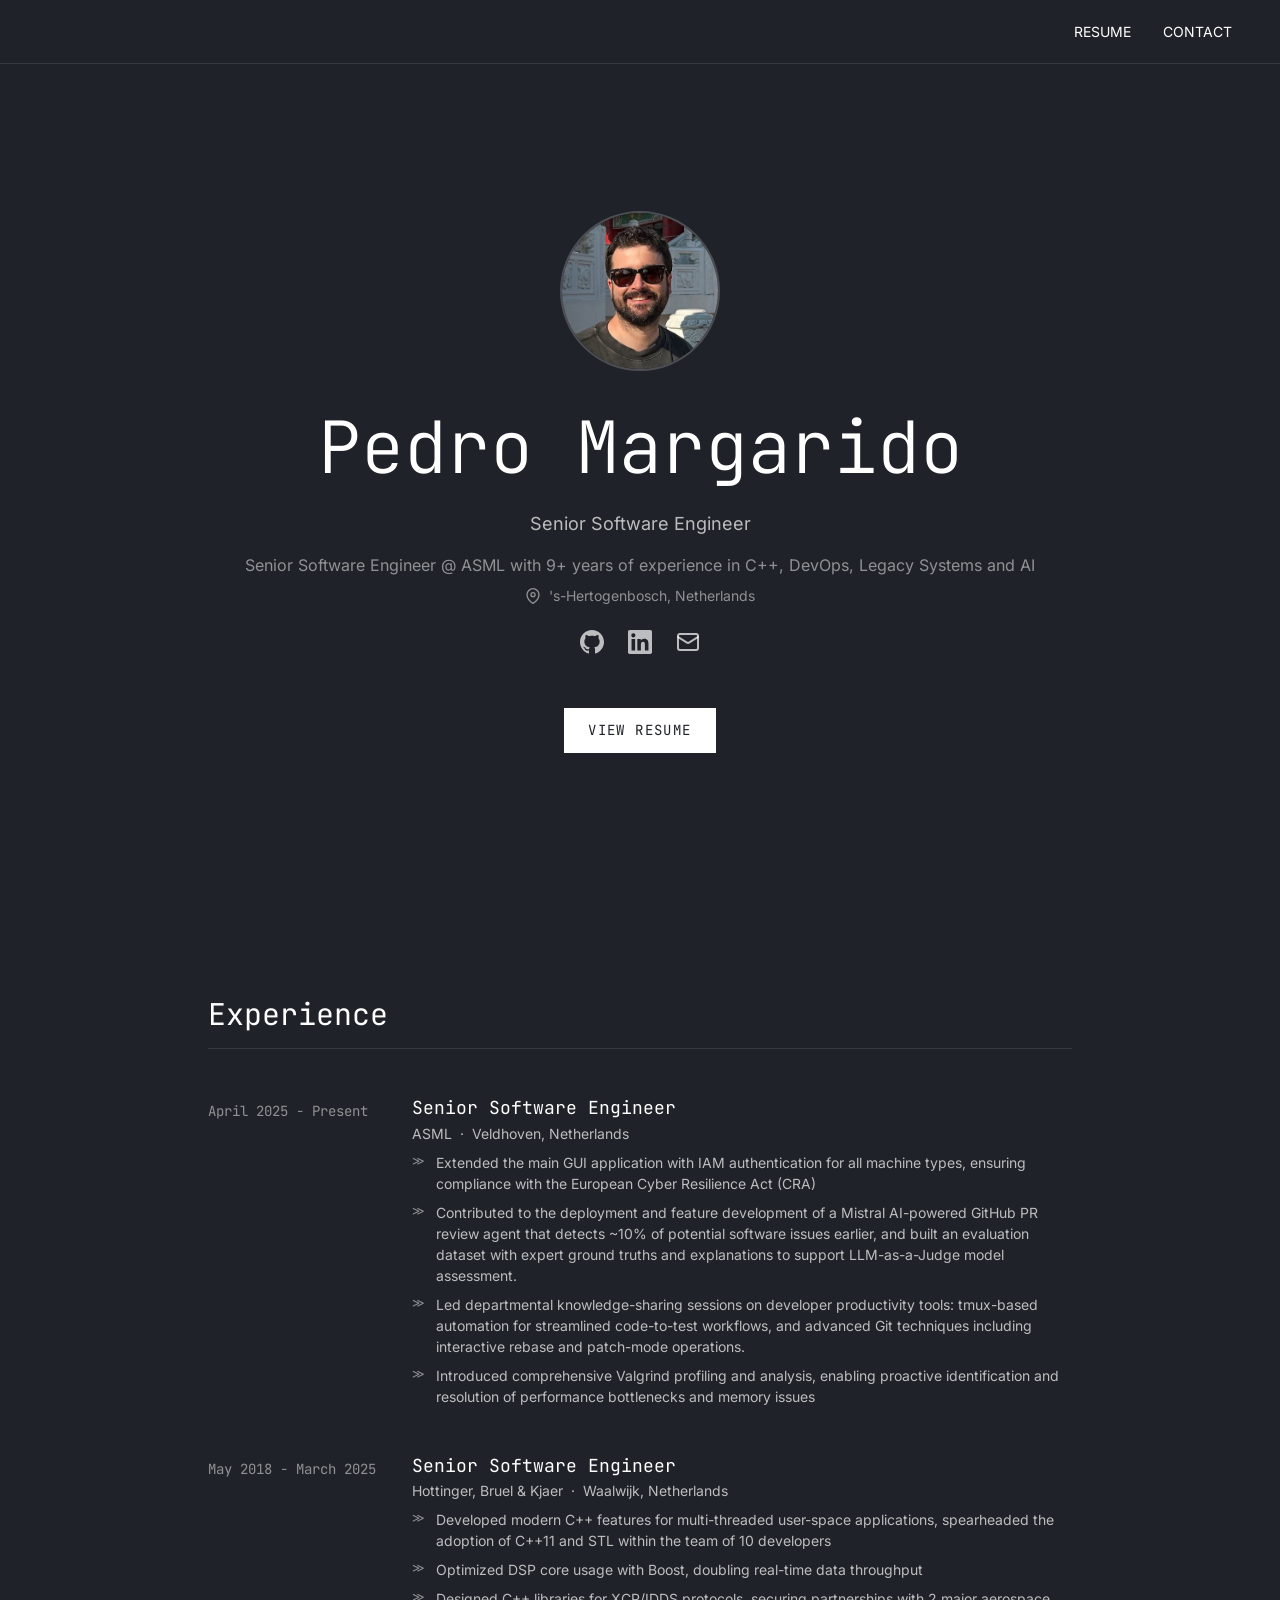
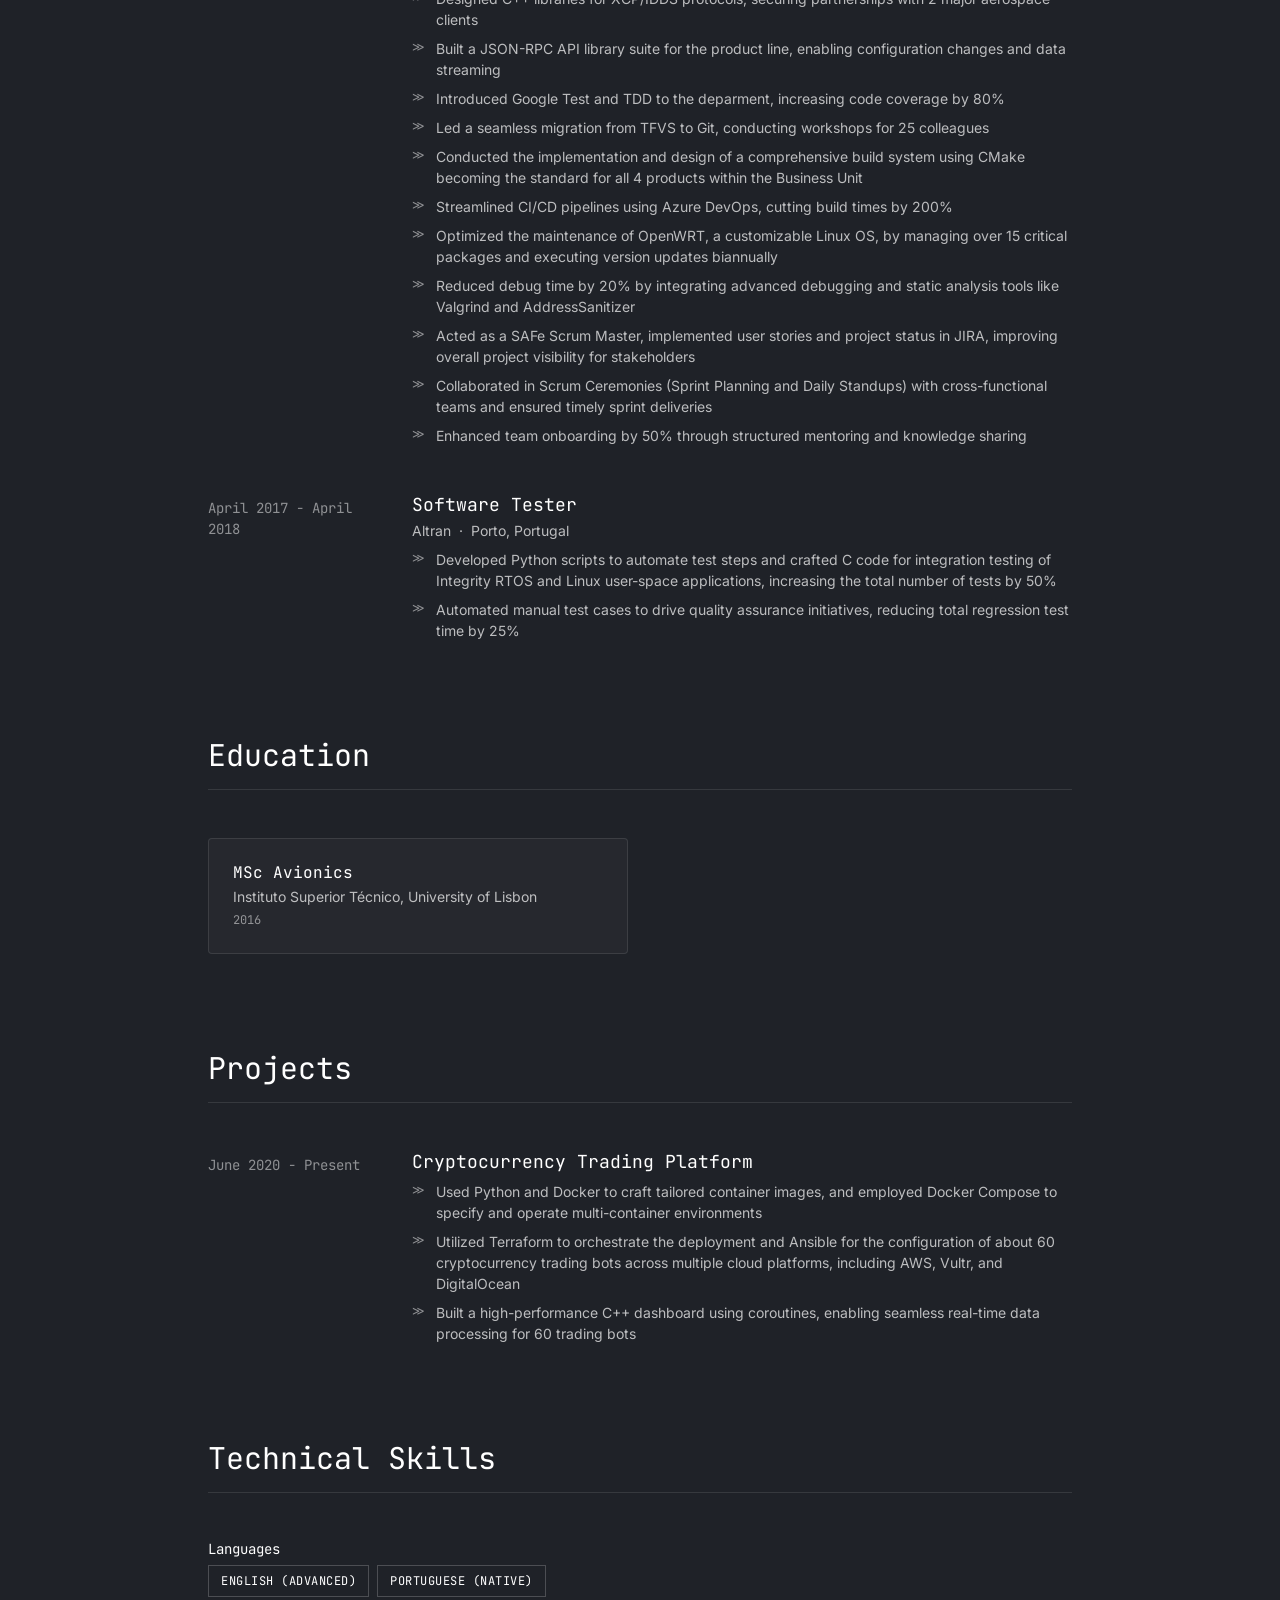
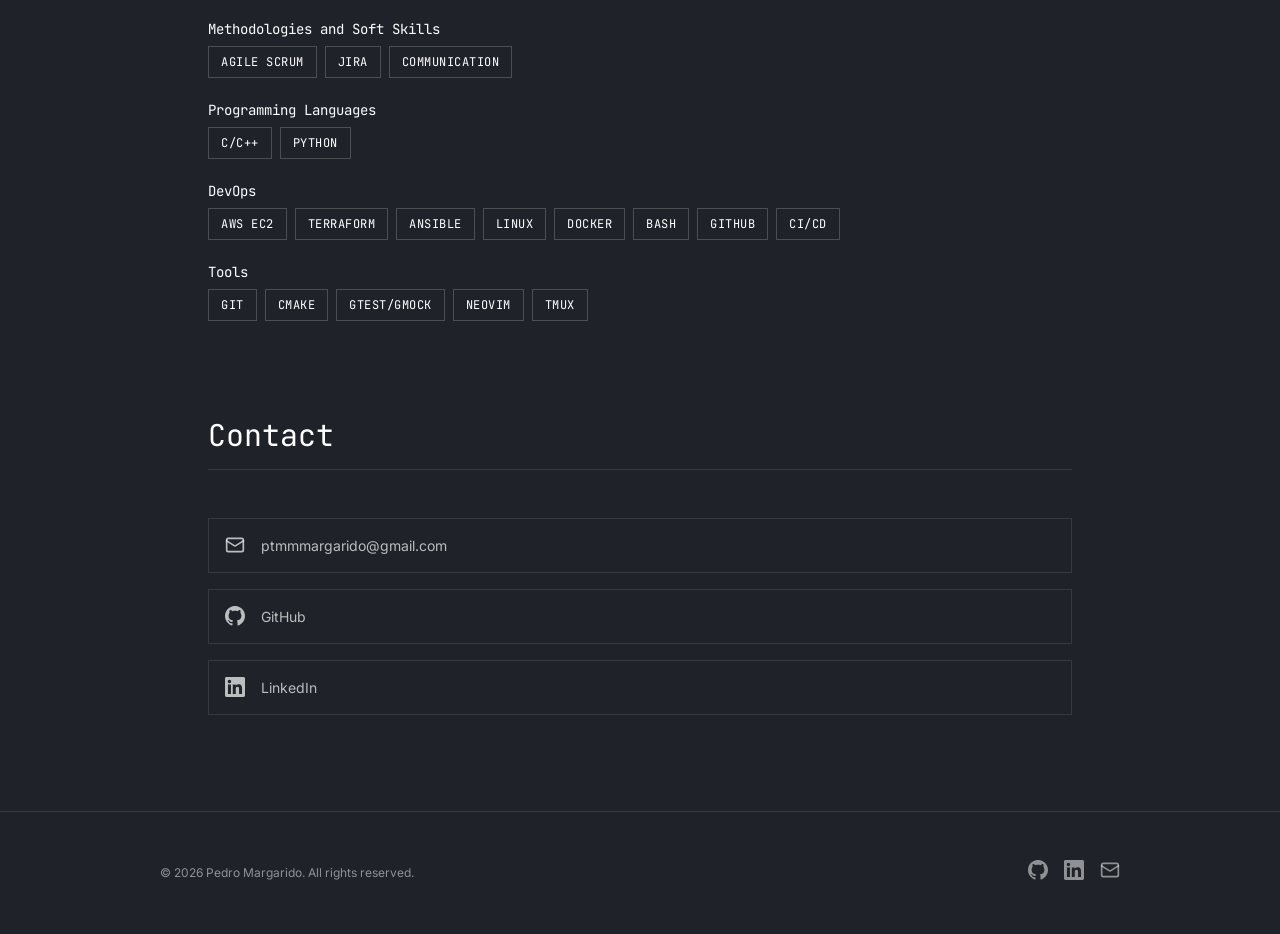
==== index.html @ 8eab4ac9 "deploy: d74a5afe3b939004d83d5977c61d400f68f9e7ba" ====
<!doctype html><html lang=en-us><head><meta name=generator content="Hugo 0.146.0"><meta charset=utf-8><meta name=viewport content="width=device-width,initial-scale=1"><title>Pedro Margarido</title>
<meta name=description content="Software Engineer - Personal Resume"><meta name=theme-color content="#1f2228"><meta property="og:title" content="Pedro Margarido"><meta property="og:description" content="Software Engineer - Personal Resume"><meta property="og:type" content="website"><meta property="og:url" content="https://pmargarido.dev/"><link rel=preload href=/fonts/JetBrainsMono-Light.woff2 as=font type=font/woff2 crossorigin><link rel=preload href=/fonts/Inter-Light.woff2 as=font type=font/woff2 crossorigin><link rel=stylesheet href=/css/style.css></head><body><a href=#main class=skip-link>Skip to main content</a><header class=navbar role=banner><button class=nav-toggle aria-label="Toggle navigation" aria-expanded=false aria-controls=nav-menu><svg width="24" height="24" viewBox="0 0 24 24" fill="none" stroke="currentcolor" stroke-width="2" stroke-linecap="round"><line x1="3" y1="6" x2="21" y2="6"/><line x1="3" y1="12" x2="21" y2="12"/><line x1="3" y1="18" x2="21" y2="18"/></svg></button><nav id=nav-menu class=nav-links role=navigation aria-label="Main navigation"><a href=/#resume class=nav-link>RESUME</a>
<a href=/#contact class=nav-link>CONTACT</a></nav></header><main id=main><section class=hero><div class=hero-inner><img src=/photo.jpg alt="Pedro Margarido" class=hero-photo onerror='this.style.display="none",this.nextElementSibling.style.display="flex"'><div class=hero-photo-placeholder style=display:none><svg width="48" height="48" viewBox="0 0 24 24" fill="none" stroke="currentcolor" stroke-width="1.5" stroke-linecap="round" stroke-linejoin="round"><path d="M20 21v-2a4 4 0 00-4-4H8a4 4 0 00-4 4v2"/><circle cx="12" cy="7" r="4"/></svg></div><h1 class=hero-name>Pedro Margarido</h1><p class=hero-role>Senior Software Engineer</p><p class=hero-tagline>Senior Software Engineer @ ASML with 9+ years of experience in C++, DevOps, Legacy Systems and AI</p><p class=hero-location><svg width="16" height="16" viewBox="0 0 24 24" fill="none" stroke="currentcolor" stroke-width="2" stroke-linecap="round" stroke-linejoin="round"><path d="M21 10c0 7-9 13-9 13s-9-6-9-13a9 9 0 0118 0z"/><circle cx="12" cy="10" r="3"/></svg>
<span>'s-Hertogenbosch, Netherlands</span></p><div class=hero-social><a href=https://github.com/PTMargarido class=social-link aria-label=GitHub target=_blank rel="noopener noreferrer"><svg width="24" height="24" viewBox="0 0 24 24" fill="currentcolor"><path d="M12 0C5.374.0.0 5.373.0 12c0 5.302 3.438 9.8 8.207 11.387.599.111.793-.261.793-.577v-2.234c-3.338.726-4.033-1.416-4.033-1.416-.546-1.387-1.333-1.756-1.333-1.756-1.089-.745.083-.729.083-.729 1.205.084 1.839 1.237 1.839 1.237 1.07 1.834 2.807 1.304 3.492.997.107-.775.418-1.305.762-1.604-2.665-.305-5.467-1.334-5.467-5.931.0-1.311.469-2.381 1.236-3.221-.124-.303-.535-1.524.117-3.176.0.0 1.008-.322 3.301 1.23.957-.266 1.983-.399 3.003-.404 1.02.005 2.047.138 3.006.404 2.291-1.552 3.297-1.23 3.297-1.23.653 1.653.242 2.874.118 3.176.77.84 1.235 1.911 1.235 3.221.0 4.609-2.807 5.624-5.479 5.921.43.372.823 1.102.823 2.222v3.293c0 .319.192.694.801.576C20.566 21.797 24 17.3 24 12c0-6.627-5.373-12-12-12z"/></svg>
</a><a href=https://linkedin.com/in/pedro-margarido class=social-link aria-label=LinkedIn target=_blank rel="noopener noreferrer"><svg width="24" height="24" viewBox="0 0 24 24" fill="currentcolor"><path d="M20.447 20.452h-3.554v-5.569c0-1.328-.027-3.037-1.852-3.037-1.853.0-2.136 1.445-2.136 2.939v5.667H9.351V9h3.414v1.561h.046c.477-.9 1.637-1.85 3.37-1.85 3.601.0 4.267 2.37 4.267 5.455v6.286zM5.337 7.433c-1.144.0-2.063-.926-2.063-2.065.0-1.138.92-2.063 2.063-2.063 1.14.0 2.064.925 2.064 2.063.0 1.139-.925 2.065-2.064 2.065zm1.782 13.019H3.555V9h3.564v11.452zM22.225.0H1.771C.792.0.0.774.0 1.729v20.542C0 23.227.792 24 1.771 24h20.451C23.2 24 24 23.227 24 22.271V1.729C24 .774 23.2.0 22.222.0h.003z"/></svg>
</a><a href=mailto:ptmmmargarido@gmail.com class=social-link aria-label=Email><svg width="24" height="24" viewBox="0 0 24 24" fill="none" stroke="currentcolor" stroke-width="2" stroke-linecap="round" stroke-linejoin="round"><rect x="2" y="4" width="20" height="16" rx="2"/><path d="m22 7-8.97 5.7a1.94 1.94.0 01-2.06.0L2 7"/></svg></a></div><a href=#resume class=btn-primary>View Resume</a></div></section><section id=resume class=resume-section><div class=section-block><h2 class=section-heading>Experience</h2><div class=timeline><div class=timeline-entry><div class=timeline-period>April 2025 - Present</div><div class=timeline-content><h3 class=timeline-title>Senior Software Engineer</h3><p class=timeline-meta>ASML<span class=meta-separator>&#183;</span>Veldhoven, Netherlands</p><ul class=timeline-highlights><li>Extended the main GUI application with IAM authentication for all machine types, ensuring compliance with the European Cyber Resilience Act (CRA)</li><li>Contributed to the deployment and feature development of a Mistral AI-powered GitHub PR review agent that detects ~10% of potential software issues earlier, and built an evaluation dataset with expert ground truths and explanations to support LLM-as-a-Judge model assessment.</li><li>Led departmental knowledge-sharing sessions on developer productivity tools: tmux-based automation for streamlined code-to-test workflows, and advanced Git techniques including interactive rebase and patch-mode operations.</li><li>Introduced comprehensive Valgrind profiling and analysis, enabling proactive identification and resolution of performance bottlenecks and memory issues</li></ul></div></div><div class=timeline-entry><div class=timeline-period>May 2018 - March 2025</div><div class=timeline-content><h3 class=timeline-title>Senior Software Engineer</h3><p class=timeline-meta>Hottinger, Bruel & Kjaer<span class=meta-separator>&#183;</span>Waalwijk, Netherlands</p><ul class=timeline-highlights><li>Developed modern C++ features for multi-threaded user-space applications, spearheaded the adoption of C++11 and STL within the team of 10 developers</li><li>Optimized DSP core usage with Boost, doubling real-time data throughput</li><li>Designed C++ libraries for XCP/IDDS protocols, securing partnerships with 2 major aerospace clients</li><li>Built a JSON-RPC API library suite for the product line, enabling configuration changes and data streaming</li><li>Introduced Google Test and TDD to the deparment, increasing code coverage by 80%</li><li>Led a seamless migration from TFVS to Git, conducting workshops for 25 colleagues</li><li>Conducted the implementation and design of a comprehensive build system using CMake becoming the standard for all 4 products within the Business Unit</li><li>Streamlined CI/CD pipelines using Azure DevOps, cutting build times by 200%</li><li>Optimized the maintenance of OpenWRT, a customizable Linux OS, by managing over 15 critical packages and executing version updates biannually</li><li>Reduced debug time by 20% by integrating advanced debugging and static analysis tools like Valgrind and AddressSanitizer</li><li>Acted as a SAFe Scrum Master, implemented user stories and project status in JIRA, improving overall project visibility for stakeholders</li><li>Collaborated in Scrum Ceremonies (Sprint Planning and Daily Standups) with cross-functional teams and ensured timely sprint deliveries</li><li>Enhanced team onboarding by 50% through structured mentoring and knowledge sharing</li></ul></div></div><div class=timeline-entry><div class=timeline-period>April 2017 - April 2018</div><div class=timeline-content><h3 class=timeline-title>Software Tester</h3><p class=timeline-meta>Altran<span class=meta-separator>&#183;</span>Porto, Portugal</p><ul class=timeline-highlights><li>Developed Python scripts to automate test steps and crafted C code for integration testing of Integrity RTOS and Linux user-space applications, increasing the total number of tests by 50%</li><li>Automated manual test cases to drive quality assurance initiatives, reducing total regression test time by 25%</li></ul></div></div></div></div><div class=section-block><h2 class=section-heading>Education</h2><div class=education-grid><div class=education-card><h3 class=education-degree>MSc Avionics</h3><p class=education-school>Instituto Superior Técnico, University of Lisbon</p><p class=education-year>2016</p></div></div></div><div class=section-block><h2 class=section-heading>Projects</h2><div class=timeline><div class=project-entry><div class=timeline-period>June 2020 - Present</div><div class=timeline-content><h3 class=timeline-title>Cryptocurrency Trading Platform</h3><ul class=timeline-highlights><li>Used Python and Docker to craft tailored container images, and employed Docker Compose to specify and operate multi-container environments</li><li>Utilized Terraform to orchestrate the deployment and Ansible for the configuration of about 60 cryptocurrency trading bots across multiple cloud platforms, including AWS, Vultr, and DigitalOcean</li><li>Built a high-performance C++ dashboard using coroutines, enabling seamless real-time data processing for 60 trading bots</li></ul></div></div></div></div><div class=section-block><h2 class=section-heading>Technical Skills</h2><div class=skills-groups><div class=skill-group><h3 class=skill-category-heading>Languages</h3><div class=skill-category-tags><span class=skill-tag>English (advanced)</span>
<span class=skill-tag>Portuguese (native)</span></div></div><div class=skill-group><h3 class=skill-category-heading>Methodologies and Soft Skills</h3><div class=skill-category-tags><span class=skill-tag>Agile SCRUM</span>
<span class=skill-tag>JIRA</span>
<span class=skill-tag>Communication</span></div></div><div class=skill-group><h3 class=skill-category-heading>Programming Languages</h3><div class=skill-category-tags><span class=skill-tag>C/C++</span>
<span class=skill-tag>Python</span></div></div><div class=skill-group><h3 class=skill-category-heading>DevOps</h3><div class=skill-category-tags><span class=skill-tag>AWS EC2</span>
<span class=skill-tag>Terraform</span>
<span class=skill-tag>Ansible</span>
<span class=skill-tag>Linux</span>
<span class=skill-tag>Docker</span>
<span class=skill-tag>Bash</span>
<span class=skill-tag>GitHub</span>
<span class=skill-tag>CI/CD</span></div></div><div class=skill-group><h3 class=skill-category-heading>Tools</h3><div class=skill-category-tags><span class=skill-tag>Git</span>
<span class=skill-tag>CMake</span>
<span class=skill-tag>GTest/GMock</span>
<span class=skill-tag>neovim</span>
<span class=skill-tag>tmux</span></div></div></div></div><div id=contact class=section-block><h2 class=section-heading>Contact</h2><div class=contact-links><a href=mailto:ptmmmargarido@gmail.com class=contact-item><svg width="20" height="20" viewBox="0 0 24 24" fill="none" stroke="currentcolor" stroke-width="2" stroke-linecap="round" stroke-linejoin="round"><rect x="2" y="4" width="20" height="16" rx="2"/><path d="m22 7-8.97 5.7a1.94 1.94.0 01-2.06.0L2 7"/></svg>
<span>ptmmmargarido@gmail.com</span>
</a><a href=https://github.com/PTMargarido class=contact-item target=_blank rel="noopener noreferrer"><svg width="20" height="20" viewBox="0 0 24 24" fill="currentcolor"><path d="M12 0C5.374.0.0 5.373.0 12c0 5.302 3.438 9.8 8.207 11.387.599.111.793-.261.793-.577v-2.234c-3.338.726-4.033-1.416-4.033-1.416-.546-1.387-1.333-1.756-1.333-1.756-1.089-.745.083-.729.083-.729 1.205.084 1.839 1.237 1.839 1.237 1.07 1.834 2.807 1.304 3.492.997.107-.775.418-1.305.762-1.604-2.665-.305-5.467-1.334-5.467-5.931.0-1.311.469-2.381 1.236-3.221-.124-.303-.535-1.524.117-3.176.0.0 1.008-.322 3.301 1.23.957-.266 1.983-.399 3.003-.404 1.02.005 2.047.138 3.006.404 2.291-1.552 3.297-1.23 3.297-1.23.653 1.653.242 2.874.118 3.176.77.84 1.235 1.911 1.235 3.221.0 4.609-2.807 5.624-5.479 5.921.43.372.823 1.102.823 2.222v3.293c0 .319.192.694.801.576C20.566 21.797 24 17.3 24 12c0-6.627-5.373-12-12-12z"/></svg>
<span>GitHub</span>
</a><a href=https://linkedin.com/in/pedro-margarido class=contact-item target=_blank rel="noopener noreferrer"><svg width="20" height="20" viewBox="0 0 24 24" fill="currentcolor"><path d="M20.447 20.452h-3.554v-5.569c0-1.328-.027-3.037-1.852-3.037-1.853.0-2.136 1.445-2.136 2.939v5.667H9.351V9h3.414v1.561h.046c.477-.9 1.637-1.85 3.37-1.85 3.601.0 4.267 2.37 4.267 5.455v6.286zM5.337 7.433c-1.144.0-2.063-.926-2.063-2.065.0-1.138.92-2.063 2.063-2.063 1.14.0 2.064.925 2.064 2.063.0 1.139-.925 2.065-2.064 2.065zm1.782 13.019H3.555V9h3.564v11.452zM22.225.0H1.771C.792.0.0.774.0 1.729v20.542C0 23.227.792 24 1.771 24h20.451C23.2 24 24 23.227 24 22.271V1.729C24 .774 23.2.0 22.222.0h.003z"/></svg>
<span>LinkedIn</span></a></div></div></section></main><footer class=footer role=contentinfo><div class=footer-inner><p class=footer-copy>&copy; 2026 Pedro Margarido. All rights reserved.</p><div class=footer-social><a href=https://github.com/PTMargarido class=footer-link aria-label=GitHub target=_blank rel="noopener noreferrer"><svg width="20" height="20" viewBox="0 0 24 24" fill="currentcolor"><path d="M12 0C5.374.0.0 5.373.0 12c0 5.302 3.438 9.8 8.207 11.387.599.111.793-.261.793-.577v-2.234c-3.338.726-4.033-1.416-4.033-1.416-.546-1.387-1.333-1.756-1.333-1.756-1.089-.745.083-.729.083-.729 1.205.084 1.839 1.237 1.839 1.237 1.07 1.834 2.807 1.304 3.492.997.107-.775.418-1.305.762-1.604-2.665-.305-5.467-1.334-5.467-5.931.0-1.311.469-2.381 1.236-3.221-.124-.303-.535-1.524.117-3.176.0.0 1.008-.322 3.301 1.23.957-.266 1.983-.399 3.003-.404 1.02.005 2.047.138 3.006.404 2.291-1.552 3.297-1.23 3.297-1.23.653 1.653.242 2.874.118 3.176.77.84 1.235 1.911 1.235 3.221.0 4.609-2.807 5.624-5.479 5.921.43.372.823 1.102.823 2.222v3.293c0 .319.192.694.801.576C20.566 21.797 24 17.3 24 12c0-6.627-5.373-12-12-12z"/></svg>
</a><a href=https://linkedin.com/in/pedro-margarido class=footer-link aria-label=LinkedIn target=_blank rel="noopener noreferrer"><svg width="20" height="20" viewBox="0 0 24 24" fill="currentcolor"><path d="M20.447 20.452h-3.554v-5.569c0-1.328-.027-3.037-1.852-3.037-1.853.0-2.136 1.445-2.136 2.939v5.667H9.351V9h3.414v1.561h.046c.477-.9 1.637-1.85 3.37-1.85 3.601.0 4.267 2.37 4.267 5.455v6.286zM5.337 7.433c-1.144.0-2.063-.926-2.063-2.065.0-1.138.92-2.063 2.063-2.063 1.14.0 2.064.925 2.064 2.063.0 1.139-.925 2.065-2.064 2.065zm1.782 13.019H3.555V9h3.564v11.452zM22.225.0H1.771C.792.0.0.774.0 1.729v20.542C0 23.227.792 24 1.771 24h20.451C23.2 24 24 23.227 24 22.271V1.729C24 .774 23.2.0 22.222.0h.003z"/></svg>
</a><a href=mailto:ptmmmargarido@gmail.com class=footer-link aria-label=Email><svg width="20" height="20" viewBox="0 0 24 24" fill="none" stroke="currentcolor" stroke-width="2" stroke-linecap="round" stroke-linejoin="round"><rect x="2" y="4" width="20" height="16" rx="2"/><path d="m22 7-8.97 5.7a1.94 1.94.0 01-2.06.0L2 7"/></svg></a></div></div></footer><script>document.querySelector(".nav-toggle").addEventListener("click",function(){var e=document.getElementById("nav-menu"),t=this.getAttribute("aria-expanded")==="true";this.setAttribute("aria-expanded",!t),e.classList.toggle("active")})</script></body></html>
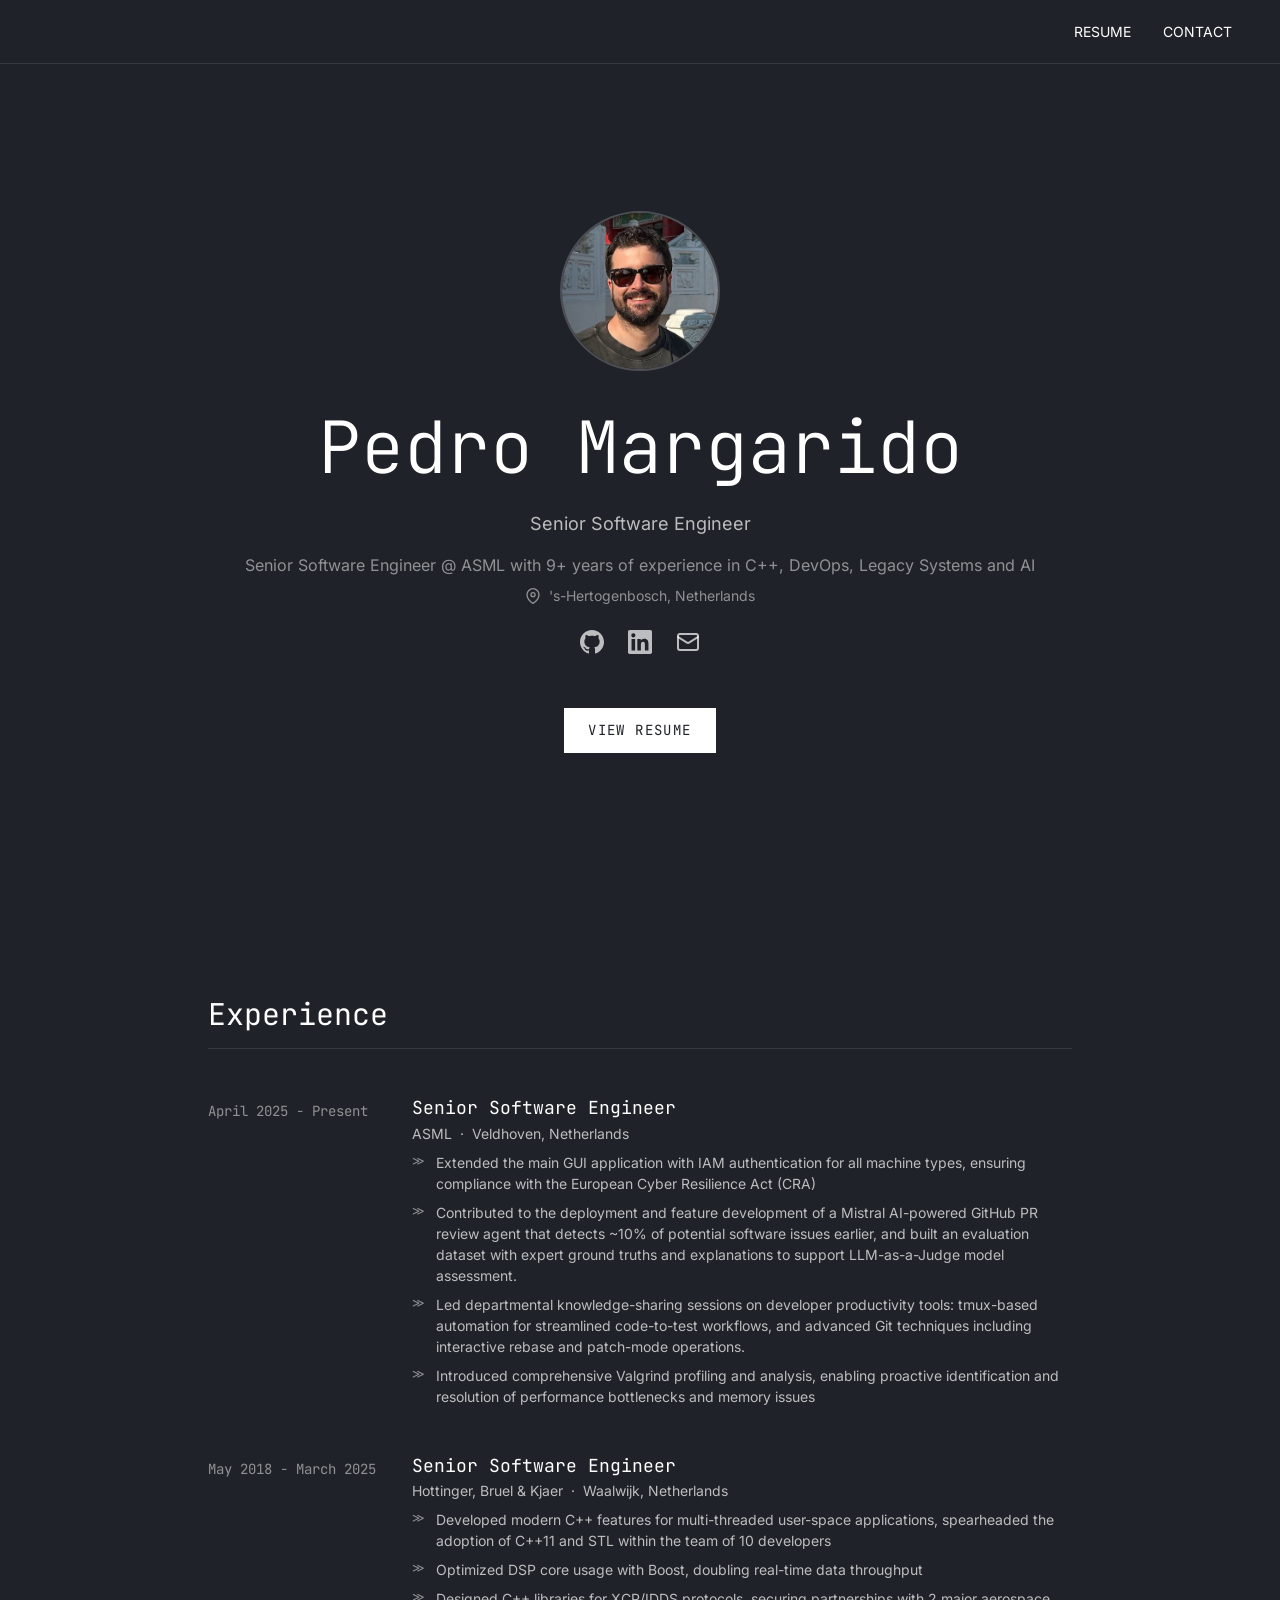
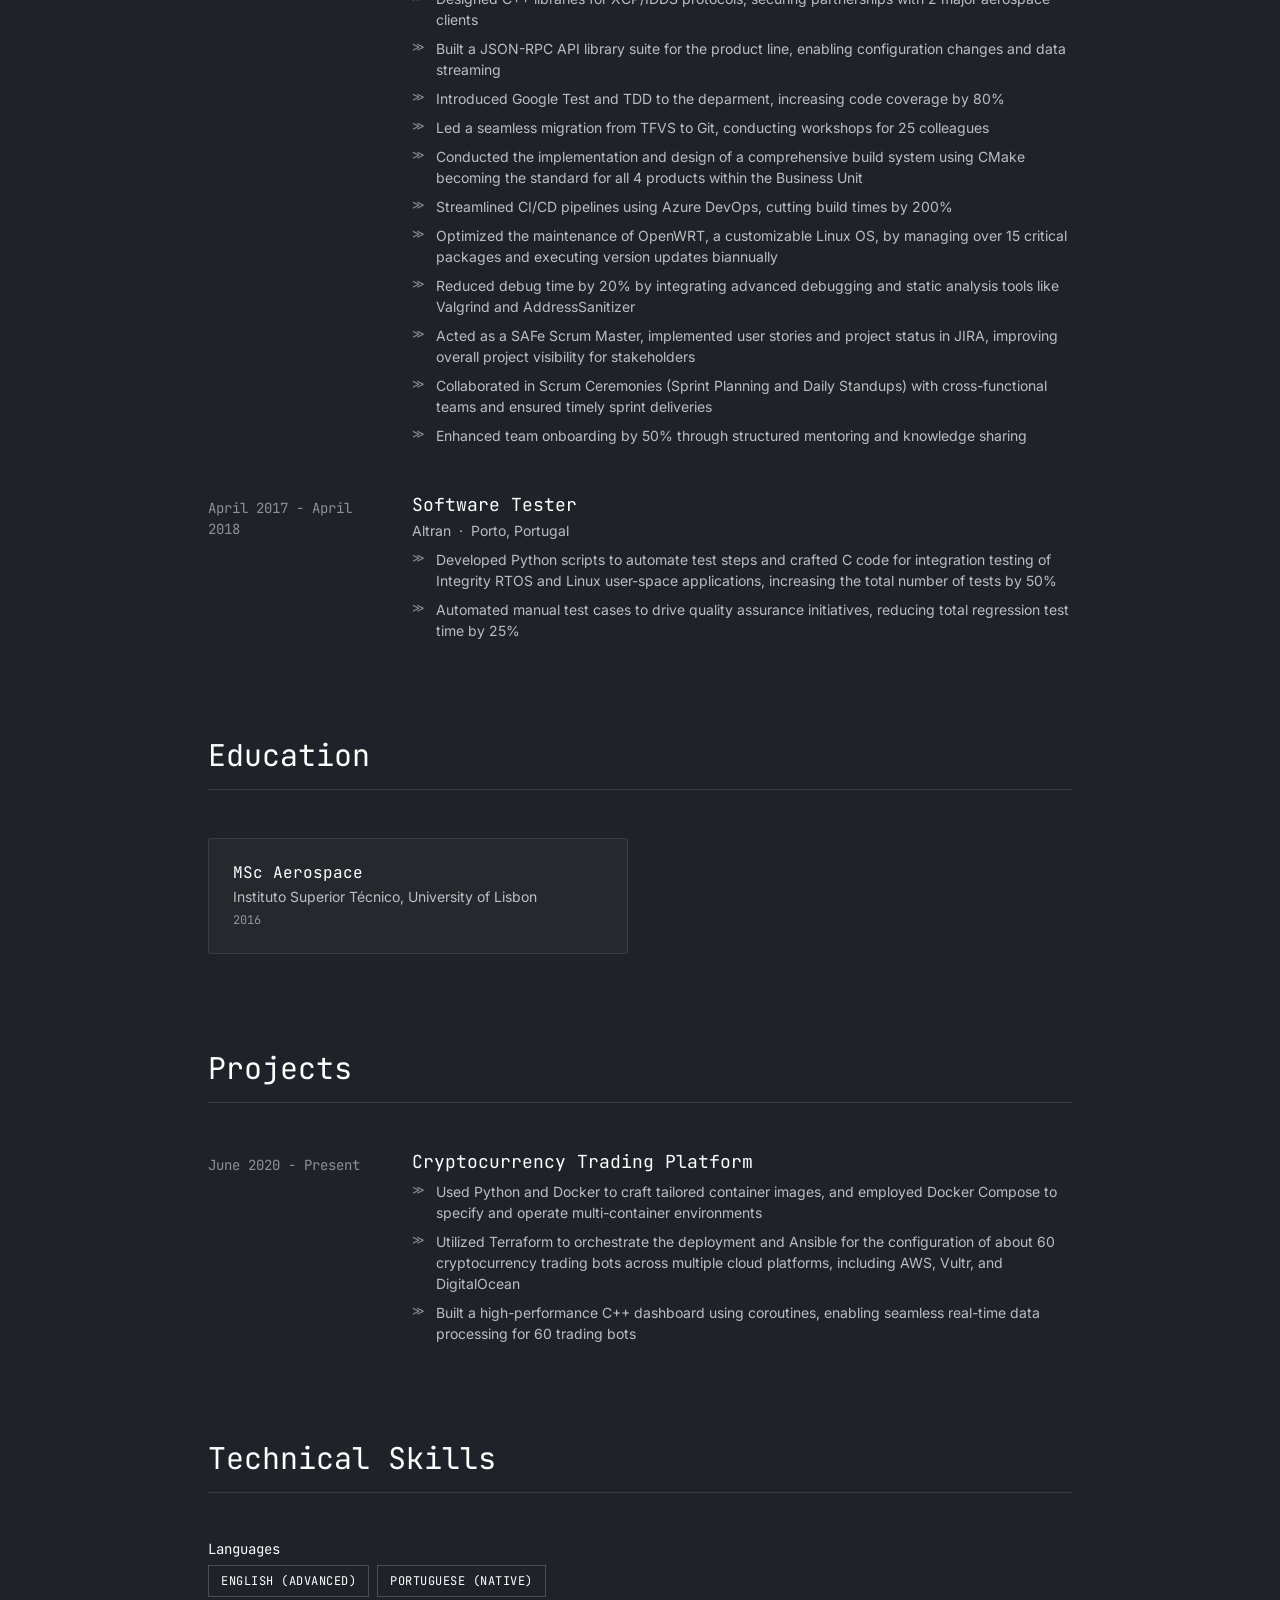
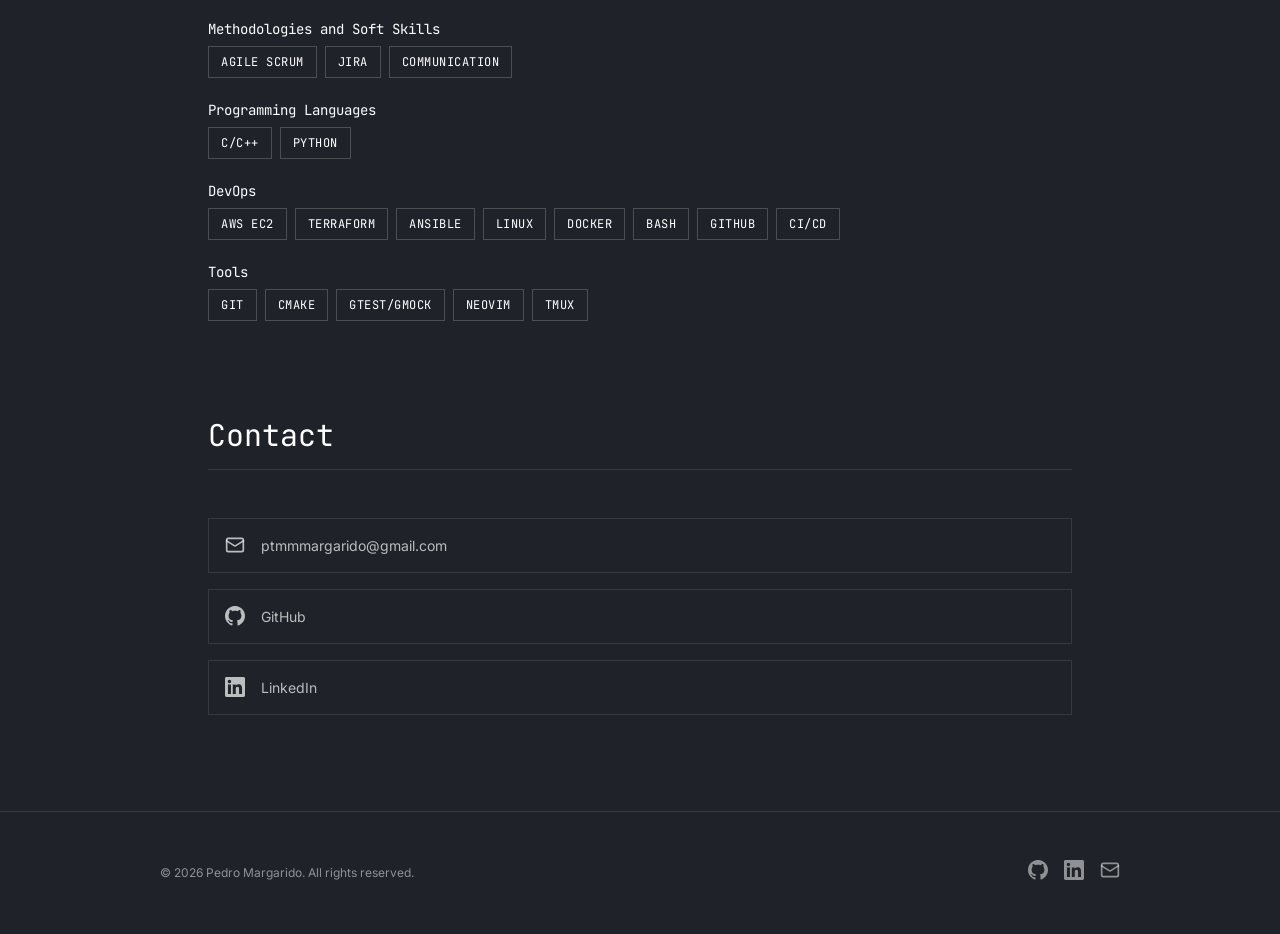
==== commit b919a04d: "deploy: b8176d021b65cfa7765369a5fb5d7ff566378faf" ====
--- a/index.html
+++ b/index.html
@@ -3,7 +3,7 @@
 <a href=/#contact class=nav-link>CONTACT</a></nav></header><main id=main><section class=hero><div class=hero-inner><img src=/photo.jpg alt="Pedro Margarido" class=hero-photo onerror='this.style.display="none",this.nextElementSibling.style.display="flex"'><div class=hero-photo-placeholder style=display:none><svg width="48" height="48" viewBox="0 0 24 24" fill="none" stroke="currentcolor" stroke-width="1.5" stroke-linecap="round" stroke-linejoin="round"><path d="M20 21v-2a4 4 0 00-4-4H8a4 4 0 00-4 4v2"/><circle cx="12" cy="7" r="4"/></svg></div><h1 class=hero-name>Pedro Margarido</h1><p class=hero-role>Senior Software Engineer</p><p class=hero-tagline>Senior Software Engineer @ ASML with 9+ years of experience in C++, DevOps, Legacy Systems and AI</p><p class=hero-location><svg width="16" height="16" viewBox="0 0 24 24" fill="none" stroke="currentcolor" stroke-width="2" stroke-linecap="round" stroke-linejoin="round"><path d="M21 10c0 7-9 13-9 13s-9-6-9-13a9 9 0 0118 0z"/><circle cx="12" cy="10" r="3"/></svg>
 <span>'s-Hertogenbosch, Netherlands</span></p><div class=hero-social><a href=https://github.com/PTMargarido class=social-link aria-label=GitHub target=_blank rel="noopener noreferrer"><svg width="24" height="24" viewBox="0 0 24 24" fill="currentcolor"><path d="M12 0C5.374.0.0 5.373.0 12c0 5.302 3.438 9.8 8.207 11.387.599.111.793-.261.793-.577v-2.234c-3.338.726-4.033-1.416-4.033-1.416-.546-1.387-1.333-1.756-1.333-1.756-1.089-.745.083-.729.083-.729 1.205.084 1.839 1.237 1.839 1.237 1.07 1.834 2.807 1.304 3.492.997.107-.775.418-1.305.762-1.604-2.665-.305-5.467-1.334-5.467-5.931.0-1.311.469-2.381 1.236-3.221-.124-.303-.535-1.524.117-3.176.0.0 1.008-.322 3.301 1.23.957-.266 1.983-.399 3.003-.404 1.02.005 2.047.138 3.006.404 2.291-1.552 3.297-1.23 3.297-1.23.653 1.653.242 2.874.118 3.176.77.84 1.235 1.911 1.235 3.221.0 4.609-2.807 5.624-5.479 5.921.43.372.823 1.102.823 2.222v3.293c0 .319.192.694.801.576C20.566 21.797 24 17.3 24 12c0-6.627-5.373-12-12-12z"/></svg>
 </a><a href=https://linkedin.com/in/pedro-margarido class=social-link aria-label=LinkedIn target=_blank rel="noopener noreferrer"><svg width="24" height="24" viewBox="0 0 24 24" fill="currentcolor"><path d="M20.447 20.452h-3.554v-5.569c0-1.328-.027-3.037-1.852-3.037-1.853.0-2.136 1.445-2.136 2.939v5.667H9.351V9h3.414v1.561h.046c.477-.9 1.637-1.85 3.37-1.85 3.601.0 4.267 2.37 4.267 5.455v6.286zM5.337 7.433c-1.144.0-2.063-.926-2.063-2.065.0-1.138.92-2.063 2.063-2.063 1.14.0 2.064.925 2.064 2.063.0 1.139-.925 2.065-2.064 2.065zm1.782 13.019H3.555V9h3.564v11.452zM22.225.0H1.771C.792.0.0.774.0 1.729v20.542C0 23.227.792 24 1.771 24h20.451C23.2 24 24 23.227 24 22.271V1.729C24 .774 23.2.0 22.222.0h.003z"/></svg>
-</a><a href=mailto:ptmmmargarido@gmail.com class=social-link aria-label=Email><svg width="24" height="24" viewBox="0 0 24 24" fill="none" stroke="currentcolor" stroke-width="2" stroke-linecap="round" stroke-linejoin="round"><rect x="2" y="4" width="20" height="16" rx="2"/><path d="m22 7-8.97 5.7a1.94 1.94.0 01-2.06.0L2 7"/></svg></a></div><a href=#resume class=btn-primary>View Resume</a></div></section><section id=resume class=resume-section><div class=section-block><h2 class=section-heading>Experience</h2><div class=timeline><div class=timeline-entry><div class=timeline-period>April 2025 - Present</div><div class=timeline-content><h3 class=timeline-title>Senior Software Engineer</h3><p class=timeline-meta>ASML<span class=meta-separator>&#183;</span>Veldhoven, Netherlands</p><ul class=timeline-highlights><li>Extended the main GUI application with IAM authentication for all machine types, ensuring compliance with the European Cyber Resilience Act (CRA)</li><li>Contributed to the deployment and feature development of a Mistral AI-powered GitHub PR review agent that detects ~10% of potential software issues earlier, and built an evaluation dataset with expert ground truths and explanations to support LLM-as-a-Judge model assessment.</li><li>Led departmental knowledge-sharing sessions on developer productivity tools: tmux-based automation for streamlined code-to-test workflows, and advanced Git techniques including interactive rebase and patch-mode operations.</li><li>Introduced comprehensive Valgrind profiling and analysis, enabling proactive identification and resolution of performance bottlenecks and memory issues</li></ul></div></div><div class=timeline-entry><div class=timeline-period>May 2018 - March 2025</div><div class=timeline-content><h3 class=timeline-title>Senior Software Engineer</h3><p class=timeline-meta>Hottinger, Bruel & Kjaer<span class=meta-separator>&#183;</span>Waalwijk, Netherlands</p><ul class=timeline-highlights><li>Developed modern C++ features for multi-threaded user-space applications, spearheaded the adoption of C++11 and STL within the team of 10 developers</li><li>Optimized DSP core usage with Boost, doubling real-time data throughput</li><li>Designed C++ libraries for XCP/IDDS protocols, securing partnerships with 2 major aerospace clients</li><li>Built a JSON-RPC API library suite for the product line, enabling configuration changes and data streaming</li><li>Introduced Google Test and TDD to the deparment, increasing code coverage by 80%</li><li>Led a seamless migration from TFVS to Git, conducting workshops for 25 colleagues</li><li>Conducted the implementation and design of a comprehensive build system using CMake becoming the standard for all 4 products within the Business Unit</li><li>Streamlined CI/CD pipelines using Azure DevOps, cutting build times by 200%</li><li>Optimized the maintenance of OpenWRT, a customizable Linux OS, by managing over 15 critical packages and executing version updates biannually</li><li>Reduced debug time by 20% by integrating advanced debugging and static analysis tools like Valgrind and AddressSanitizer</li><li>Acted as a SAFe Scrum Master, implemented user stories and project status in JIRA, improving overall project visibility for stakeholders</li><li>Collaborated in Scrum Ceremonies (Sprint Planning and Daily Standups) with cross-functional teams and ensured timely sprint deliveries</li><li>Enhanced team onboarding by 50% through structured mentoring and knowledge sharing</li></ul></div></div><div class=timeline-entry><div class=timeline-period>April 2017 - April 2018</div><div class=timeline-content><h3 class=timeline-title>Software Tester</h3><p class=timeline-meta>Altran<span class=meta-separator>&#183;</span>Porto, Portugal</p><ul class=timeline-highlights><li>Developed Python scripts to automate test steps and crafted C code for integration testing of Integrity RTOS and Linux user-space applications, increasing the total number of tests by 50%</li><li>Automated manual test cases to drive quality assurance initiatives, reducing total regression test time by 25%</li></ul></div></div></div></div><div class=section-block><h2 class=section-heading>Education</h2><div class=education-grid><div class=education-card><h3 class=education-degree>MSc Avionics</h3><p class=education-school>Instituto Superior Técnico, University of Lisbon</p><p class=education-year>2016</p></div></div></div><div class=section-block><h2 class=section-heading>Projects</h2><div class=timeline><div class=project-entry><div class=timeline-period>June 2020 - Present</div><div class=timeline-content><h3 class=timeline-title>Cryptocurrency Trading Platform</h3><ul class=timeline-highlights><li>Used Python and Docker to craft tailored container images, and employed Docker Compose to specify and operate multi-container environments</li><li>Utilized Terraform to orchestrate the deployment and Ansible for the configuration of about 60 cryptocurrency trading bots across multiple cloud platforms, including AWS, Vultr, and DigitalOcean</li><li>Built a high-performance C++ dashboard using coroutines, enabling seamless real-time data processing for 60 trading bots</li></ul></div></div></div></div><div class=section-block><h2 class=section-heading>Technical Skills</h2><div class=skills-groups><div class=skill-group><h3 class=skill-category-heading>Languages</h3><div class=skill-category-tags><span class=skill-tag>English (advanced)</span>
+</a><a href=mailto:ptmmmargarido@gmail.com class=social-link aria-label=Email><svg width="24" height="24" viewBox="0 0 24 24" fill="none" stroke="currentcolor" stroke-width="2" stroke-linecap="round" stroke-linejoin="round"><rect x="2" y="4" width="20" height="16" rx="2"/><path d="m22 7-8.97 5.7a1.94 1.94.0 01-2.06.0L2 7"/></svg></a></div><a href=#resume class=btn-primary>View Resume</a></div></section><section id=resume class=resume-section><div class=section-block><h2 class=section-heading>Experience</h2><div class=timeline><div class=timeline-entry><div class=timeline-period>April 2025 - Present</div><div class=timeline-content><h3 class=timeline-title>Senior Software Engineer</h3><p class=timeline-meta>ASML<span class=meta-separator>&#183;</span>Veldhoven, Netherlands</p><ul class=timeline-highlights><li>Extended the main GUI application with IAM authentication for all machine types, ensuring compliance with the European Cyber Resilience Act (CRA)</li><li>Contributed to the deployment and feature development of a Mistral AI-powered GitHub PR review agent that detects ~10% of potential software issues earlier, and built an evaluation dataset with expert ground truths and explanations to support LLM-as-a-Judge model assessment.</li><li>Led departmental knowledge-sharing sessions on developer productivity tools: tmux-based automation for streamlined code-to-test workflows, and advanced Git techniques including interactive rebase and patch-mode operations.</li><li>Introduced comprehensive Valgrind profiling and analysis, enabling proactive identification and resolution of performance bottlenecks and memory issues</li></ul></div></div><div class=timeline-entry><div class=timeline-period>May 2018 - March 2025</div><div class=timeline-content><h3 class=timeline-title>Senior Software Engineer</h3><p class=timeline-meta>Hottinger, Bruel & Kjaer<span class=meta-separator>&#183;</span>Waalwijk, Netherlands</p><ul class=timeline-highlights><li>Developed modern C++ features for multi-threaded user-space applications, spearheaded the adoption of C++11 and STL within the team of 10 developers</li><li>Optimized DSP core usage with Boost, doubling real-time data throughput</li><li>Designed C++ libraries for XCP/IDDS protocols, securing partnerships with 2 major aerospace clients</li><li>Built a JSON-RPC API library suite for the product line, enabling configuration changes and data streaming</li><li>Introduced Google Test and TDD to the deparment, increasing code coverage by 80%</li><li>Led a seamless migration from TFVS to Git, conducting workshops for 25 colleagues</li><li>Conducted the implementation and design of a comprehensive build system using CMake becoming the standard for all 4 products within the Business Unit</li><li>Streamlined CI/CD pipelines using Azure DevOps, cutting build times by 200%</li><li>Optimized the maintenance of OpenWRT, a customizable Linux OS, by managing over 15 critical packages and executing version updates biannually</li><li>Reduced debug time by 20% by integrating advanced debugging and static analysis tools like Valgrind and AddressSanitizer</li><li>Acted as a SAFe Scrum Master, implemented user stories and project status in JIRA, improving overall project visibility for stakeholders</li><li>Collaborated in Scrum Ceremonies (Sprint Planning and Daily Standups) with cross-functional teams and ensured timely sprint deliveries</li><li>Enhanced team onboarding by 50% through structured mentoring and knowledge sharing</li></ul></div></div><div class=timeline-entry><div class=timeline-period>April 2017 - April 2018</div><div class=timeline-content><h3 class=timeline-title>Software Tester</h3><p class=timeline-meta>Altran<span class=meta-separator>&#183;</span>Porto, Portugal</p><ul class=timeline-highlights><li>Developed Python scripts to automate test steps and crafted C code for integration testing of Integrity RTOS and Linux user-space applications, increasing the total number of tests by 50%</li><li>Automated manual test cases to drive quality assurance initiatives, reducing total regression test time by 25%</li></ul></div></div></div></div><div class=section-block><h2 class=section-heading>Education</h2><div class=education-grid><div class=education-card><h3 class=education-degree>MSc Aerospace</h3><p class=education-school>Instituto Superior Técnico, University of Lisbon</p><p class=education-year>2016</p></div></div></div><div class=section-block><h2 class=section-heading>Projects</h2><div class=timeline><div class=project-entry><div class=timeline-period>June 2020 - Present</div><div class=timeline-content><h3 class=timeline-title>Cryptocurrency Trading Platform</h3><ul class=timeline-highlights><li>Used Python and Docker to craft tailored container images, and employed Docker Compose to specify and operate multi-container environments</li><li>Utilized Terraform to orchestrate the deployment and Ansible for the configuration of about 60 cryptocurrency trading bots across multiple cloud platforms, including AWS, Vultr, and DigitalOcean</li><li>Built a high-performance C++ dashboard using coroutines, enabling seamless real-time data processing for 60 trading bots</li></ul></div></div></div></div><div class=section-block><h2 class=section-heading>Technical Skills</h2><div class=skills-groups><div class=skill-group><h3 class=skill-category-heading>Languages</h3><div class=skill-category-tags><span class=skill-tag>English (advanced)</span>
 <span class=skill-tag>Portuguese (native)</span></div></div><div class=skill-group><h3 class=skill-category-heading>Methodologies and Soft Skills</h3><div class=skill-category-tags><span class=skill-tag>Agile SCRUM</span>
 <span class=skill-tag>JIRA</span>
 <span class=skill-tag>Communication</span></div></div><div class=skill-group><h3 class=skill-category-heading>Programming Languages</h3><div class=skill-category-tags><span class=skill-tag>C/C++</span>
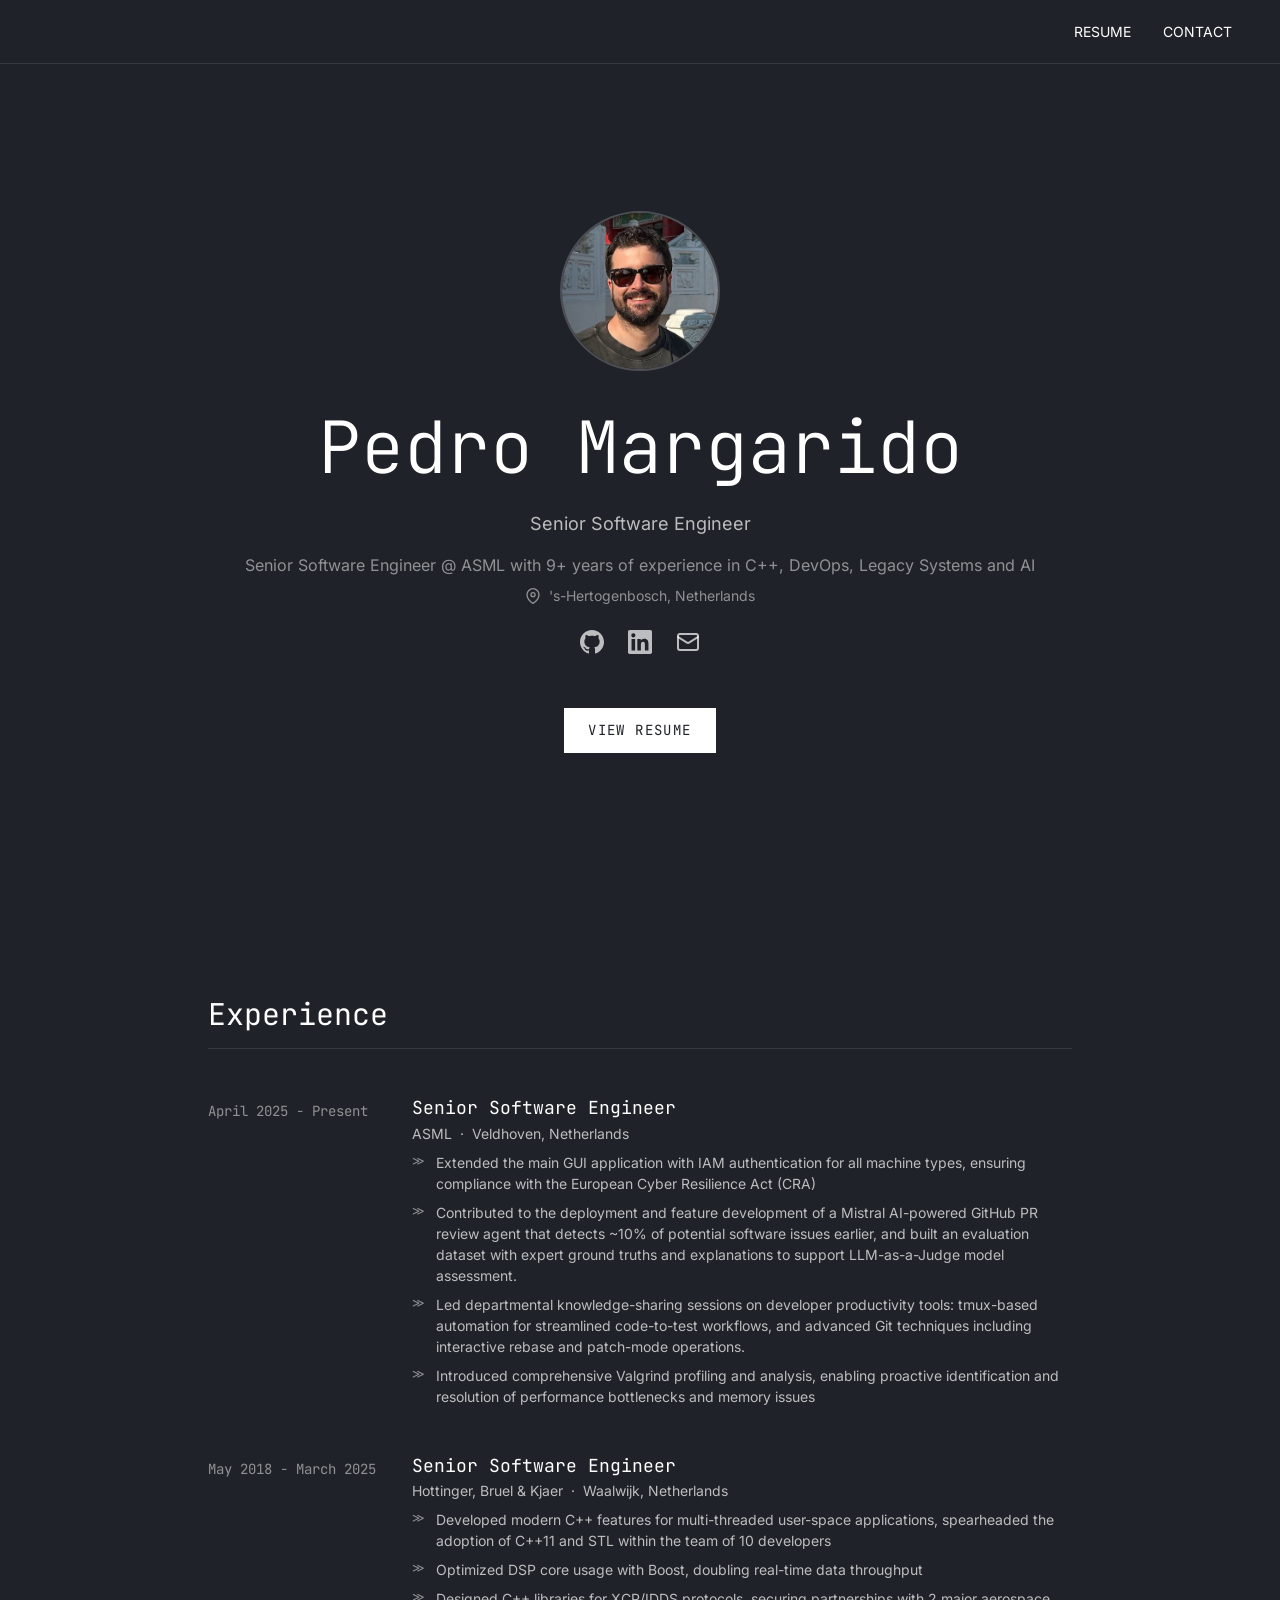
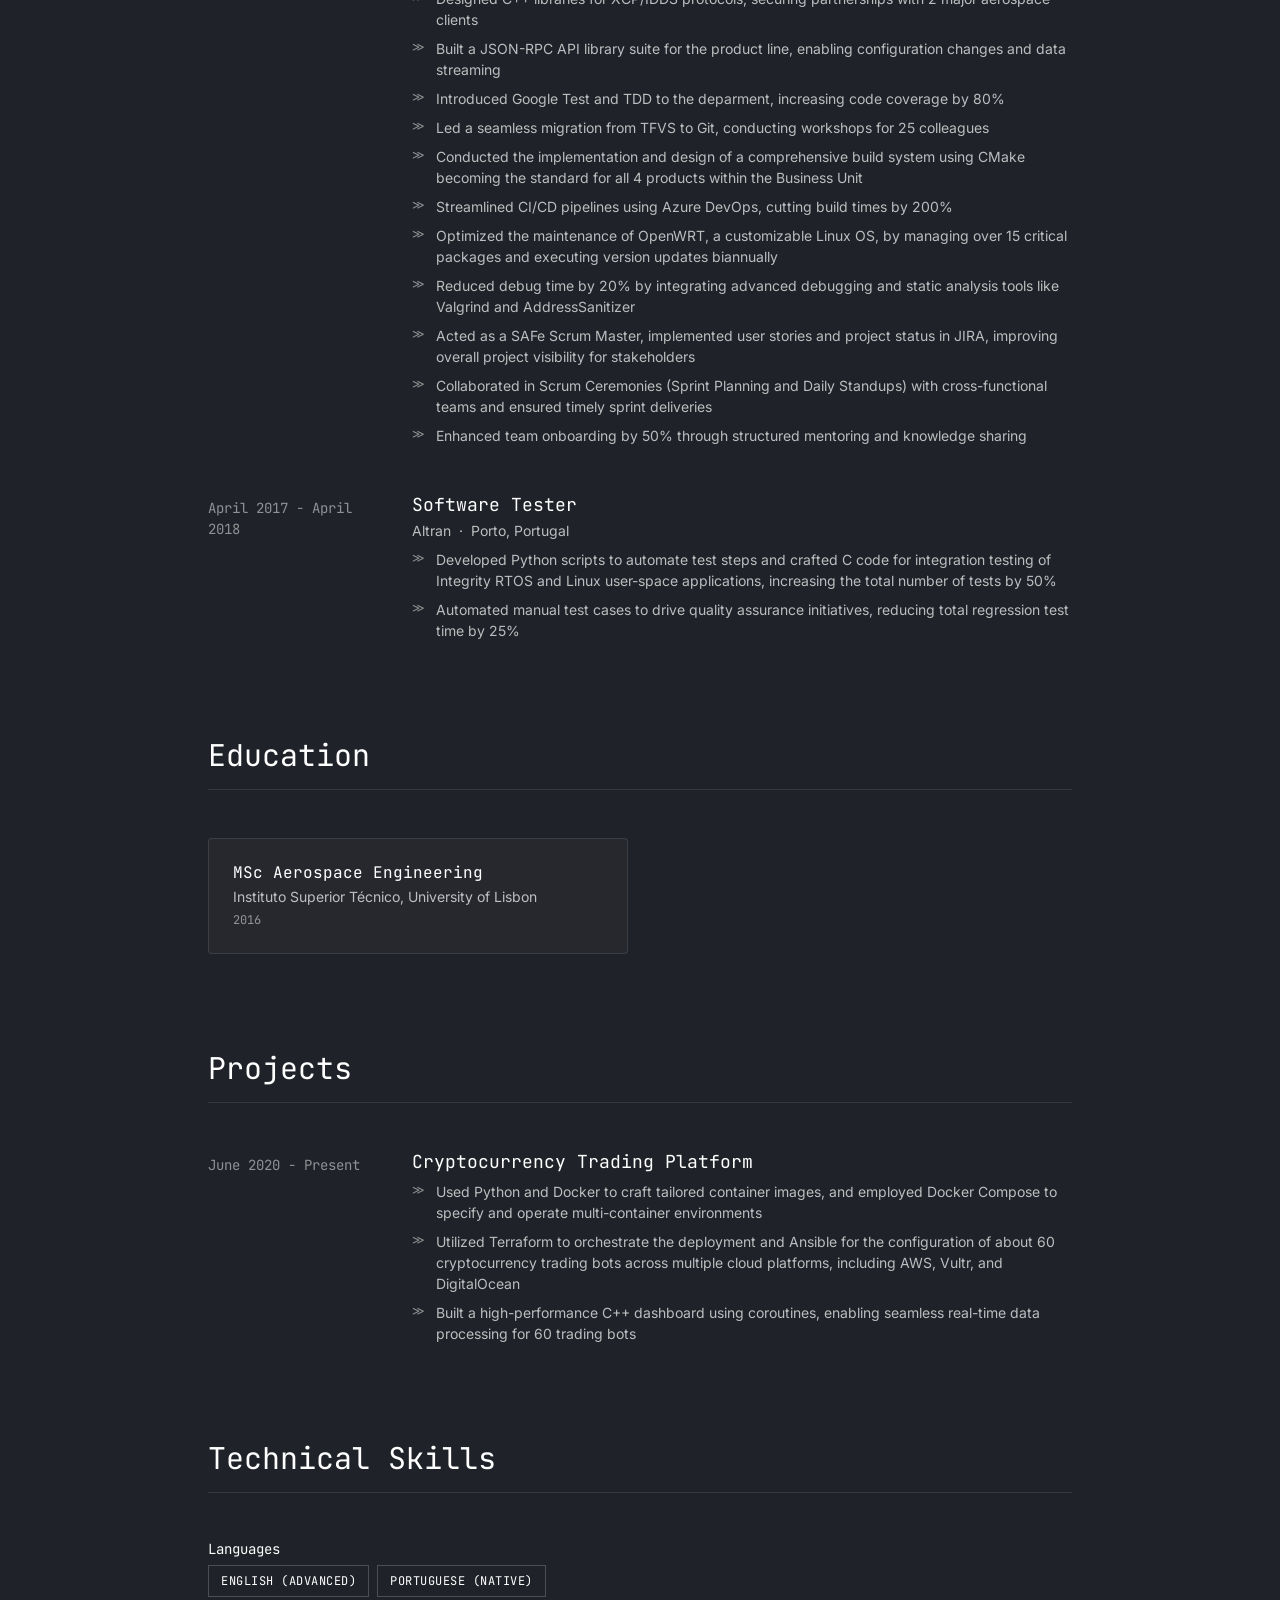
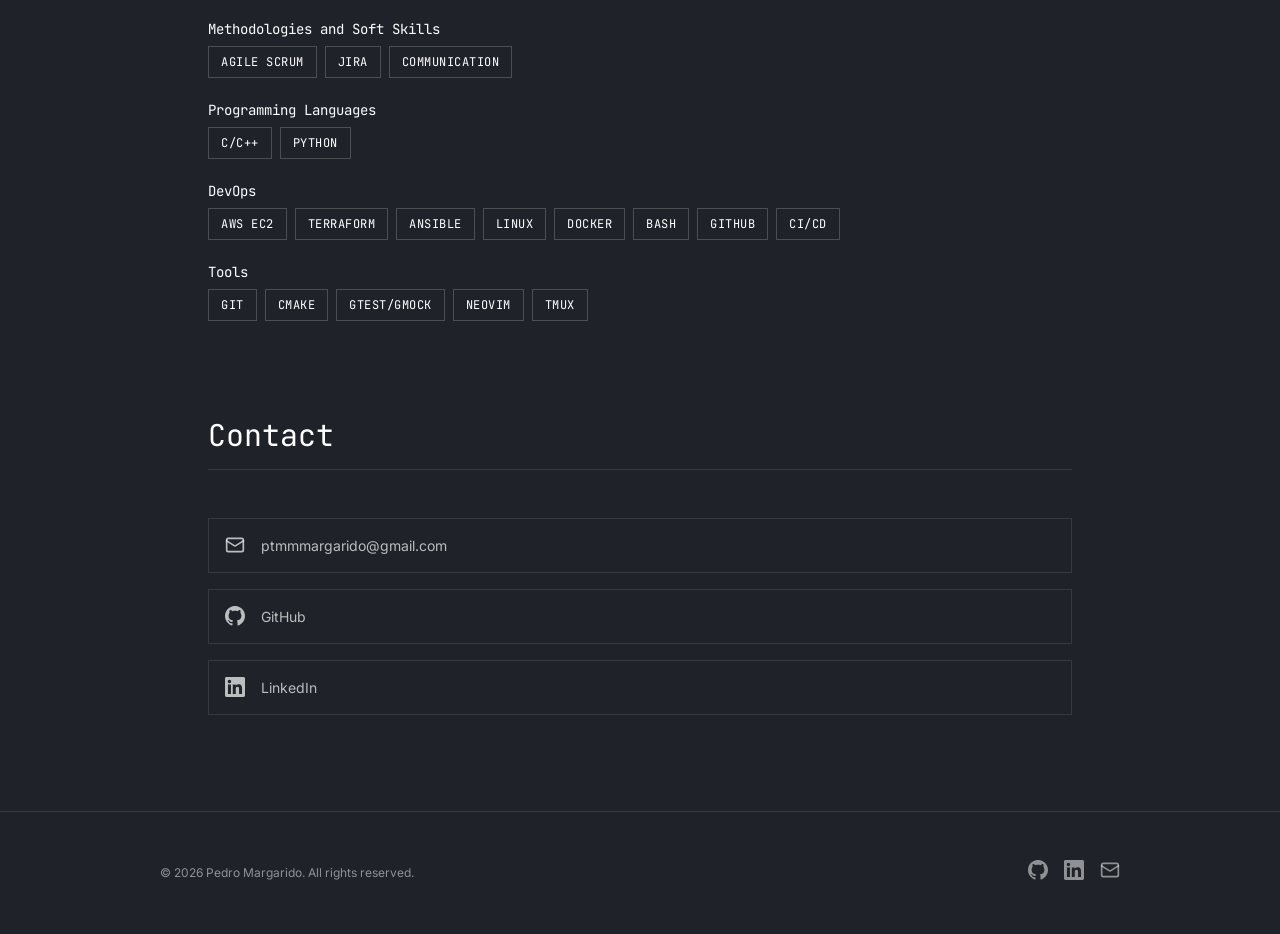
==== commit 13fee97e: "deploy: 738245172cec98f781943b145ce611c0169df617" ====
--- a/index.html
+++ b/index.html
@@ -3,7 +3,7 @@
 <a href=/#contact class=nav-link>CONTACT</a></nav></header><main id=main><section class=hero><div class=hero-inner><img src=/photo.jpg alt="Pedro Margarido" class=hero-photo onerror='this.style.display="none",this.nextElementSibling.style.display="flex"'><div class=hero-photo-placeholder style=display:none><svg width="48" height="48" viewBox="0 0 24 24" fill="none" stroke="currentcolor" stroke-width="1.5" stroke-linecap="round" stroke-linejoin="round"><path d="M20 21v-2a4 4 0 00-4-4H8a4 4 0 00-4 4v2"/><circle cx="12" cy="7" r="4"/></svg></div><h1 class=hero-name>Pedro Margarido</h1><p class=hero-role>Senior Software Engineer</p><p class=hero-tagline>Senior Software Engineer @ ASML with 9+ years of experience in C++, DevOps, Legacy Systems and AI</p><p class=hero-location><svg width="16" height="16" viewBox="0 0 24 24" fill="none" stroke="currentcolor" stroke-width="2" stroke-linecap="round" stroke-linejoin="round"><path d="M21 10c0 7-9 13-9 13s-9-6-9-13a9 9 0 0118 0z"/><circle cx="12" cy="10" r="3"/></svg>
 <span>'s-Hertogenbosch, Netherlands</span></p><div class=hero-social><a href=https://github.com/PTMargarido class=social-link aria-label=GitHub target=_blank rel="noopener noreferrer"><svg width="24" height="24" viewBox="0 0 24 24" fill="currentcolor"><path d="M12 0C5.374.0.0 5.373.0 12c0 5.302 3.438 9.8 8.207 11.387.599.111.793-.261.793-.577v-2.234c-3.338.726-4.033-1.416-4.033-1.416-.546-1.387-1.333-1.756-1.333-1.756-1.089-.745.083-.729.083-.729 1.205.084 1.839 1.237 1.839 1.237 1.07 1.834 2.807 1.304 3.492.997.107-.775.418-1.305.762-1.604-2.665-.305-5.467-1.334-5.467-5.931.0-1.311.469-2.381 1.236-3.221-.124-.303-.535-1.524.117-3.176.0.0 1.008-.322 3.301 1.23.957-.266 1.983-.399 3.003-.404 1.02.005 2.047.138 3.006.404 2.291-1.552 3.297-1.23 3.297-1.23.653 1.653.242 2.874.118 3.176.77.84 1.235 1.911 1.235 3.221.0 4.609-2.807 5.624-5.479 5.921.43.372.823 1.102.823 2.222v3.293c0 .319.192.694.801.576C20.566 21.797 24 17.3 24 12c0-6.627-5.373-12-12-12z"/></svg>
 </a><a href=https://linkedin.com/in/pedro-margarido class=social-link aria-label=LinkedIn target=_blank rel="noopener noreferrer"><svg width="24" height="24" viewBox="0 0 24 24" fill="currentcolor"><path d="M20.447 20.452h-3.554v-5.569c0-1.328-.027-3.037-1.852-3.037-1.853.0-2.136 1.445-2.136 2.939v5.667H9.351V9h3.414v1.561h.046c.477-.9 1.637-1.85 3.37-1.85 3.601.0 4.267 2.37 4.267 5.455v6.286zM5.337 7.433c-1.144.0-2.063-.926-2.063-2.065.0-1.138.92-2.063 2.063-2.063 1.14.0 2.064.925 2.064 2.063.0 1.139-.925 2.065-2.064 2.065zm1.782 13.019H3.555V9h3.564v11.452zM22.225.0H1.771C.792.0.0.774.0 1.729v20.542C0 23.227.792 24 1.771 24h20.451C23.2 24 24 23.227 24 22.271V1.729C24 .774 23.2.0 22.222.0h.003z"/></svg>
-</a><a href=mailto:ptmmmargarido@gmail.com class=social-link aria-label=Email><svg width="24" height="24" viewBox="0 0 24 24" fill="none" stroke="currentcolor" stroke-width="2" stroke-linecap="round" stroke-linejoin="round"><rect x="2" y="4" width="20" height="16" rx="2"/><path d="m22 7-8.97 5.7a1.94 1.94.0 01-2.06.0L2 7"/></svg></a></div><a href=#resume class=btn-primary>View Resume</a></div></section><section id=resume class=resume-section><div class=section-block><h2 class=section-heading>Experience</h2><div class=timeline><div class=timeline-entry><div class=timeline-period>April 2025 - Present</div><div class=timeline-content><h3 class=timeline-title>Senior Software Engineer</h3><p class=timeline-meta>ASML<span class=meta-separator>&#183;</span>Veldhoven, Netherlands</p><ul class=timeline-highlights><li>Extended the main GUI application with IAM authentication for all machine types, ensuring compliance with the European Cyber Resilience Act (CRA)</li><li>Contributed to the deployment and feature development of a Mistral AI-powered GitHub PR review agent that detects ~10% of potential software issues earlier, and built an evaluation dataset with expert ground truths and explanations to support LLM-as-a-Judge model assessment.</li><li>Led departmental knowledge-sharing sessions on developer productivity tools: tmux-based automation for streamlined code-to-test workflows, and advanced Git techniques including interactive rebase and patch-mode operations.</li><li>Introduced comprehensive Valgrind profiling and analysis, enabling proactive identification and resolution of performance bottlenecks and memory issues</li></ul></div></div><div class=timeline-entry><div class=timeline-period>May 2018 - March 2025</div><div class=timeline-content><h3 class=timeline-title>Senior Software Engineer</h3><p class=timeline-meta>Hottinger, Bruel & Kjaer<span class=meta-separator>&#183;</span>Waalwijk, Netherlands</p><ul class=timeline-highlights><li>Developed modern C++ features for multi-threaded user-space applications, spearheaded the adoption of C++11 and STL within the team of 10 developers</li><li>Optimized DSP core usage with Boost, doubling real-time data throughput</li><li>Designed C++ libraries for XCP/IDDS protocols, securing partnerships with 2 major aerospace clients</li><li>Built a JSON-RPC API library suite for the product line, enabling configuration changes and data streaming</li><li>Introduced Google Test and TDD to the deparment, increasing code coverage by 80%</li><li>Led a seamless migration from TFVS to Git, conducting workshops for 25 colleagues</li><li>Conducted the implementation and design of a comprehensive build system using CMake becoming the standard for all 4 products within the Business Unit</li><li>Streamlined CI/CD pipelines using Azure DevOps, cutting build times by 200%</li><li>Optimized the maintenance of OpenWRT, a customizable Linux OS, by managing over 15 critical packages and executing version updates biannually</li><li>Reduced debug time by 20% by integrating advanced debugging and static analysis tools like Valgrind and AddressSanitizer</li><li>Acted as a SAFe Scrum Master, implemented user stories and project status in JIRA, improving overall project visibility for stakeholders</li><li>Collaborated in Scrum Ceremonies (Sprint Planning and Daily Standups) with cross-functional teams and ensured timely sprint deliveries</li><li>Enhanced team onboarding by 50% through structured mentoring and knowledge sharing</li></ul></div></div><div class=timeline-entry><div class=timeline-period>April 2017 - April 2018</div><div class=timeline-content><h3 class=timeline-title>Software Tester</h3><p class=timeline-meta>Altran<span class=meta-separator>&#183;</span>Porto, Portugal</p><ul class=timeline-highlights><li>Developed Python scripts to automate test steps and crafted C code for integration testing of Integrity RTOS and Linux user-space applications, increasing the total number of tests by 50%</li><li>Automated manual test cases to drive quality assurance initiatives, reducing total regression test time by 25%</li></ul></div></div></div></div><div class=section-block><h2 class=section-heading>Education</h2><div class=education-grid><div class=education-card><h3 class=education-degree>MSc Aerospace</h3><p class=education-school>Instituto Superior Técnico, University of Lisbon</p><p class=education-year>2016</p></div></div></div><div class=section-block><h2 class=section-heading>Projects</h2><div class=timeline><div class=project-entry><div class=timeline-period>June 2020 - Present</div><div class=timeline-content><h3 class=timeline-title>Cryptocurrency Trading Platform</h3><ul class=timeline-highlights><li>Used Python and Docker to craft tailored container images, and employed Docker Compose to specify and operate multi-container environments</li><li>Utilized Terraform to orchestrate the deployment and Ansible for the configuration of about 60 cryptocurrency trading bots across multiple cloud platforms, including AWS, Vultr, and DigitalOcean</li><li>Built a high-performance C++ dashboard using coroutines, enabling seamless real-time data processing for 60 trading bots</li></ul></div></div></div></div><div class=section-block><h2 class=section-heading>Technical Skills</h2><div class=skills-groups><div class=skill-group><h3 class=skill-category-heading>Languages</h3><div class=skill-category-tags><span class=skill-tag>English (advanced)</span>
+</a><a href=mailto:ptmmmargarido@gmail.com class=social-link aria-label=Email><svg width="24" height="24" viewBox="0 0 24 24" fill="none" stroke="currentcolor" stroke-width="2" stroke-linecap="round" stroke-linejoin="round"><rect x="2" y="4" width="20" height="16" rx="2"/><path d="m22 7-8.97 5.7a1.94 1.94.0 01-2.06.0L2 7"/></svg></a></div><a href=#resume class=btn-primary>View Resume</a></div></section><section id=resume class=resume-section><div class=section-block><h2 class=section-heading>Experience</h2><div class=timeline><div class=timeline-entry><div class=timeline-period>April 2025 - Present</div><div class=timeline-content><h3 class=timeline-title>Senior Software Engineer</h3><p class=timeline-meta>ASML<span class=meta-separator>&#183;</span>Veldhoven, Netherlands</p><ul class=timeline-highlights><li>Extended the main GUI application with IAM authentication for all machine types, ensuring compliance with the European Cyber Resilience Act (CRA)</li><li>Contributed to the deployment and feature development of a Mistral AI-powered GitHub PR review agent that detects ~10% of potential software issues earlier, and built an evaluation dataset with expert ground truths and explanations to support LLM-as-a-Judge model assessment.</li><li>Led departmental knowledge-sharing sessions on developer productivity tools: tmux-based automation for streamlined code-to-test workflows, and advanced Git techniques including interactive rebase and patch-mode operations.</li><li>Introduced comprehensive Valgrind profiling and analysis, enabling proactive identification and resolution of performance bottlenecks and memory issues</li></ul></div></div><div class=timeline-entry><div class=timeline-period>May 2018 - March 2025</div><div class=timeline-content><h3 class=timeline-title>Senior Software Engineer</h3><p class=timeline-meta>Hottinger, Bruel & Kjaer<span class=meta-separator>&#183;</span>Waalwijk, Netherlands</p><ul class=timeline-highlights><li>Developed modern C++ features for multi-threaded user-space applications, spearheaded the adoption of C++11 and STL within the team of 10 developers</li><li>Optimized DSP core usage with Boost, doubling real-time data throughput</li><li>Designed C++ libraries for XCP/IDDS protocols, securing partnerships with 2 major aerospace clients</li><li>Built a JSON-RPC API library suite for the product line, enabling configuration changes and data streaming</li><li>Introduced Google Test and TDD to the deparment, increasing code coverage by 80%</li><li>Led a seamless migration from TFVS to Git, conducting workshops for 25 colleagues</li><li>Conducted the implementation and design of a comprehensive build system using CMake becoming the standard for all 4 products within the Business Unit</li><li>Streamlined CI/CD pipelines using Azure DevOps, cutting build times by 200%</li><li>Optimized the maintenance of OpenWRT, a customizable Linux OS, by managing over 15 critical packages and executing version updates biannually</li><li>Reduced debug time by 20% by integrating advanced debugging and static analysis tools like Valgrind and AddressSanitizer</li><li>Acted as a SAFe Scrum Master, implemented user stories and project status in JIRA, improving overall project visibility for stakeholders</li><li>Collaborated in Scrum Ceremonies (Sprint Planning and Daily Standups) with cross-functional teams and ensured timely sprint deliveries</li><li>Enhanced team onboarding by 50% through structured mentoring and knowledge sharing</li></ul></div></div><div class=timeline-entry><div class=timeline-period>April 2017 - April 2018</div><div class=timeline-content><h3 class=timeline-title>Software Tester</h3><p class=timeline-meta>Altran<span class=meta-separator>&#183;</span>Porto, Portugal</p><ul class=timeline-highlights><li>Developed Python scripts to automate test steps and crafted C code for integration testing of Integrity RTOS and Linux user-space applications, increasing the total number of tests by 50%</li><li>Automated manual test cases to drive quality assurance initiatives, reducing total regression test time by 25%</li></ul></div></div></div></div><div class=section-block><h2 class=section-heading>Education</h2><div class=education-grid><div class=education-card><h3 class=education-degree>MSc Aerospace Engineering</h3><p class=education-school>Instituto Superior Técnico, University of Lisbon</p><p class=education-year>2016</p></div></div></div><div class=section-block><h2 class=section-heading>Projects</h2><div class=timeline><div class=project-entry><div class=timeline-period>June 2020 - Present</div><div class=timeline-content><h3 class=timeline-title>Cryptocurrency Trading Platform</h3><ul class=timeline-highlights><li>Used Python and Docker to craft tailored container images, and employed Docker Compose to specify and operate multi-container environments</li><li>Utilized Terraform to orchestrate the deployment and Ansible for the configuration of about 60 cryptocurrency trading bots across multiple cloud platforms, including AWS, Vultr, and DigitalOcean</li><li>Built a high-performance C++ dashboard using coroutines, enabling seamless real-time data processing for 60 trading bots</li></ul></div></div></div></div><div class=section-block><h2 class=section-heading>Technical Skills</h2><div class=skills-groups><div class=skill-group><h3 class=skill-category-heading>Languages</h3><div class=skill-category-tags><span class=skill-tag>English (advanced)</span>
 <span class=skill-tag>Portuguese (native)</span></div></div><div class=skill-group><h3 class=skill-category-heading>Methodologies and Soft Skills</h3><div class=skill-category-tags><span class=skill-tag>Agile SCRUM</span>
 <span class=skill-tag>JIRA</span>
 <span class=skill-tag>Communication</span></div></div><div class=skill-group><h3 class=skill-category-heading>Programming Languages</h3><div class=skill-category-tags><span class=skill-tag>C/C++</span>
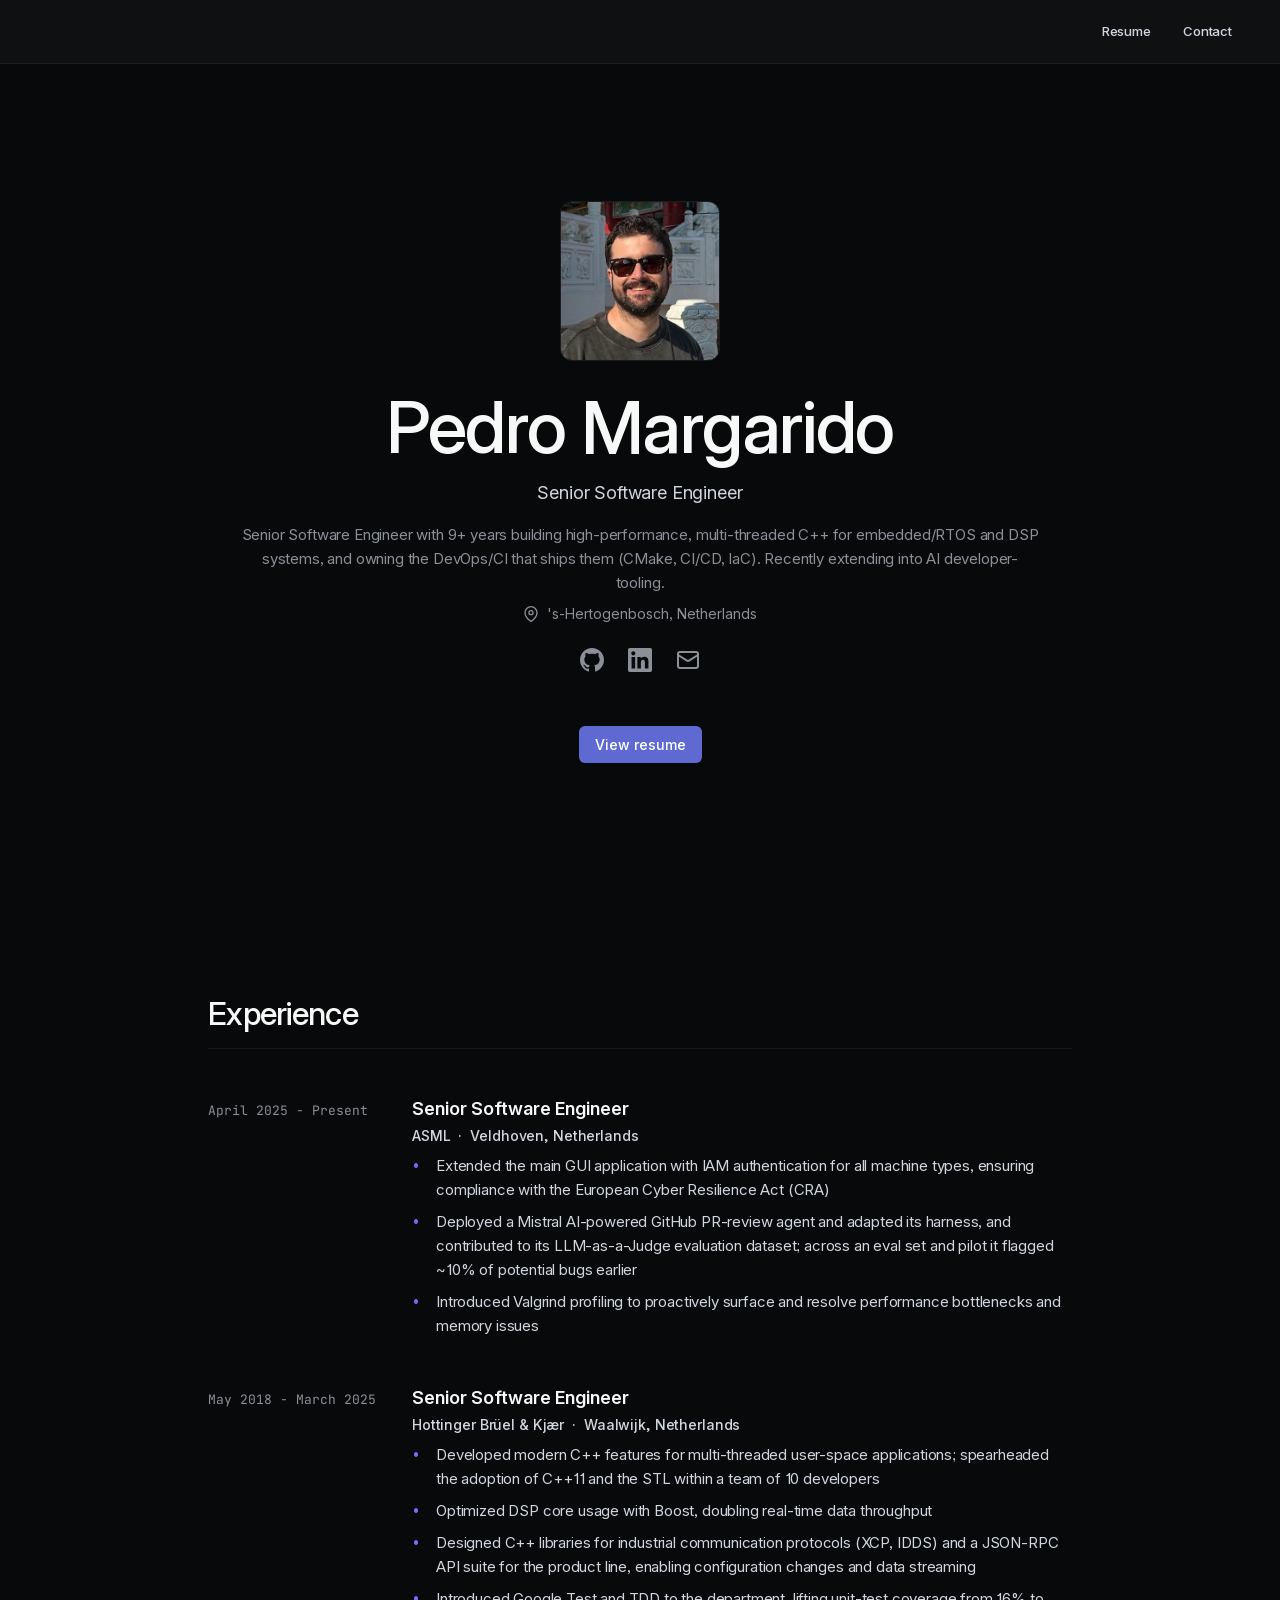
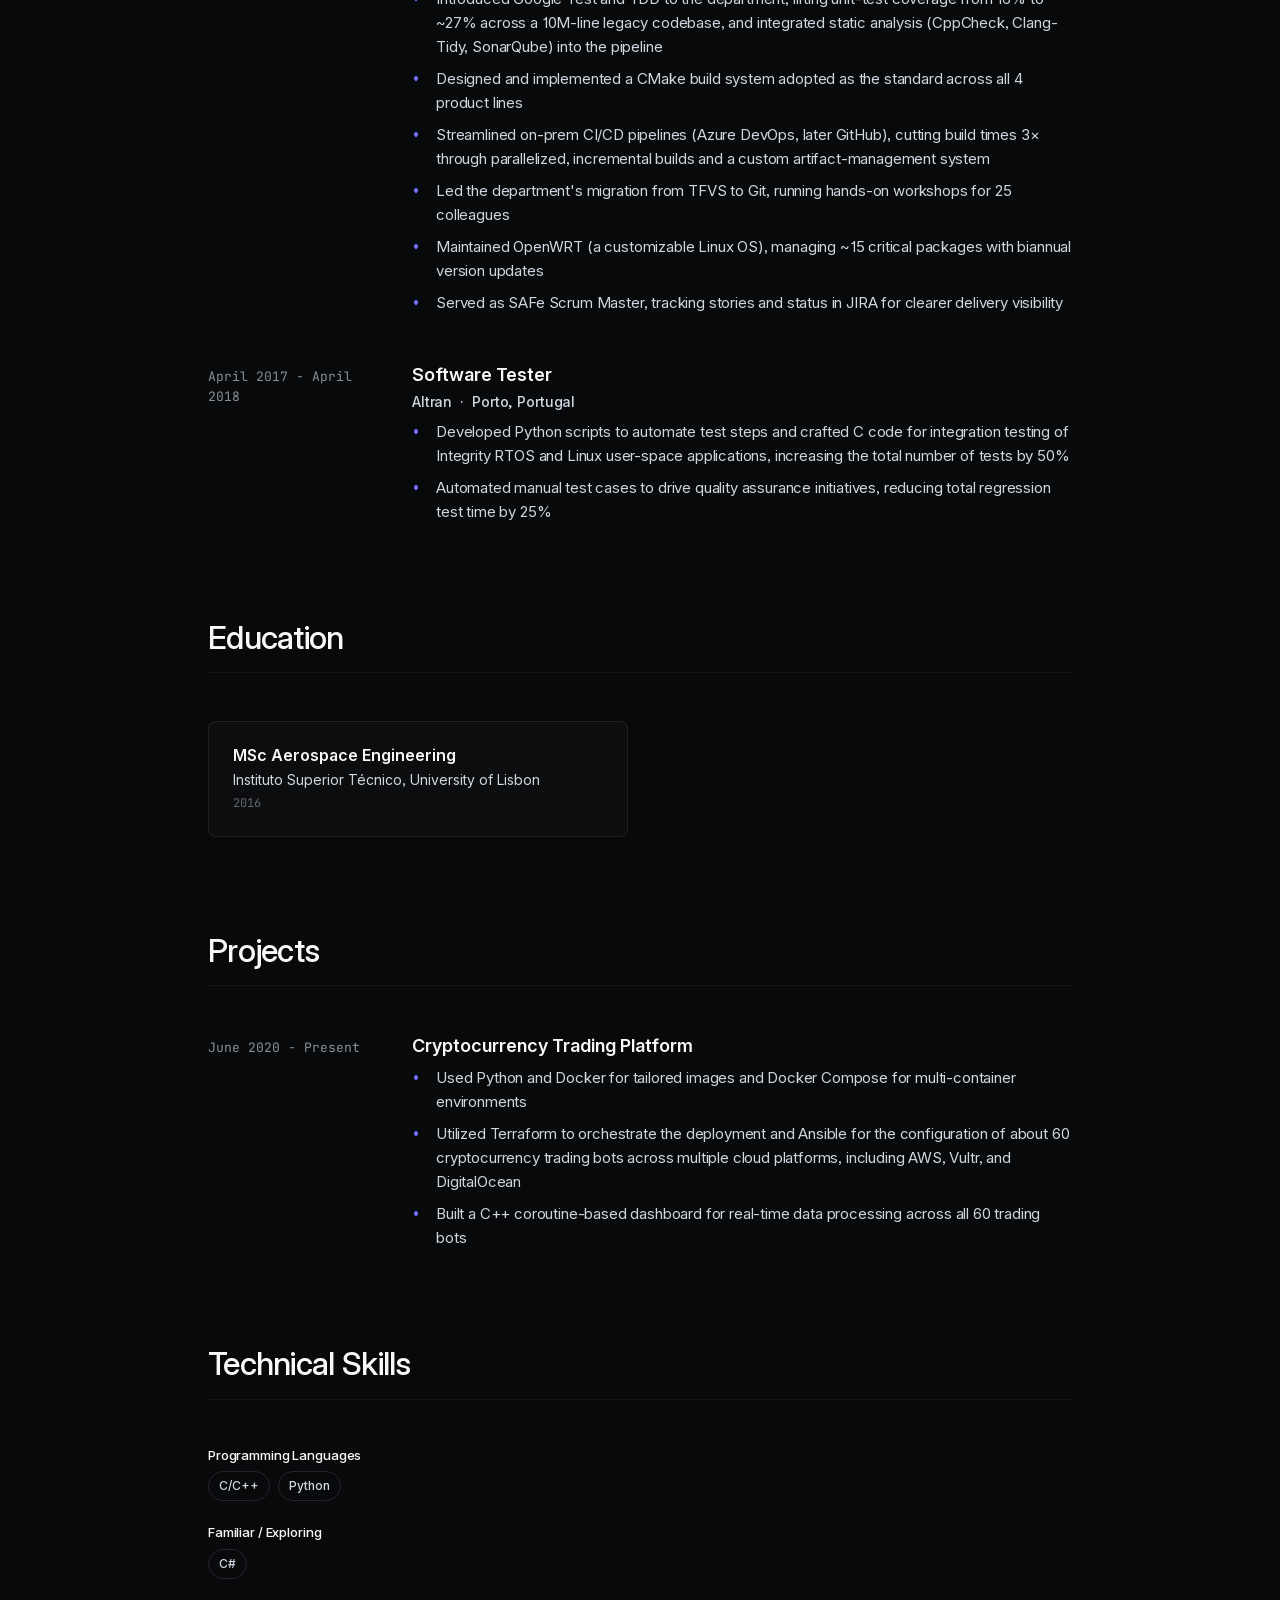
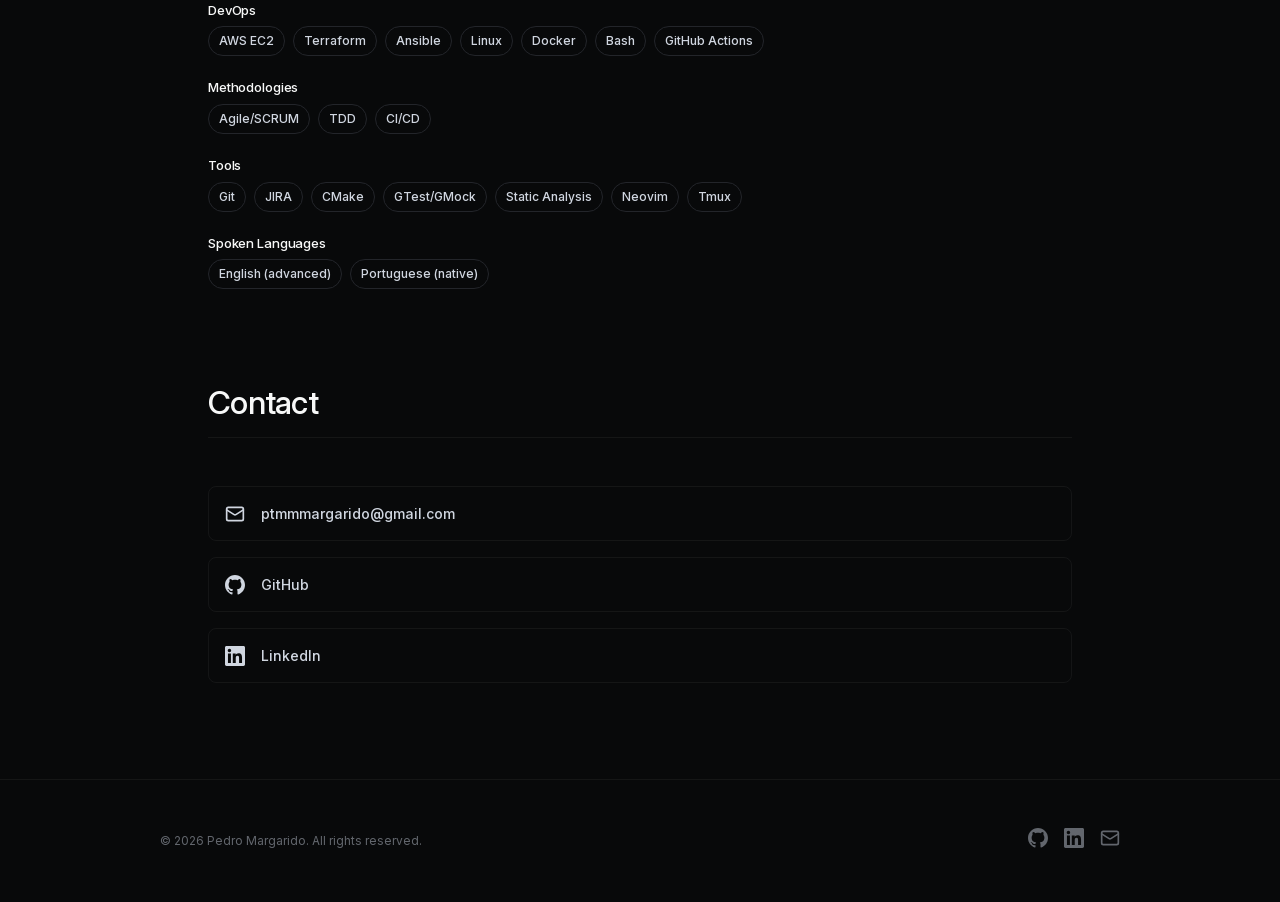
==== commit 25f17165: "deploy: ae1be63c27a0f1b96e611245d8ee0335a8ddfad3" ====
--- a/index.html
+++ b/index.html
@@ -1,24 +1,25 @@
-<!doctype html><html lang=en-us><head><meta name=generator content="Hugo 0.146.0"><meta charset=utf-8><meta name=viewport content="width=device-width,initial-scale=1"><title>Pedro Margarido</title>
-<meta name=description content="Software Engineer - Personal Resume"><meta name=theme-color content="#1f2228"><meta property="og:title" content="Pedro Margarido"><meta property="og:description" content="Software Engineer - Personal Resume"><meta property="og:type" content="website"><meta property="og:url" content="https://pmargarido.dev/"><link rel=preload href=/fonts/JetBrainsMono-Light.woff2 as=font type=font/woff2 crossorigin><link rel=preload href=/fonts/Inter-Light.woff2 as=font type=font/woff2 crossorigin><link rel=stylesheet href=/css/style.css></head><body><a href=#main class=skip-link>Skip to main content</a><header class=navbar role=banner><button class=nav-toggle aria-label="Toggle navigation" aria-expanded=false aria-controls=nav-menu><svg width="24" height="24" viewBox="0 0 24 24" fill="none" stroke="currentcolor" stroke-width="2" stroke-linecap="round"><line x1="3" y1="6" x2="21" y2="6"/><line x1="3" y1="12" x2="21" y2="12"/><line x1="3" y1="18" x2="21" y2="18"/></svg></button><nav id=nav-menu class=nav-links role=navigation aria-label="Main navigation"><a href=/#resume class=nav-link>RESUME</a>
-<a href=/#contact class=nav-link>CONTACT</a></nav></header><main id=main><section class=hero><div class=hero-inner><img src=/photo.jpg alt="Pedro Margarido" class=hero-photo onerror='this.style.display="none",this.nextElementSibling.style.display="flex"'><div class=hero-photo-placeholder style=display:none><svg width="48" height="48" viewBox="0 0 24 24" fill="none" stroke="currentcolor" stroke-width="1.5" stroke-linecap="round" stroke-linejoin="round"><path d="M20 21v-2a4 4 0 00-4-4H8a4 4 0 00-4 4v2"/><circle cx="12" cy="7" r="4"/></svg></div><h1 class=hero-name>Pedro Margarido</h1><p class=hero-role>Senior Software Engineer</p><p class=hero-tagline>Senior Software Engineer @ ASML with 9+ years of experience in C++, DevOps, Legacy Systems and AI</p><p class=hero-location><svg width="16" height="16" viewBox="0 0 24 24" fill="none" stroke="currentcolor" stroke-width="2" stroke-linecap="round" stroke-linejoin="round"><path d="M21 10c0 7-9 13-9 13s-9-6-9-13a9 9 0 0118 0z"/><circle cx="12" cy="10" r="3"/></svg>
+<!doctype html><html lang=en-us style="font-feature-settings:'cv01','ss03'"><head><meta name=generator content="Hugo 0.146.0"><meta charset=utf-8><meta name=viewport content="width=device-width,initial-scale=1"><title>Pedro Margarido</title>
+<meta name=description content="Software Engineer - Personal Resume"><meta name=theme-color content="#08090a"><meta property="og:title" content="Pedro Margarido"><meta property="og:description" content="Software Engineer - Personal Resume"><meta property="og:type" content="website"><meta property="og:url" content="https://pmargarido.dev/"><link rel=preload href=/fonts/InterVariable.woff2 as=font type=font/woff2 crossorigin><link rel=preload href=/fonts/JetBrainsMono-Light.woff2 as=font type=font/woff2 crossorigin><link rel=preload href=/fonts/Inter-Light.woff2 as=font type=font/woff2 crossorigin><link rel=stylesheet href=/css/style.css></head><body><a href=#main class=skip-link>Skip to main content</a><header class=navbar role=banner><button class=nav-toggle aria-label="Toggle navigation" aria-expanded=false aria-controls=nav-menu><svg width="24" height="24" viewBox="0 0 24 24" fill="none" stroke="currentcolor" stroke-width="2" stroke-linecap="round"><line x1="3" y1="6" x2="21" y2="6"/><line x1="3" y1="12" x2="21" y2="12"/><line x1="3" y1="18" x2="21" y2="18"/></svg></button><nav id=nav-menu class=nav-links role=navigation aria-label="Main navigation"><a href=/#resume class=nav-link>Resume</a>
+<a href=/#contact class=nav-link>Contact</a></nav></header><main id=main><section class=hero><div class=hero-inner><img src=/photo.jpg alt="Pedro Margarido" class=hero-photo onerror='this.style.display="none",this.nextElementSibling.style.display="flex"'><div class=hero-photo-placeholder style=display:none><svg width="48" height="48" viewBox="0 0 24 24" fill="none" stroke="currentcolor" stroke-width="1.5" stroke-linecap="round" stroke-linejoin="round"><path d="M20 21v-2a4 4 0 00-4-4H8a4 4 0 00-4 4v2"/><circle cx="12" cy="7" r="4"/></svg></div><h1 class=hero-name>Pedro Margarido</h1><p class=hero-role>Senior Software Engineer</p><p class=hero-tagline>Senior Software Engineer with 9+ years building high-performance, multi-threaded C++ for embedded/RTOS and DSP systems, and owning the DevOps/CI that ships them (CMake, CI/CD, IaC). Recently extending into AI developer-tooling.</p><p class=hero-location><svg width="16" height="16" viewBox="0 0 24 24" fill="none" stroke="currentcolor" stroke-width="2" stroke-linecap="round" stroke-linejoin="round"><path d="M21 10c0 7-9 13-9 13s-9-6-9-13a9 9 0 0118 0z"/><circle cx="12" cy="10" r="3"/></svg>
 <span>'s-Hertogenbosch, Netherlands</span></p><div class=hero-social><a href=https://github.com/PTMargarido class=social-link aria-label=GitHub target=_blank rel="noopener noreferrer"><svg width="24" height="24" viewBox="0 0 24 24" fill="currentcolor"><path d="M12 0C5.374.0.0 5.373.0 12c0 5.302 3.438 9.8 8.207 11.387.599.111.793-.261.793-.577v-2.234c-3.338.726-4.033-1.416-4.033-1.416-.546-1.387-1.333-1.756-1.333-1.756-1.089-.745.083-.729.083-.729 1.205.084 1.839 1.237 1.839 1.237 1.07 1.834 2.807 1.304 3.492.997.107-.775.418-1.305.762-1.604-2.665-.305-5.467-1.334-5.467-5.931.0-1.311.469-2.381 1.236-3.221-.124-.303-.535-1.524.117-3.176.0.0 1.008-.322 3.301 1.23.957-.266 1.983-.399 3.003-.404 1.02.005 2.047.138 3.006.404 2.291-1.552 3.297-1.23 3.297-1.23.653 1.653.242 2.874.118 3.176.77.84 1.235 1.911 1.235 3.221.0 4.609-2.807 5.624-5.479 5.921.43.372.823 1.102.823 2.222v3.293c0 .319.192.694.801.576C20.566 21.797 24 17.3 24 12c0-6.627-5.373-12-12-12z"/></svg>
 </a><a href=https://linkedin.com/in/pedro-margarido class=social-link aria-label=LinkedIn target=_blank rel="noopener noreferrer"><svg width="24" height="24" viewBox="0 0 24 24" fill="currentcolor"><path d="M20.447 20.452h-3.554v-5.569c0-1.328-.027-3.037-1.852-3.037-1.853.0-2.136 1.445-2.136 2.939v5.667H9.351V9h3.414v1.561h.046c.477-.9 1.637-1.85 3.37-1.85 3.601.0 4.267 2.37 4.267 5.455v6.286zM5.337 7.433c-1.144.0-2.063-.926-2.063-2.065.0-1.138.92-2.063 2.063-2.063 1.14.0 2.064.925 2.064 2.063.0 1.139-.925 2.065-2.064 2.065zm1.782 13.019H3.555V9h3.564v11.452zM22.225.0H1.771C.792.0.0.774.0 1.729v20.542C0 23.227.792 24 1.771 24h20.451C23.2 24 24 23.227 24 22.271V1.729C24 .774 23.2.0 22.222.0h.003z"/></svg>
-</a><a href=mailto:ptmmmargarido@gmail.com class=social-link aria-label=Email><svg width="24" height="24" viewBox="0 0 24 24" fill="none" stroke="currentcolor" stroke-width="2" stroke-linecap="round" stroke-linejoin="round"><rect x="2" y="4" width="20" height="16" rx="2"/><path d="m22 7-8.97 5.7a1.94 1.94.0 01-2.06.0L2 7"/></svg></a></div><a href=#resume class=btn-primary>View Resume</a></div></section><section id=resume class=resume-section><div class=section-block><h2 class=section-heading>Experience</h2><div class=timeline><div class=timeline-entry><div class=timeline-period>April 2025 - Present</div><div class=timeline-content><h3 class=timeline-title>Senior Software Engineer</h3><p class=timeline-meta>ASML<span class=meta-separator>&#183;</span>Veldhoven, Netherlands</p><ul class=timeline-highlights><li>Extended the main GUI application with IAM authentication for all machine types, ensuring compliance with the European Cyber Resilience Act (CRA)</li><li>Contributed to the deployment and feature development of a Mistral AI-powered GitHub PR review agent that detects ~10% of potential software issues earlier, and built an evaluation dataset with expert ground truths and explanations to support LLM-as-a-Judge model assessment.</li><li>Led departmental knowledge-sharing sessions on developer productivity tools: tmux-based automation for streamlined code-to-test workflows, and advanced Git techniques including interactive rebase and patch-mode operations.</li><li>Introduced comprehensive Valgrind profiling and analysis, enabling proactive identification and resolution of performance bottlenecks and memory issues</li></ul></div></div><div class=timeline-entry><div class=timeline-period>May 2018 - March 2025</div><div class=timeline-content><h3 class=timeline-title>Senior Software Engineer</h3><p class=timeline-meta>Hottinger, Bruel & Kjaer<span class=meta-separator>&#183;</span>Waalwijk, Netherlands</p><ul class=timeline-highlights><li>Developed modern C++ features for multi-threaded user-space applications, spearheaded the adoption of C++11 and STL within the team of 10 developers</li><li>Optimized DSP core usage with Boost, doubling real-time data throughput</li><li>Designed C++ libraries for XCP/IDDS protocols, securing partnerships with 2 major aerospace clients</li><li>Built a JSON-RPC API library suite for the product line, enabling configuration changes and data streaming</li><li>Introduced Google Test and TDD to the deparment, increasing code coverage by 80%</li><li>Led a seamless migration from TFVS to Git, conducting workshops for 25 colleagues</li><li>Conducted the implementation and design of a comprehensive build system using CMake becoming the standard for all 4 products within the Business Unit</li><li>Streamlined CI/CD pipelines using Azure DevOps, cutting build times by 200%</li><li>Optimized the maintenance of OpenWRT, a customizable Linux OS, by managing over 15 critical packages and executing version updates biannually</li><li>Reduced debug time by 20% by integrating advanced debugging and static analysis tools like Valgrind and AddressSanitizer</li><li>Acted as a SAFe Scrum Master, implemented user stories and project status in JIRA, improving overall project visibility for stakeholders</li><li>Collaborated in Scrum Ceremonies (Sprint Planning and Daily Standups) with cross-functional teams and ensured timely sprint deliveries</li><li>Enhanced team onboarding by 50% through structured mentoring and knowledge sharing</li></ul></div></div><div class=timeline-entry><div class=timeline-period>April 2017 - April 2018</div><div class=timeline-content><h3 class=timeline-title>Software Tester</h3><p class=timeline-meta>Altran<span class=meta-separator>&#183;</span>Porto, Portugal</p><ul class=timeline-highlights><li>Developed Python scripts to automate test steps and crafted C code for integration testing of Integrity RTOS and Linux user-space applications, increasing the total number of tests by 50%</li><li>Automated manual test cases to drive quality assurance initiatives, reducing total regression test time by 25%</li></ul></div></div></div></div><div class=section-block><h2 class=section-heading>Education</h2><div class=education-grid><div class=education-card><h3 class=education-degree>MSc Aerospace Engineering</h3><p class=education-school>Instituto Superior Técnico, University of Lisbon</p><p class=education-year>2016</p></div></div></div><div class=section-block><h2 class=section-heading>Projects</h2><div class=timeline><div class=project-entry><div class=timeline-period>June 2020 - Present</div><div class=timeline-content><h3 class=timeline-title>Cryptocurrency Trading Platform</h3><ul class=timeline-highlights><li>Used Python and Docker to craft tailored container images, and employed Docker Compose to specify and operate multi-container environments</li><li>Utilized Terraform to orchestrate the deployment and Ansible for the configuration of about 60 cryptocurrency trading bots across multiple cloud platforms, including AWS, Vultr, and DigitalOcean</li><li>Built a high-performance C++ dashboard using coroutines, enabling seamless real-time data processing for 60 trading bots</li></ul></div></div></div></div><div class=section-block><h2 class=section-heading>Technical Skills</h2><div class=skills-groups><div class=skill-group><h3 class=skill-category-heading>Languages</h3><div class=skill-category-tags><span class=skill-tag>English (advanced)</span>
-<span class=skill-tag>Portuguese (native)</span></div></div><div class=skill-group><h3 class=skill-category-heading>Methodologies and Soft Skills</h3><div class=skill-category-tags><span class=skill-tag>Agile SCRUM</span>
-<span class=skill-tag>JIRA</span>
-<span class=skill-tag>Communication</span></div></div><div class=skill-group><h3 class=skill-category-heading>Programming Languages</h3><div class=skill-category-tags><span class=skill-tag>C/C++</span>
-<span class=skill-tag>Python</span></div></div><div class=skill-group><h3 class=skill-category-heading>DevOps</h3><div class=skill-category-tags><span class=skill-tag>AWS EC2</span>
+</a><a href=mailto:ptmmmargarido@gmail.com class=social-link aria-label=Email><svg width="24" height="24" viewBox="0 0 24 24" fill="none" stroke="currentcolor" stroke-width="2" stroke-linecap="round" stroke-linejoin="round"><rect x="2" y="4" width="20" height="16" rx="2"/><path d="m22 7-8.97 5.7a1.94 1.94.0 01-2.06.0L2 7"/></svg></a></div><a href=#resume class=btn-primary>View resume</a></div></section><section id=resume class=resume-section><div class=section-block><h2 class=section-heading>Experience</h2><div class=timeline><div class=timeline-entry><div class=timeline-period>April 2025 - Present</div><div class=timeline-content><h3 class=timeline-title>Senior Software Engineer</h3><p class=timeline-meta>ASML<span class=meta-separator>&#183;</span>Veldhoven, Netherlands</p><ul class=timeline-highlights><li>Extended the main GUI application with IAM authentication for all machine types, ensuring compliance with the European Cyber Resilience Act (CRA)</li><li>Deployed a Mistral AI-powered GitHub PR-review agent and adapted its harness, and contributed to its LLM-as-a-Judge evaluation dataset; across an eval set and pilot it flagged ~10% of potential bugs earlier</li><li>Introduced Valgrind profiling to proactively surface and resolve performance bottlenecks and memory issues</li></ul></div></div><div class=timeline-entry><div class=timeline-period>May 2018 - March 2025</div><div class=timeline-content><h3 class=timeline-title>Senior Software Engineer</h3><p class=timeline-meta>Hottinger Brüel & Kjær<span class=meta-separator>&#183;</span>Waalwijk, Netherlands</p><ul class=timeline-highlights><li>Developed modern C++ features for multi-threaded user-space applications; spearheaded the adoption of C++11 and the STL within a team of 10 developers</li><li>Optimized DSP core usage with Boost, doubling real-time data throughput</li><li>Designed C++ libraries for industrial communication protocols (XCP, IDDS) and a JSON-RPC API suite for the product line, enabling configuration changes and data streaming</li><li>Introduced Google Test and TDD to the department, lifting unit-test coverage from 16% to ~27% across a 10M-line legacy codebase, and integrated static analysis (CppCheck, Clang-Tidy, SonarQube) into the pipeline</li><li>Designed and implemented a CMake build system adopted as the standard across all 4 product lines</li><li>Streamlined on-prem CI/CD pipelines (Azure DevOps, later GitHub), cutting build times 3× through parallelized, incremental builds and a custom artifact-management system</li><li>Led the department's migration from TFVS to Git, running hands-on workshops for 25 colleagues</li><li>Maintained OpenWRT (a customizable Linux OS), managing ~15 critical packages with biannual version updates</li><li>Served as SAFe Scrum Master, tracking stories and status in JIRA for clearer delivery visibility</li></ul></div></div><div class=timeline-entry><div class=timeline-period>April 2017 - April 2018</div><div class=timeline-content><h3 class=timeline-title>Software Tester</h3><p class=timeline-meta>Altran<span class=meta-separator>&#183;</span>Porto, Portugal</p><ul class=timeline-highlights><li>Developed Python scripts to automate test steps and crafted C code for integration testing of Integrity RTOS and Linux user-space applications, increasing the total number of tests by 50%</li><li>Automated manual test cases to drive quality assurance initiatives, reducing total regression test time by 25%</li></ul></div></div></div></div><div class=section-block><h2 class=section-heading>Education</h2><div class=education-grid><div class=education-card><h3 class=education-degree>MSc Aerospace Engineering</h3><p class=education-school>Instituto Superior Técnico, University of Lisbon</p><p class=education-year>2016</p></div></div></div><div class=section-block><h2 class=section-heading>Projects</h2><div class=timeline><div class=project-entry><div class=timeline-period>June 2020 - Present</div><div class=timeline-content><h3 class=timeline-title>Cryptocurrency Trading Platform</h3><ul class=timeline-highlights><li>Used Python and Docker for tailored images and Docker Compose for multi-container environments</li><li>Utilized Terraform to orchestrate the deployment and Ansible for the configuration of about 60 cryptocurrency trading bots across multiple cloud platforms, including AWS, Vultr, and DigitalOcean</li><li>Built a C++ coroutine-based dashboard for real-time data processing across all 60 trading bots</li></ul></div></div></div></div><div class=section-block><h2 class=section-heading>Technical Skills</h2><div class=skills-groups><div class=skill-group><h3 class=skill-category-heading>Programming Languages</h3><div class=skill-category-tags><span class=skill-tag>C/C++</span>
+<span class=skill-tag>Python</span></div></div><div class=skill-group><h3 class=skill-category-heading>Familiar / Exploring</h3><div class=skill-category-tags><span class=skill-tag>C#</span></div></div><div class=skill-group><h3 class=skill-category-heading>DevOps</h3><div class=skill-category-tags><span class=skill-tag>AWS EC2</span>
 <span class=skill-tag>Terraform</span>
 <span class=skill-tag>Ansible</span>
 <span class=skill-tag>Linux</span>
 <span class=skill-tag>Docker</span>
 <span class=skill-tag>Bash</span>
-<span class=skill-tag>GitHub</span>
+<span class=skill-tag>GitHub Actions</span></div></div><div class=skill-group><h3 class=skill-category-heading>Methodologies</h3><div class=skill-category-tags><span class=skill-tag>Agile/SCRUM</span>
+<span class=skill-tag>TDD</span>
 <span class=skill-tag>CI/CD</span></div></div><div class=skill-group><h3 class=skill-category-heading>Tools</h3><div class=skill-category-tags><span class=skill-tag>Git</span>
+<span class=skill-tag>JIRA</span>
 <span class=skill-tag>CMake</span>
 <span class=skill-tag>GTest/GMock</span>
-<span class=skill-tag>neovim</span>
-<span class=skill-tag>tmux</span></div></div></div></div><div id=contact class=section-block><h2 class=section-heading>Contact</h2><div class=contact-links><a href=mailto:ptmmmargarido@gmail.com class=contact-item><svg width="20" height="20" viewBox="0 0 24 24" fill="none" stroke="currentcolor" stroke-width="2" stroke-linecap="round" stroke-linejoin="round"><rect x="2" y="4" width="20" height="16" rx="2"/><path d="m22 7-8.97 5.7a1.94 1.94.0 01-2.06.0L2 7"/></svg>
+<span class=skill-tag>Static Analysis</span>
+<span class=skill-tag>Neovim</span>
+<span class=skill-tag>Tmux</span></div></div><div class=skill-group><h3 class=skill-category-heading>Spoken Languages</h3><div class=skill-category-tags><span class=skill-tag>English (advanced)</span>
+<span class=skill-tag>Portuguese (native)</span></div></div></div></div><div id=contact class=section-block><h2 class=section-heading>Contact</h2><div class=contact-links><a href=mailto:ptmmmargarido@gmail.com class=contact-item><svg width="20" height="20" viewBox="0 0 24 24" fill="none" stroke="currentcolor" stroke-width="2" stroke-linecap="round" stroke-linejoin="round"><rect x="2" y="4" width="20" height="16" rx="2"/><path d="m22 7-8.97 5.7a1.94 1.94.0 01-2.06.0L2 7"/></svg>
 <span>ptmmmargarido@gmail.com</span>
 </a><a href=https://github.com/PTMargarido class=contact-item target=_blank rel="noopener noreferrer"><svg width="20" height="20" viewBox="0 0 24 24" fill="currentcolor"><path d="M12 0C5.374.0.0 5.373.0 12c0 5.302 3.438 9.8 8.207 11.387.599.111.793-.261.793-.577v-2.234c-3.338.726-4.033-1.416-4.033-1.416-.546-1.387-1.333-1.756-1.333-1.756-1.089-.745.083-.729.083-.729 1.205.084 1.839 1.237 1.839 1.237 1.07 1.834 2.807 1.304 3.492.997.107-.775.418-1.305.762-1.604-2.665-.305-5.467-1.334-5.467-5.931.0-1.311.469-2.381 1.236-3.221-.124-.303-.535-1.524.117-3.176.0.0 1.008-.322 3.301 1.23.957-.266 1.983-.399 3.003-.404 1.02.005 2.047.138 3.006.404 2.291-1.552 3.297-1.23 3.297-1.23.653 1.653.242 2.874.118 3.176.77.84 1.235 1.911 1.235 3.221.0 4.609-2.807 5.624-5.479 5.921.43.372.823 1.102.823 2.222v3.293c0 .319.192.694.801.576C20.566 21.797 24 17.3 24 12c0-6.627-5.373-12-12-12z"/></svg>
 <span>GitHub</span>
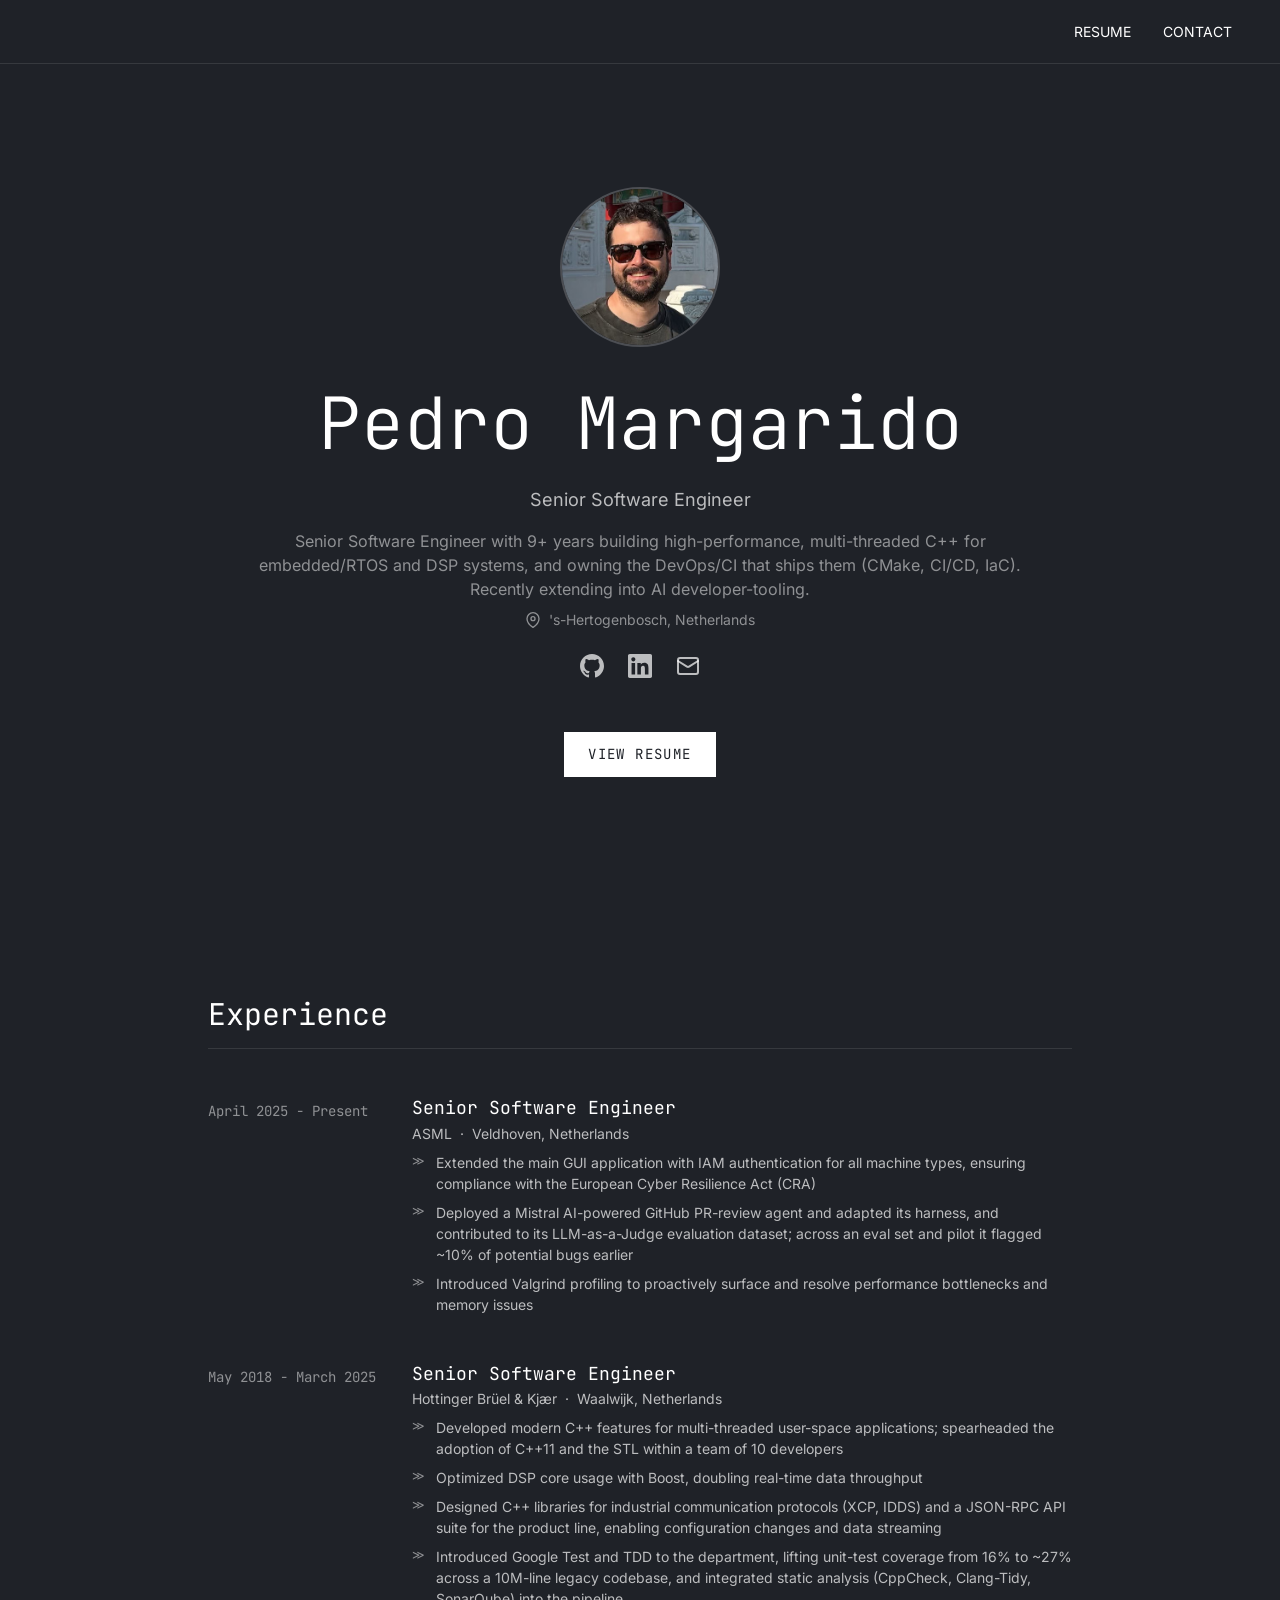
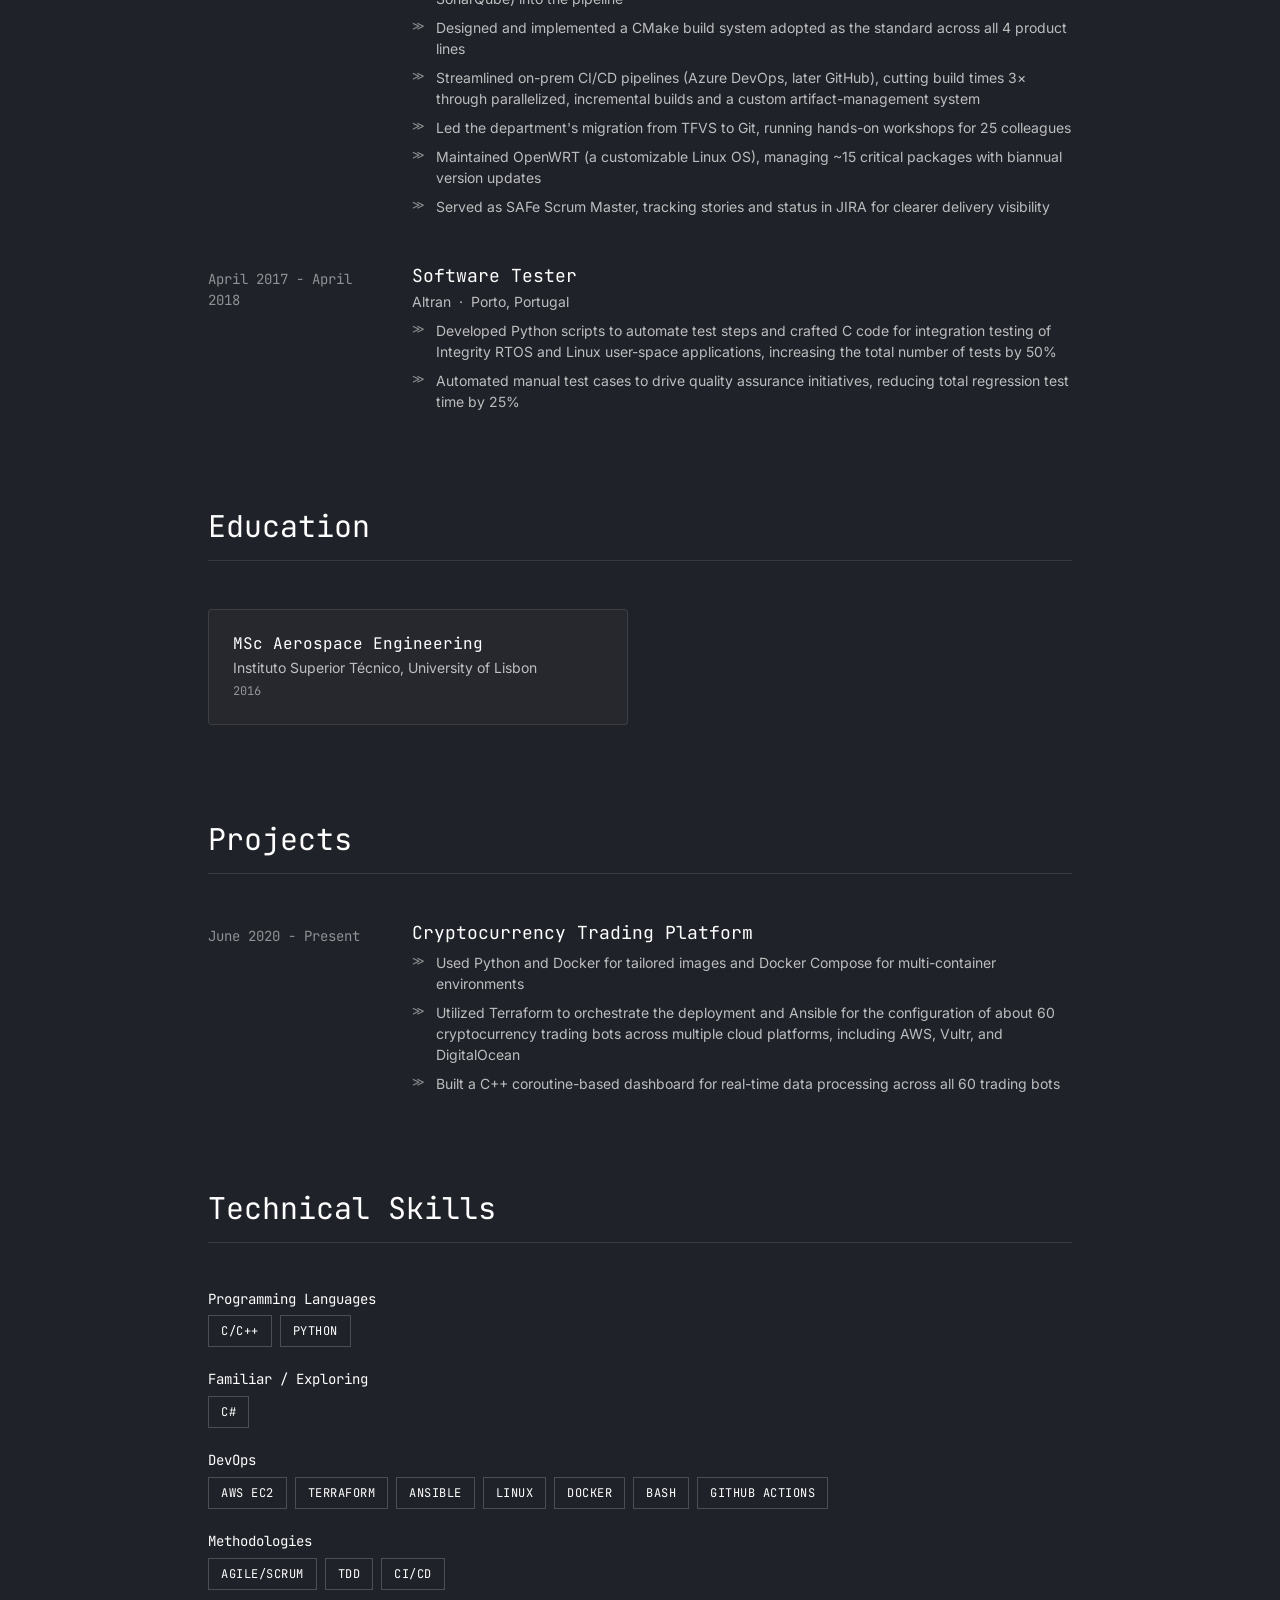
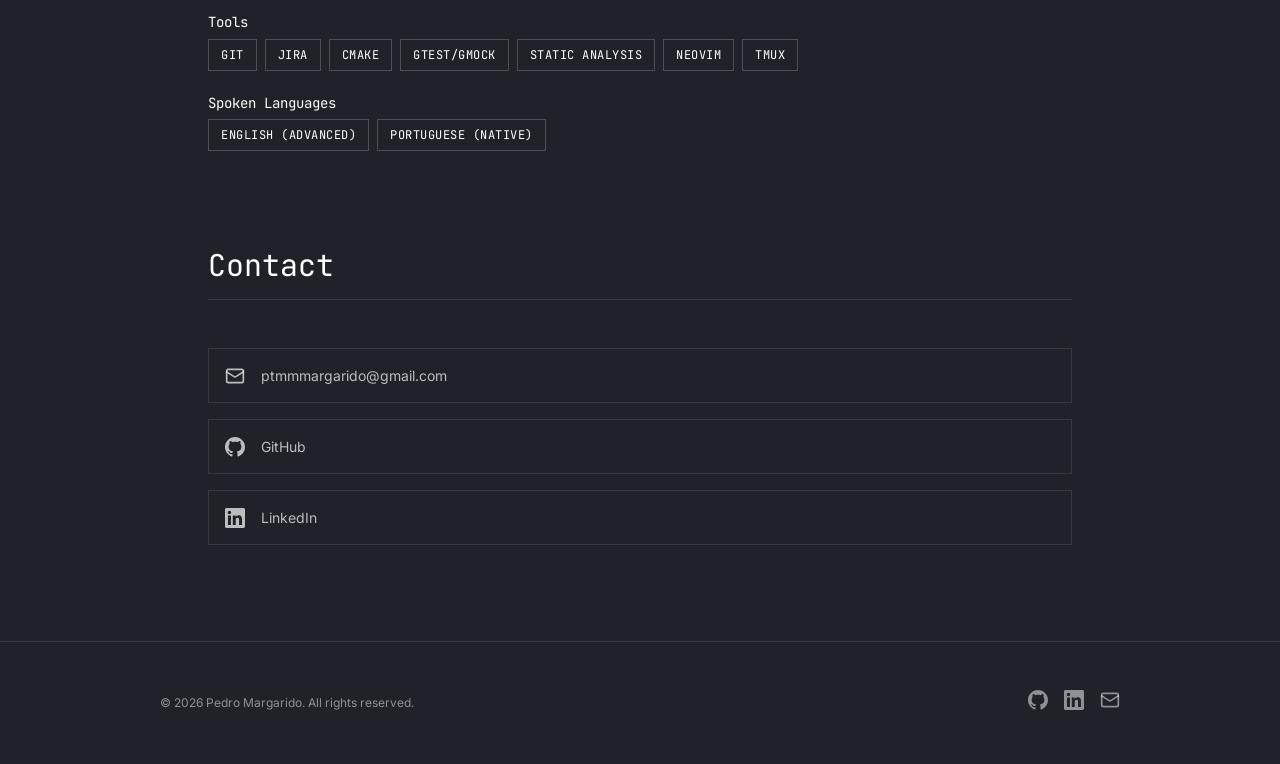
==== commit 20e7b7cd: "deploy: 335ff63776dc65e88bfe9a17aa91c2819c211530" ====
--- a/index.html
+++ b/index.html
@@ -1,9 +1,9 @@
-<!doctype html><html lang=en-us style="font-feature-settings:'cv01','ss03'"><head><meta name=generator content="Hugo 0.146.0"><meta charset=utf-8><meta name=viewport content="width=device-width,initial-scale=1"><title>Pedro Margarido</title>
-<meta name=description content="Software Engineer - Personal Resume"><meta name=theme-color content="#08090a"><meta property="og:title" content="Pedro Margarido"><meta property="og:description" content="Software Engineer - Personal Resume"><meta property="og:type" content="website"><meta property="og:url" content="https://pmargarido.dev/"><link rel=preload href=/fonts/InterVariable.woff2 as=font type=font/woff2 crossorigin><link rel=preload href=/fonts/JetBrainsMono-Light.woff2 as=font type=font/woff2 crossorigin><link rel=preload href=/fonts/Inter-Light.woff2 as=font type=font/woff2 crossorigin><link rel=stylesheet href=/css/style.css></head><body><a href=#main class=skip-link>Skip to main content</a><header class=navbar role=banner><button class=nav-toggle aria-label="Toggle navigation" aria-expanded=false aria-controls=nav-menu><svg width="24" height="24" viewBox="0 0 24 24" fill="none" stroke="currentcolor" stroke-width="2" stroke-linecap="round"><line x1="3" y1="6" x2="21" y2="6"/><line x1="3" y1="12" x2="21" y2="12"/><line x1="3" y1="18" x2="21" y2="18"/></svg></button><nav id=nav-menu class=nav-links role=navigation aria-label="Main navigation"><a href=/#resume class=nav-link>Resume</a>
-<a href=/#contact class=nav-link>Contact</a></nav></header><main id=main><section class=hero><div class=hero-inner><img src=/photo.jpg alt="Pedro Margarido" class=hero-photo onerror='this.style.display="none",this.nextElementSibling.style.display="flex"'><div class=hero-photo-placeholder style=display:none><svg width="48" height="48" viewBox="0 0 24 24" fill="none" stroke="currentcolor" stroke-width="1.5" stroke-linecap="round" stroke-linejoin="round"><path d="M20 21v-2a4 4 0 00-4-4H8a4 4 0 00-4 4v2"/><circle cx="12" cy="7" r="4"/></svg></div><h1 class=hero-name>Pedro Margarido</h1><p class=hero-role>Senior Software Engineer</p><p class=hero-tagline>Senior Software Engineer with 9+ years building high-performance, multi-threaded C++ for embedded/RTOS and DSP systems, and owning the DevOps/CI that ships them (CMake, CI/CD, IaC). Recently extending into AI developer-tooling.</p><p class=hero-location><svg width="16" height="16" viewBox="0 0 24 24" fill="none" stroke="currentcolor" stroke-width="2" stroke-linecap="round" stroke-linejoin="round"><path d="M21 10c0 7-9 13-9 13s-9-6-9-13a9 9 0 0118 0z"/><circle cx="12" cy="10" r="3"/></svg>
+<!doctype html><html lang=en-us><head><meta name=generator content="Hugo 0.146.0"><meta charset=utf-8><meta name=viewport content="width=device-width,initial-scale=1"><title>Pedro Margarido</title>
+<meta name=description content="Software Engineer - Personal Resume"><meta name=theme-color content="#1f2228"><meta property="og:title" content="Pedro Margarido"><meta property="og:description" content="Software Engineer - Personal Resume"><meta property="og:type" content="website"><meta property="og:url" content="https://pmargarido.dev/"><link rel=preload href=/fonts/JetBrainsMono-Light.woff2 as=font type=font/woff2 crossorigin><link rel=preload href=/fonts/Inter-Light.woff2 as=font type=font/woff2 crossorigin><link rel=stylesheet href=/css/style.css></head><body><a href=#main class=skip-link>Skip to main content</a><header class=navbar role=banner><button class=nav-toggle aria-label="Toggle navigation" aria-expanded=false aria-controls=nav-menu><svg width="24" height="24" viewBox="0 0 24 24" fill="none" stroke="currentcolor" stroke-width="2" stroke-linecap="round"><line x1="3" y1="6" x2="21" y2="6"/><line x1="3" y1="12" x2="21" y2="12"/><line x1="3" y1="18" x2="21" y2="18"/></svg></button><nav id=nav-menu class=nav-links role=navigation aria-label="Main navigation"><a href=/#resume class=nav-link>RESUME</a>
+<a href=/#contact class=nav-link>CONTACT</a></nav></header><main id=main><section class=hero><div class=hero-inner><img src=/photo.jpg alt="Pedro Margarido" class=hero-photo onerror='this.style.display="none",this.nextElementSibling.style.display="flex"'><div class=hero-photo-placeholder style=display:none><svg width="48" height="48" viewBox="0 0 24 24" fill="none" stroke="currentcolor" stroke-width="1.5" stroke-linecap="round" stroke-linejoin="round"><path d="M20 21v-2a4 4 0 00-4-4H8a4 4 0 00-4 4v2"/><circle cx="12" cy="7" r="4"/></svg></div><h1 class=hero-name>Pedro Margarido</h1><p class=hero-role>Senior Software Engineer</p><p class=hero-tagline>Senior Software Engineer with 9+ years building high-performance, multi-threaded C++ for embedded/RTOS and DSP systems, and owning the DevOps/CI that ships them (CMake, CI/CD, IaC). Recently extending into AI developer-tooling.</p><p class=hero-location><svg width="16" height="16" viewBox="0 0 24 24" fill="none" stroke="currentcolor" stroke-width="2" stroke-linecap="round" stroke-linejoin="round"><path d="M21 10c0 7-9 13-9 13s-9-6-9-13a9 9 0 0118 0z"/><circle cx="12" cy="10" r="3"/></svg>
 <span>'s-Hertogenbosch, Netherlands</span></p><div class=hero-social><a href=https://github.com/PTMargarido class=social-link aria-label=GitHub target=_blank rel="noopener noreferrer"><svg width="24" height="24" viewBox="0 0 24 24" fill="currentcolor"><path d="M12 0C5.374.0.0 5.373.0 12c0 5.302 3.438 9.8 8.207 11.387.599.111.793-.261.793-.577v-2.234c-3.338.726-4.033-1.416-4.033-1.416-.546-1.387-1.333-1.756-1.333-1.756-1.089-.745.083-.729.083-.729 1.205.084 1.839 1.237 1.839 1.237 1.07 1.834 2.807 1.304 3.492.997.107-.775.418-1.305.762-1.604-2.665-.305-5.467-1.334-5.467-5.931.0-1.311.469-2.381 1.236-3.221-.124-.303-.535-1.524.117-3.176.0.0 1.008-.322 3.301 1.23.957-.266 1.983-.399 3.003-.404 1.02.005 2.047.138 3.006.404 2.291-1.552 3.297-1.23 3.297-1.23.653 1.653.242 2.874.118 3.176.77.84 1.235 1.911 1.235 3.221.0 4.609-2.807 5.624-5.479 5.921.43.372.823 1.102.823 2.222v3.293c0 .319.192.694.801.576C20.566 21.797 24 17.3 24 12c0-6.627-5.373-12-12-12z"/></svg>
 </a><a href=https://linkedin.com/in/pedro-margarido class=social-link aria-label=LinkedIn target=_blank rel="noopener noreferrer"><svg width="24" height="24" viewBox="0 0 24 24" fill="currentcolor"><path d="M20.447 20.452h-3.554v-5.569c0-1.328-.027-3.037-1.852-3.037-1.853.0-2.136 1.445-2.136 2.939v5.667H9.351V9h3.414v1.561h.046c.477-.9 1.637-1.85 3.37-1.85 3.601.0 4.267 2.37 4.267 5.455v6.286zM5.337 7.433c-1.144.0-2.063-.926-2.063-2.065.0-1.138.92-2.063 2.063-2.063 1.14.0 2.064.925 2.064 2.063.0 1.139-.925 2.065-2.064 2.065zm1.782 13.019H3.555V9h3.564v11.452zM22.225.0H1.771C.792.0.0.774.0 1.729v20.542C0 23.227.792 24 1.771 24h20.451C23.2 24 24 23.227 24 22.271V1.729C24 .774 23.2.0 22.222.0h.003z"/></svg>
-</a><a href=mailto:ptmmmargarido@gmail.com class=social-link aria-label=Email><svg width="24" height="24" viewBox="0 0 24 24" fill="none" stroke="currentcolor" stroke-width="2" stroke-linecap="round" stroke-linejoin="round"><rect x="2" y="4" width="20" height="16" rx="2"/><path d="m22 7-8.97 5.7a1.94 1.94.0 01-2.06.0L2 7"/></svg></a></div><a href=#resume class=btn-primary>View resume</a></div></section><section id=resume class=resume-section><div class=section-block><h2 class=section-heading>Experience</h2><div class=timeline><div class=timeline-entry><div class=timeline-period>April 2025 - Present</div><div class=timeline-content><h3 class=timeline-title>Senior Software Engineer</h3><p class=timeline-meta>ASML<span class=meta-separator>&#183;</span>Veldhoven, Netherlands</p><ul class=timeline-highlights><li>Extended the main GUI application with IAM authentication for all machine types, ensuring compliance with the European Cyber Resilience Act (CRA)</li><li>Deployed a Mistral AI-powered GitHub PR-review agent and adapted its harness, and contributed to its LLM-as-a-Judge evaluation dataset; across an eval set and pilot it flagged ~10% of potential bugs earlier</li><li>Introduced Valgrind profiling to proactively surface and resolve performance bottlenecks and memory issues</li></ul></div></div><div class=timeline-entry><div class=timeline-period>May 2018 - March 2025</div><div class=timeline-content><h3 class=timeline-title>Senior Software Engineer</h3><p class=timeline-meta>Hottinger Brüel & Kjær<span class=meta-separator>&#183;</span>Waalwijk, Netherlands</p><ul class=timeline-highlights><li>Developed modern C++ features for multi-threaded user-space applications; spearheaded the adoption of C++11 and the STL within a team of 10 developers</li><li>Optimized DSP core usage with Boost, doubling real-time data throughput</li><li>Designed C++ libraries for industrial communication protocols (XCP, IDDS) and a JSON-RPC API suite for the product line, enabling configuration changes and data streaming</li><li>Introduced Google Test and TDD to the department, lifting unit-test coverage from 16% to ~27% across a 10M-line legacy codebase, and integrated static analysis (CppCheck, Clang-Tidy, SonarQube) into the pipeline</li><li>Designed and implemented a CMake build system adopted as the standard across all 4 product lines</li><li>Streamlined on-prem CI/CD pipelines (Azure DevOps, later GitHub), cutting build times 3× through parallelized, incremental builds and a custom artifact-management system</li><li>Led the department's migration from TFVS to Git, running hands-on workshops for 25 colleagues</li><li>Maintained OpenWRT (a customizable Linux OS), managing ~15 critical packages with biannual version updates</li><li>Served as SAFe Scrum Master, tracking stories and status in JIRA for clearer delivery visibility</li></ul></div></div><div class=timeline-entry><div class=timeline-period>April 2017 - April 2018</div><div class=timeline-content><h3 class=timeline-title>Software Tester</h3><p class=timeline-meta>Altran<span class=meta-separator>&#183;</span>Porto, Portugal</p><ul class=timeline-highlights><li>Developed Python scripts to automate test steps and crafted C code for integration testing of Integrity RTOS and Linux user-space applications, increasing the total number of tests by 50%</li><li>Automated manual test cases to drive quality assurance initiatives, reducing total regression test time by 25%</li></ul></div></div></div></div><div class=section-block><h2 class=section-heading>Education</h2><div class=education-grid><div class=education-card><h3 class=education-degree>MSc Aerospace Engineering</h3><p class=education-school>Instituto Superior Técnico, University of Lisbon</p><p class=education-year>2016</p></div></div></div><div class=section-block><h2 class=section-heading>Projects</h2><div class=timeline><div class=project-entry><div class=timeline-period>June 2020 - Present</div><div class=timeline-content><h3 class=timeline-title>Cryptocurrency Trading Platform</h3><ul class=timeline-highlights><li>Used Python and Docker for tailored images and Docker Compose for multi-container environments</li><li>Utilized Terraform to orchestrate the deployment and Ansible for the configuration of about 60 cryptocurrency trading bots across multiple cloud platforms, including AWS, Vultr, and DigitalOcean</li><li>Built a C++ coroutine-based dashboard for real-time data processing across all 60 trading bots</li></ul></div></div></div></div><div class=section-block><h2 class=section-heading>Technical Skills</h2><div class=skills-groups><div class=skill-group><h3 class=skill-category-heading>Programming Languages</h3><div class=skill-category-tags><span class=skill-tag>C/C++</span>
+</a><a href=mailto:ptmmmargarido@gmail.com class=social-link aria-label=Email><svg width="24" height="24" viewBox="0 0 24 24" fill="none" stroke="currentcolor" stroke-width="2" stroke-linecap="round" stroke-linejoin="round"><rect x="2" y="4" width="20" height="16" rx="2"/><path d="m22 7-8.97 5.7a1.94 1.94.0 01-2.06.0L2 7"/></svg></a></div><a href=#resume class=btn-primary>View Resume</a></div></section><section id=resume class=resume-section><div class=section-block><h2 class=section-heading>Experience</h2><div class=timeline><div class=timeline-entry><div class=timeline-period>April 2025 - Present</div><div class=timeline-content><h3 class=timeline-title>Senior Software Engineer</h3><p class=timeline-meta>ASML<span class=meta-separator>&#183;</span>Veldhoven, Netherlands</p><ul class=timeline-highlights><li>Extended the main GUI application with IAM authentication for all machine types, ensuring compliance with the European Cyber Resilience Act (CRA)</li><li>Deployed a Mistral AI-powered GitHub PR-review agent and adapted its harness, and contributed to its LLM-as-a-Judge evaluation dataset; across an eval set and pilot it flagged ~10% of potential bugs earlier</li><li>Introduced Valgrind profiling to proactively surface and resolve performance bottlenecks and memory issues</li></ul></div></div><div class=timeline-entry><div class=timeline-period>May 2018 - March 2025</div><div class=timeline-content><h3 class=timeline-title>Senior Software Engineer</h3><p class=timeline-meta>Hottinger Brüel & Kjær<span class=meta-separator>&#183;</span>Waalwijk, Netherlands</p><ul class=timeline-highlights><li>Developed modern C++ features for multi-threaded user-space applications; spearheaded the adoption of C++11 and the STL within a team of 10 developers</li><li>Optimized DSP core usage with Boost, doubling real-time data throughput</li><li>Designed C++ libraries for industrial communication protocols (XCP, IDDS) and a JSON-RPC API suite for the product line, enabling configuration changes and data streaming</li><li>Introduced Google Test and TDD to the department, lifting unit-test coverage from 16% to ~27% across a 10M-line legacy codebase, and integrated static analysis (CppCheck, Clang-Tidy, SonarQube) into the pipeline</li><li>Designed and implemented a CMake build system adopted as the standard across all 4 product lines</li><li>Streamlined on-prem CI/CD pipelines (Azure DevOps, later GitHub), cutting build times 3× through parallelized, incremental builds and a custom artifact-management system</li><li>Led the department's migration from TFVS to Git, running hands-on workshops for 25 colleagues</li><li>Maintained OpenWRT (a customizable Linux OS), managing ~15 critical packages with biannual version updates</li><li>Served as SAFe Scrum Master, tracking stories and status in JIRA for clearer delivery visibility</li></ul></div></div><div class=timeline-entry><div class=timeline-period>April 2017 - April 2018</div><div class=timeline-content><h3 class=timeline-title>Software Tester</h3><p class=timeline-meta>Altran<span class=meta-separator>&#183;</span>Porto, Portugal</p><ul class=timeline-highlights><li>Developed Python scripts to automate test steps and crafted C code for integration testing of Integrity RTOS and Linux user-space applications, increasing the total number of tests by 50%</li><li>Automated manual test cases to drive quality assurance initiatives, reducing total regression test time by 25%</li></ul></div></div></div></div><div class=section-block><h2 class=section-heading>Education</h2><div class=education-grid><div class=education-card><h3 class=education-degree>MSc Aerospace Engineering</h3><p class=education-school>Instituto Superior Técnico, University of Lisbon</p><p class=education-year>2016</p></div></div></div><div class=section-block><h2 class=section-heading>Projects</h2><div class=timeline><div class=project-entry><div class=timeline-period>June 2020 - Present</div><div class=timeline-content><h3 class=timeline-title>Cryptocurrency Trading Platform</h3><ul class=timeline-highlights><li>Used Python and Docker for tailored images and Docker Compose for multi-container environments</li><li>Utilized Terraform to orchestrate the deployment and Ansible for the configuration of about 60 cryptocurrency trading bots across multiple cloud platforms, including AWS, Vultr, and DigitalOcean</li><li>Built a C++ coroutine-based dashboard for real-time data processing across all 60 trading bots</li></ul></div></div></div></div><div class=section-block><h2 class=section-heading>Technical Skills</h2><div class=skills-groups><div class=skill-group><h3 class=skill-category-heading>Programming Languages</h3><div class=skill-category-tags><span class=skill-tag>C/C++</span>
 <span class=skill-tag>Python</span></div></div><div class=skill-group><h3 class=skill-category-heading>Familiar / Exploring</h3><div class=skill-category-tags><span class=skill-tag>C#</span></div></div><div class=skill-group><h3 class=skill-category-heading>DevOps</h3><div class=skill-category-tags><span class=skill-tag>AWS EC2</span>
 <span class=skill-tag>Terraform</span>
 <span class=skill-tag>Ansible</span>
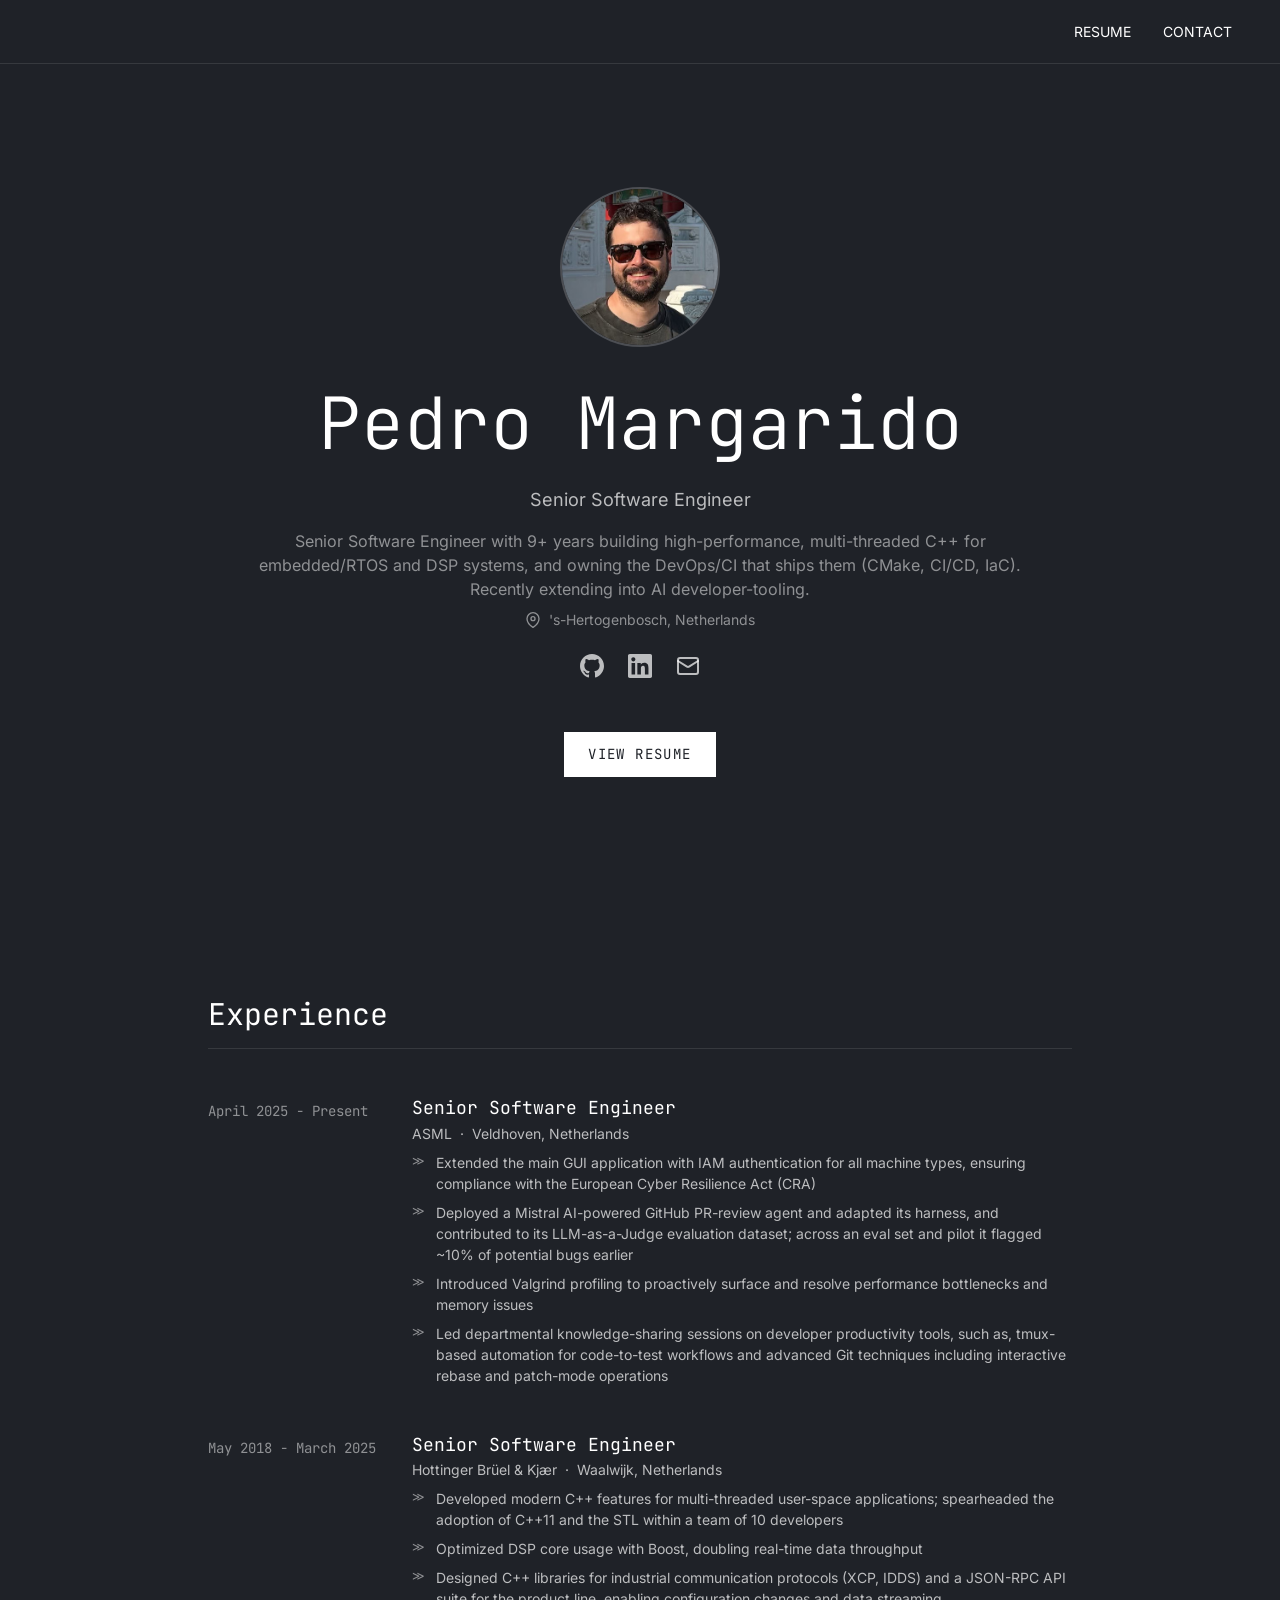
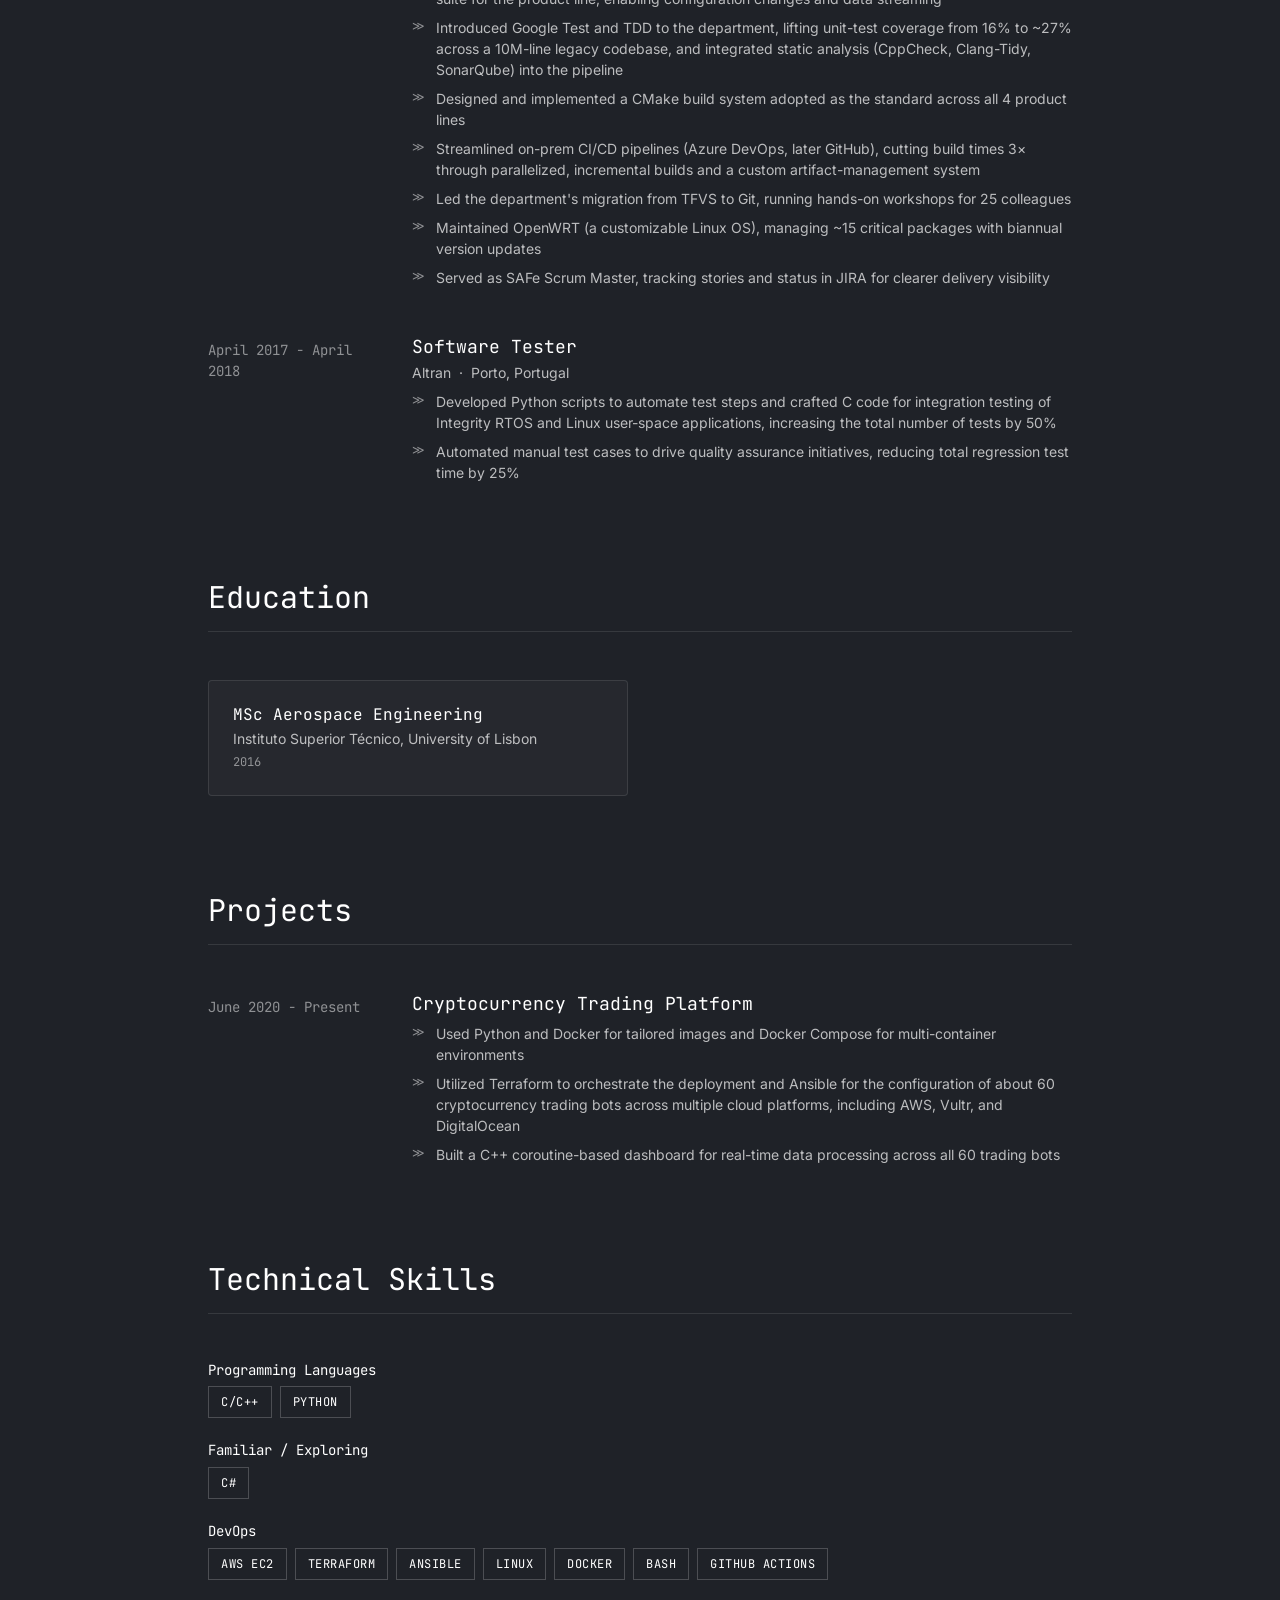
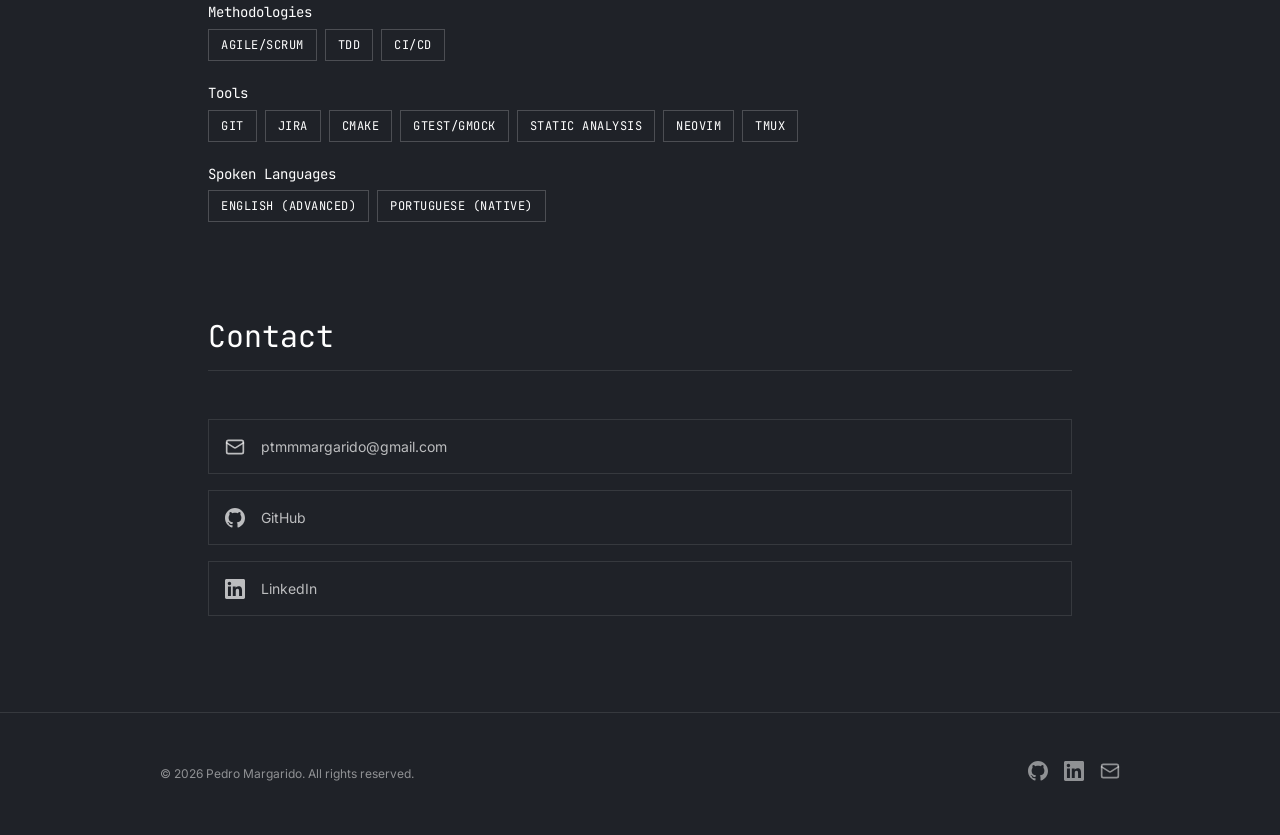
==== commit 92f58a32: "deploy: 1f78841294658461f30adb21fd116dac5ff10aa1" ====
--- a/index.html
+++ b/index.html
@@ -3,7 +3,7 @@
 <a href=/#contact class=nav-link>CONTACT</a></nav></header><main id=main><section class=hero><div class=hero-inner><img src=/photo.jpg alt="Pedro Margarido" class=hero-photo onerror='this.style.display="none",this.nextElementSibling.style.display="flex"'><div class=hero-photo-placeholder style=display:none><svg width="48" height="48" viewBox="0 0 24 24" fill="none" stroke="currentcolor" stroke-width="1.5" stroke-linecap="round" stroke-linejoin="round"><path d="M20 21v-2a4 4 0 00-4-4H8a4 4 0 00-4 4v2"/><circle cx="12" cy="7" r="4"/></svg></div><h1 class=hero-name>Pedro Margarido</h1><p class=hero-role>Senior Software Engineer</p><p class=hero-tagline>Senior Software Engineer with 9+ years building high-performance, multi-threaded C++ for embedded/RTOS and DSP systems, and owning the DevOps/CI that ships them (CMake, CI/CD, IaC). Recently extending into AI developer-tooling.</p><p class=hero-location><svg width="16" height="16" viewBox="0 0 24 24" fill="none" stroke="currentcolor" stroke-width="2" stroke-linecap="round" stroke-linejoin="round"><path d="M21 10c0 7-9 13-9 13s-9-6-9-13a9 9 0 0118 0z"/><circle cx="12" cy="10" r="3"/></svg>
 <span>'s-Hertogenbosch, Netherlands</span></p><div class=hero-social><a href=https://github.com/PTMargarido class=social-link aria-label=GitHub target=_blank rel="noopener noreferrer"><svg width="24" height="24" viewBox="0 0 24 24" fill="currentcolor"><path d="M12 0C5.374.0.0 5.373.0 12c0 5.302 3.438 9.8 8.207 11.387.599.111.793-.261.793-.577v-2.234c-3.338.726-4.033-1.416-4.033-1.416-.546-1.387-1.333-1.756-1.333-1.756-1.089-.745.083-.729.083-.729 1.205.084 1.839 1.237 1.839 1.237 1.07 1.834 2.807 1.304 3.492.997.107-.775.418-1.305.762-1.604-2.665-.305-5.467-1.334-5.467-5.931.0-1.311.469-2.381 1.236-3.221-.124-.303-.535-1.524.117-3.176.0.0 1.008-.322 3.301 1.23.957-.266 1.983-.399 3.003-.404 1.02.005 2.047.138 3.006.404 2.291-1.552 3.297-1.23 3.297-1.23.653 1.653.242 2.874.118 3.176.77.84 1.235 1.911 1.235 3.221.0 4.609-2.807 5.624-5.479 5.921.43.372.823 1.102.823 2.222v3.293c0 .319.192.694.801.576C20.566 21.797 24 17.3 24 12c0-6.627-5.373-12-12-12z"/></svg>
 </a><a href=https://linkedin.com/in/pedro-margarido class=social-link aria-label=LinkedIn target=_blank rel="noopener noreferrer"><svg width="24" height="24" viewBox="0 0 24 24" fill="currentcolor"><path d="M20.447 20.452h-3.554v-5.569c0-1.328-.027-3.037-1.852-3.037-1.853.0-2.136 1.445-2.136 2.939v5.667H9.351V9h3.414v1.561h.046c.477-.9 1.637-1.85 3.37-1.85 3.601.0 4.267 2.37 4.267 5.455v6.286zM5.337 7.433c-1.144.0-2.063-.926-2.063-2.065.0-1.138.92-2.063 2.063-2.063 1.14.0 2.064.925 2.064 2.063.0 1.139-.925 2.065-2.064 2.065zm1.782 13.019H3.555V9h3.564v11.452zM22.225.0H1.771C.792.0.0.774.0 1.729v20.542C0 23.227.792 24 1.771 24h20.451C23.2 24 24 23.227 24 22.271V1.729C24 .774 23.2.0 22.222.0h.003z"/></svg>
-</a><a href=mailto:ptmmmargarido@gmail.com class=social-link aria-label=Email><svg width="24" height="24" viewBox="0 0 24 24" fill="none" stroke="currentcolor" stroke-width="2" stroke-linecap="round" stroke-linejoin="round"><rect x="2" y="4" width="20" height="16" rx="2"/><path d="m22 7-8.97 5.7a1.94 1.94.0 01-2.06.0L2 7"/></svg></a></div><a href=#resume class=btn-primary>View Resume</a></div></section><section id=resume class=resume-section><div class=section-block><h2 class=section-heading>Experience</h2><div class=timeline><div class=timeline-entry><div class=timeline-period>April 2025 - Present</div><div class=timeline-content><h3 class=timeline-title>Senior Software Engineer</h3><p class=timeline-meta>ASML<span class=meta-separator>&#183;</span>Veldhoven, Netherlands</p><ul class=timeline-highlights><li>Extended the main GUI application with IAM authentication for all machine types, ensuring compliance with the European Cyber Resilience Act (CRA)</li><li>Deployed a Mistral AI-powered GitHub PR-review agent and adapted its harness, and contributed to its LLM-as-a-Judge evaluation dataset; across an eval set and pilot it flagged ~10% of potential bugs earlier</li><li>Introduced Valgrind profiling to proactively surface and resolve performance bottlenecks and memory issues</li></ul></div></div><div class=timeline-entry><div class=timeline-period>May 2018 - March 2025</div><div class=timeline-content><h3 class=timeline-title>Senior Software Engineer</h3><p class=timeline-meta>Hottinger Brüel & Kjær<span class=meta-separator>&#183;</span>Waalwijk, Netherlands</p><ul class=timeline-highlights><li>Developed modern C++ features for multi-threaded user-space applications; spearheaded the adoption of C++11 and the STL within a team of 10 developers</li><li>Optimized DSP core usage with Boost, doubling real-time data throughput</li><li>Designed C++ libraries for industrial communication protocols (XCP, IDDS) and a JSON-RPC API suite for the product line, enabling configuration changes and data streaming</li><li>Introduced Google Test and TDD to the department, lifting unit-test coverage from 16% to ~27% across a 10M-line legacy codebase, and integrated static analysis (CppCheck, Clang-Tidy, SonarQube) into the pipeline</li><li>Designed and implemented a CMake build system adopted as the standard across all 4 product lines</li><li>Streamlined on-prem CI/CD pipelines (Azure DevOps, later GitHub), cutting build times 3× through parallelized, incremental builds and a custom artifact-management system</li><li>Led the department's migration from TFVS to Git, running hands-on workshops for 25 colleagues</li><li>Maintained OpenWRT (a customizable Linux OS), managing ~15 critical packages with biannual version updates</li><li>Served as SAFe Scrum Master, tracking stories and status in JIRA for clearer delivery visibility</li></ul></div></div><div class=timeline-entry><div class=timeline-period>April 2017 - April 2018</div><div class=timeline-content><h3 class=timeline-title>Software Tester</h3><p class=timeline-meta>Altran<span class=meta-separator>&#183;</span>Porto, Portugal</p><ul class=timeline-highlights><li>Developed Python scripts to automate test steps and crafted C code for integration testing of Integrity RTOS and Linux user-space applications, increasing the total number of tests by 50%</li><li>Automated manual test cases to drive quality assurance initiatives, reducing total regression test time by 25%</li></ul></div></div></div></div><div class=section-block><h2 class=section-heading>Education</h2><div class=education-grid><div class=education-card><h3 class=education-degree>MSc Aerospace Engineering</h3><p class=education-school>Instituto Superior Técnico, University of Lisbon</p><p class=education-year>2016</p></div></div></div><div class=section-block><h2 class=section-heading>Projects</h2><div class=timeline><div class=project-entry><div class=timeline-period>June 2020 - Present</div><div class=timeline-content><h3 class=timeline-title>Cryptocurrency Trading Platform</h3><ul class=timeline-highlights><li>Used Python and Docker for tailored images and Docker Compose for multi-container environments</li><li>Utilized Terraform to orchestrate the deployment and Ansible for the configuration of about 60 cryptocurrency trading bots across multiple cloud platforms, including AWS, Vultr, and DigitalOcean</li><li>Built a C++ coroutine-based dashboard for real-time data processing across all 60 trading bots</li></ul></div></div></div></div><div class=section-block><h2 class=section-heading>Technical Skills</h2><div class=skills-groups><div class=skill-group><h3 class=skill-category-heading>Programming Languages</h3><div class=skill-category-tags><span class=skill-tag>C/C++</span>
+</a><a href=mailto:ptmmmargarido@gmail.com class=social-link aria-label=Email><svg width="24" height="24" viewBox="0 0 24 24" fill="none" stroke="currentcolor" stroke-width="2" stroke-linecap="round" stroke-linejoin="round"><rect x="2" y="4" width="20" height="16" rx="2"/><path d="m22 7-8.97 5.7a1.94 1.94.0 01-2.06.0L2 7"/></svg></a></div><a href=#resume class=btn-primary>View Resume</a></div></section><section id=resume class=resume-section><div class=section-block><h2 class=section-heading>Experience</h2><div class=timeline><div class=timeline-entry><div class=timeline-period>April 2025 - Present</div><div class=timeline-content><h3 class=timeline-title>Senior Software Engineer</h3><p class=timeline-meta>ASML<span class=meta-separator>&#183;</span>Veldhoven, Netherlands</p><ul class=timeline-highlights><li>Extended the main GUI application with IAM authentication for all machine types, ensuring compliance with the European Cyber Resilience Act (CRA)</li><li>Deployed a Mistral AI-powered GitHub PR-review agent and adapted its harness, and contributed to its LLM-as-a-Judge evaluation dataset; across an eval set and pilot it flagged ~10% of potential bugs earlier</li><li>Introduced Valgrind profiling to proactively surface and resolve performance bottlenecks and memory issues</li><li>Led departmental knowledge-sharing sessions on developer productivity tools, such as, tmux-based automation for code-to-test workflows and advanced Git techniques including interactive rebase and patch-mode operations</li></ul></div></div><div class=timeline-entry><div class=timeline-period>May 2018 - March 2025</div><div class=timeline-content><h3 class=timeline-title>Senior Software Engineer</h3><p class=timeline-meta>Hottinger Brüel & Kjær<span class=meta-separator>&#183;</span>Waalwijk, Netherlands</p><ul class=timeline-highlights><li>Developed modern C++ features for multi-threaded user-space applications; spearheaded the adoption of C++11 and the STL within a team of 10 developers</li><li>Optimized DSP core usage with Boost, doubling real-time data throughput</li><li>Designed C++ libraries for industrial communication protocols (XCP, IDDS) and a JSON-RPC API suite for the product line, enabling configuration changes and data streaming</li><li>Introduced Google Test and TDD to the department, lifting unit-test coverage from 16% to ~27% across a 10M-line legacy codebase, and integrated static analysis (CppCheck, Clang-Tidy, SonarQube) into the pipeline</li><li>Designed and implemented a CMake build system adopted as the standard across all 4 product lines</li><li>Streamlined on-prem CI/CD pipelines (Azure DevOps, later GitHub), cutting build times 3× through parallelized, incremental builds and a custom artifact-management system</li><li>Led the department's migration from TFVS to Git, running hands-on workshops for 25 colleagues</li><li>Maintained OpenWRT (a customizable Linux OS), managing ~15 critical packages with biannual version updates</li><li>Served as SAFe Scrum Master, tracking stories and status in JIRA for clearer delivery visibility</li></ul></div></div><div class=timeline-entry><div class=timeline-period>April 2017 - April 2018</div><div class=timeline-content><h3 class=timeline-title>Software Tester</h3><p class=timeline-meta>Altran<span class=meta-separator>&#183;</span>Porto, Portugal</p><ul class=timeline-highlights><li>Developed Python scripts to automate test steps and crafted C code for integration testing of Integrity RTOS and Linux user-space applications, increasing the total number of tests by 50%</li><li>Automated manual test cases to drive quality assurance initiatives, reducing total regression test time by 25%</li></ul></div></div></div></div><div class=section-block><h2 class=section-heading>Education</h2><div class=education-grid><div class=education-card><h3 class=education-degree>MSc Aerospace Engineering</h3><p class=education-school>Instituto Superior Técnico, University of Lisbon</p><p class=education-year>2016</p></div></div></div><div class=section-block><h2 class=section-heading>Projects</h2><div class=timeline><div class=project-entry><div class=timeline-period>June 2020 - Present</div><div class=timeline-content><h3 class=timeline-title>Cryptocurrency Trading Platform</h3><ul class=timeline-highlights><li>Used Python and Docker for tailored images and Docker Compose for multi-container environments</li><li>Utilized Terraform to orchestrate the deployment and Ansible for the configuration of about 60 cryptocurrency trading bots across multiple cloud platforms, including AWS, Vultr, and DigitalOcean</li><li>Built a C++ coroutine-based dashboard for real-time data processing across all 60 trading bots</li></ul></div></div></div></div><div class=section-block><h2 class=section-heading>Technical Skills</h2><div class=skills-groups><div class=skill-group><h3 class=skill-category-heading>Programming Languages</h3><div class=skill-category-tags><span class=skill-tag>C/C++</span>
 <span class=skill-tag>Python</span></div></div><div class=skill-group><h3 class=skill-category-heading>Familiar / Exploring</h3><div class=skill-category-tags><span class=skill-tag>C#</span></div></div><div class=skill-group><h3 class=skill-category-heading>DevOps</h3><div class=skill-category-tags><span class=skill-tag>AWS EC2</span>
 <span class=skill-tag>Terraform</span>
 <span class=skill-tag>Ansible</span>
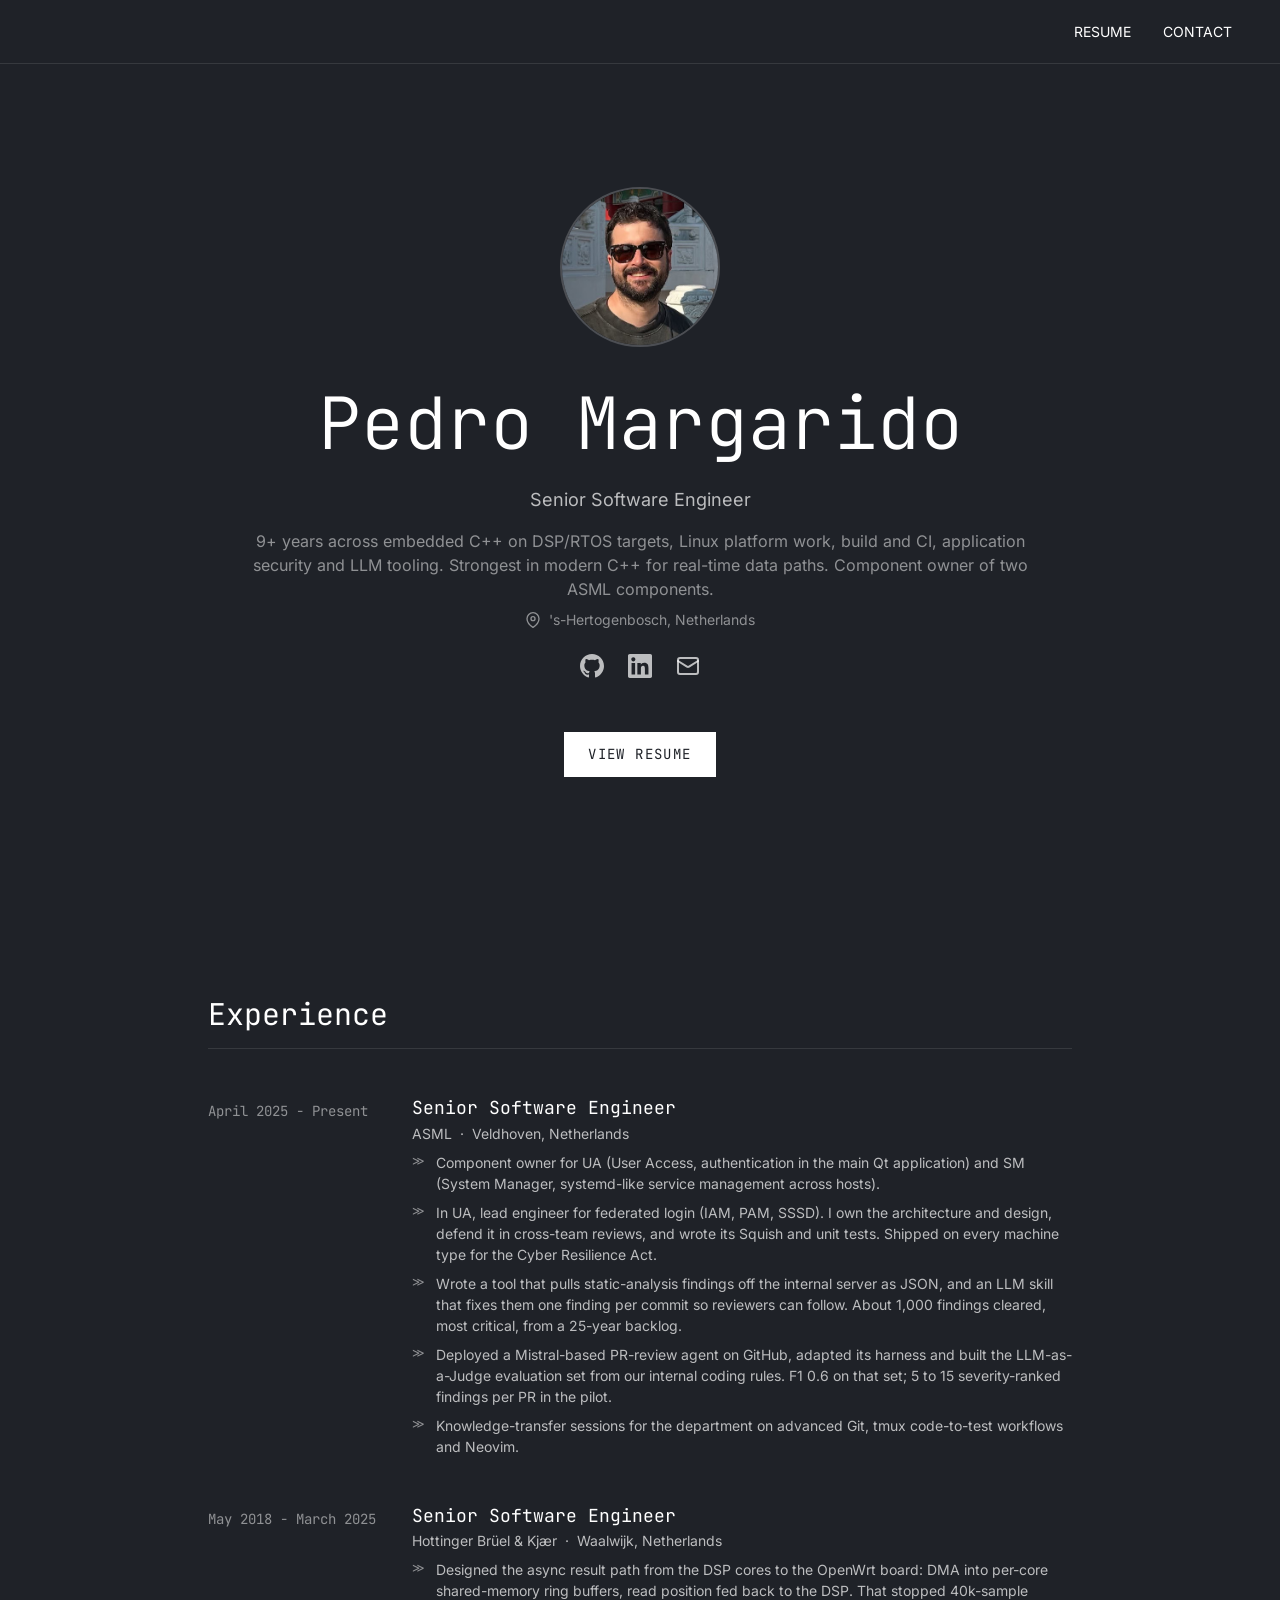
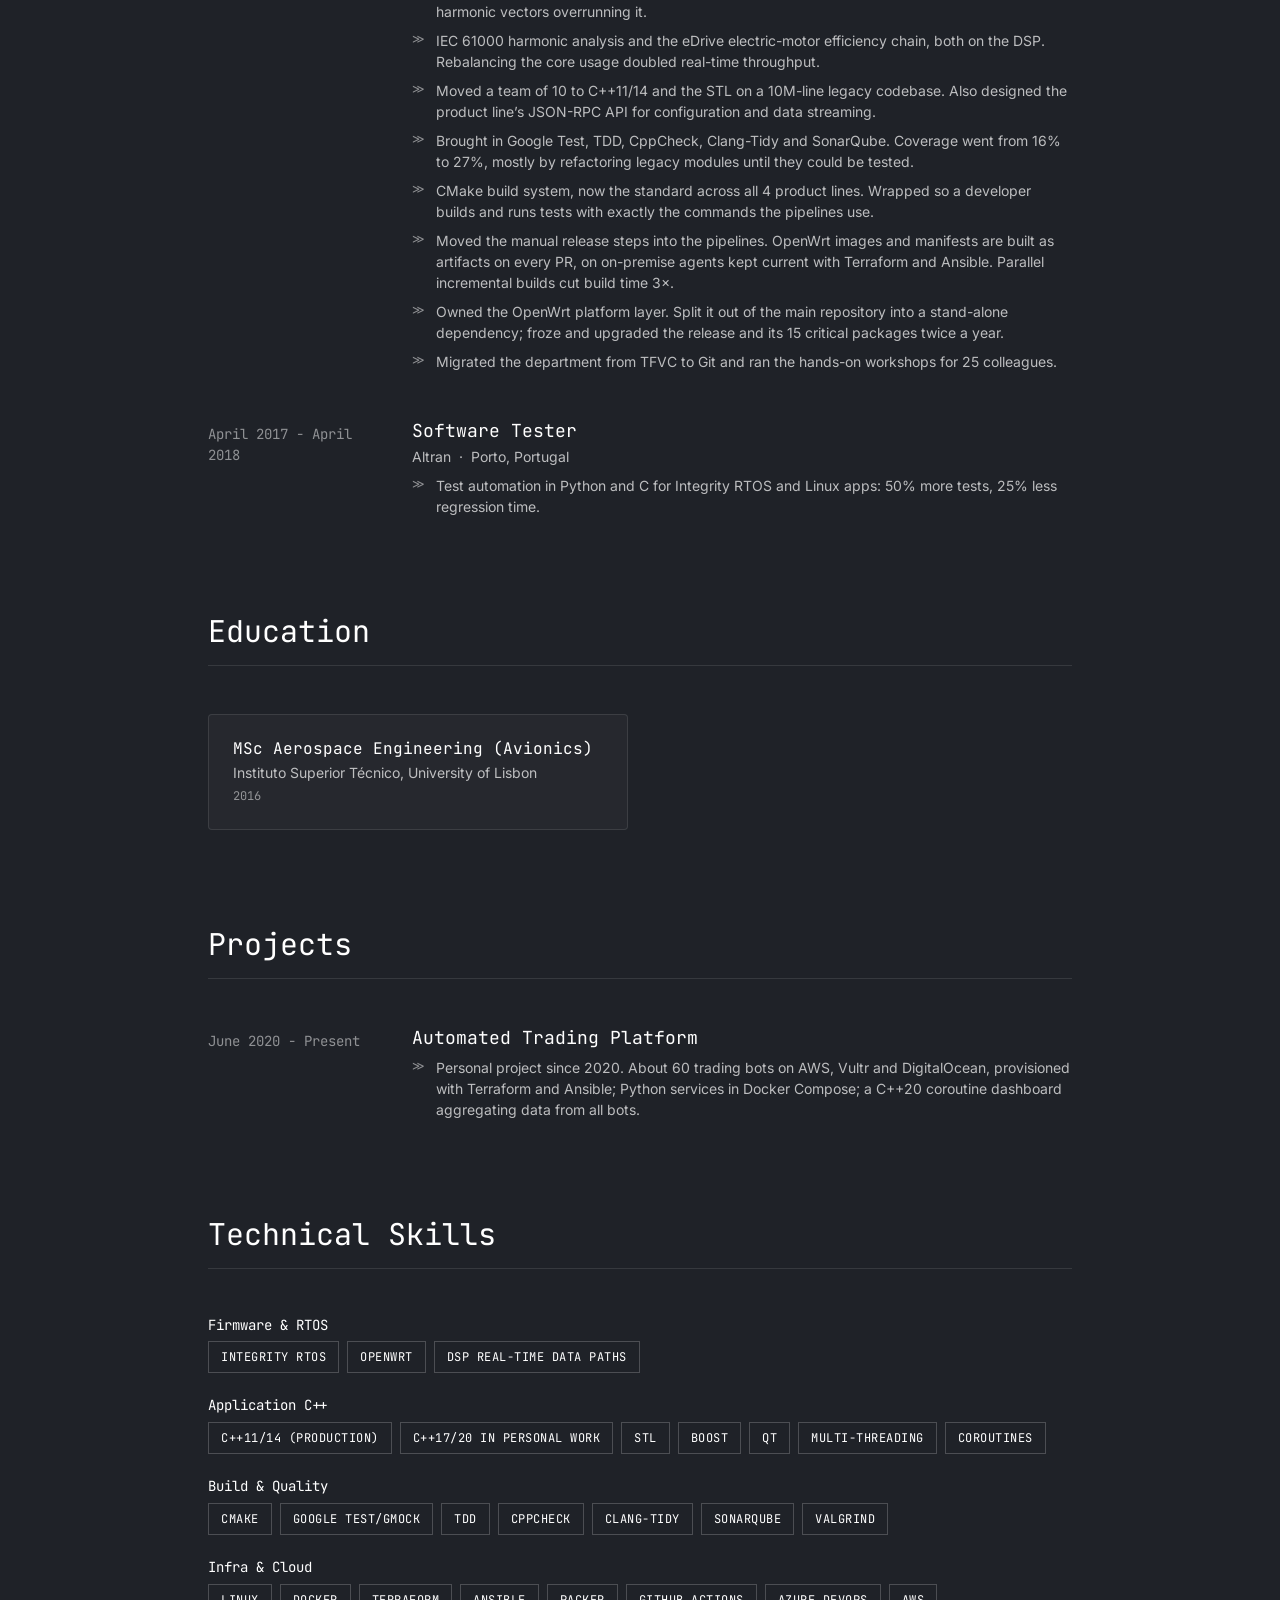
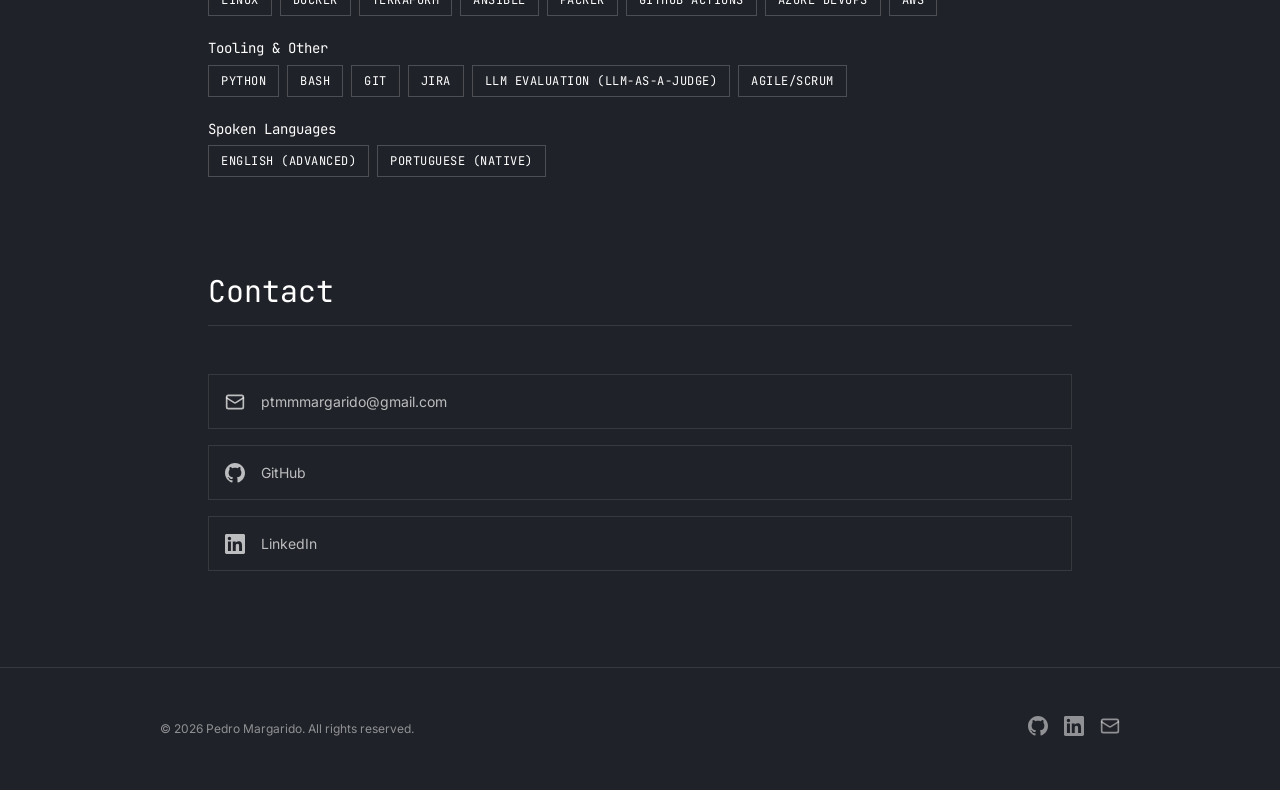
==== commit 96793315: "deploy: 892143792f4e4798eec1887a3521734b9c5f5e41" ====
--- a/index.html
+++ b/index.html
@@ -1,24 +1,35 @@
 <!doctype html><html lang=en-us><head><meta name=generator content="Hugo 0.146.0"><meta charset=utf-8><meta name=viewport content="width=device-width,initial-scale=1"><title>Pedro Margarido</title>
 <meta name=description content="Software Engineer - Personal Resume"><meta name=theme-color content="#1f2228"><meta property="og:title" content="Pedro Margarido"><meta property="og:description" content="Software Engineer - Personal Resume"><meta property="og:type" content="website"><meta property="og:url" content="https://pmargarido.dev/"><link rel=preload href=/fonts/JetBrainsMono-Light.woff2 as=font type=font/woff2 crossorigin><link rel=preload href=/fonts/Inter-Light.woff2 as=font type=font/woff2 crossorigin><link rel=stylesheet href=/css/style.css></head><body><a href=#main class=skip-link>Skip to main content</a><header class=navbar role=banner><button class=nav-toggle aria-label="Toggle navigation" aria-expanded=false aria-controls=nav-menu><svg width="24" height="24" viewBox="0 0 24 24" fill="none" stroke="currentcolor" stroke-width="2" stroke-linecap="round"><line x1="3" y1="6" x2="21" y2="6"/><line x1="3" y1="12" x2="21" y2="12"/><line x1="3" y1="18" x2="21" y2="18"/></svg></button><nav id=nav-menu class=nav-links role=navigation aria-label="Main navigation"><a href=/#resume class=nav-link>RESUME</a>
-<a href=/#contact class=nav-link>CONTACT</a></nav></header><main id=main><section class=hero><div class=hero-inner><img src=/photo.jpg alt="Pedro Margarido" class=hero-photo onerror='this.style.display="none",this.nextElementSibling.style.display="flex"'><div class=hero-photo-placeholder style=display:none><svg width="48" height="48" viewBox="0 0 24 24" fill="none" stroke="currentcolor" stroke-width="1.5" stroke-linecap="round" stroke-linejoin="round"><path d="M20 21v-2a4 4 0 00-4-4H8a4 4 0 00-4 4v2"/><circle cx="12" cy="7" r="4"/></svg></div><h1 class=hero-name>Pedro Margarido</h1><p class=hero-role>Senior Software Engineer</p><p class=hero-tagline>Senior Software Engineer with 9+ years building high-performance, multi-threaded C++ for embedded/RTOS and DSP systems, and owning the DevOps/CI that ships them (CMake, CI/CD, IaC). Recently extending into AI developer-tooling.</p><p class=hero-location><svg width="16" height="16" viewBox="0 0 24 24" fill="none" stroke="currentcolor" stroke-width="2" stroke-linecap="round" stroke-linejoin="round"><path d="M21 10c0 7-9 13-9 13s-9-6-9-13a9 9 0 0118 0z"/><circle cx="12" cy="10" r="3"/></svg>
+<a href=/#contact class=nav-link>CONTACT</a></nav></header><main id=main><section class=hero><div class=hero-inner><img src=/photo.jpg alt="Pedro Margarido" class=hero-photo onerror='this.style.display="none",this.nextElementSibling.style.display="flex"'><div class=hero-photo-placeholder style=display:none><svg width="48" height="48" viewBox="0 0 24 24" fill="none" stroke="currentcolor" stroke-width="1.5" stroke-linecap="round" stroke-linejoin="round"><path d="M20 21v-2a4 4 0 00-4-4H8a4 4 0 00-4 4v2"/><circle cx="12" cy="7" r="4"/></svg></div><h1 class=hero-name>Pedro Margarido</h1><p class=hero-role>Senior Software Engineer</p><p class=hero-tagline>9+ years across embedded C++ on DSP/RTOS targets, Linux platform work, build and CI, application security and LLM tooling. Strongest in modern C++ for real-time data paths. Component owner of two ASML components.</p><p class=hero-location><svg width="16" height="16" viewBox="0 0 24 24" fill="none" stroke="currentcolor" stroke-width="2" stroke-linecap="round" stroke-linejoin="round"><path d="M21 10c0 7-9 13-9 13s-9-6-9-13a9 9 0 0118 0z"/><circle cx="12" cy="10" r="3"/></svg>
 <span>'s-Hertogenbosch, Netherlands</span></p><div class=hero-social><a href=https://github.com/PTMargarido class=social-link aria-label=GitHub target=_blank rel="noopener noreferrer"><svg width="24" height="24" viewBox="0 0 24 24" fill="currentcolor"><path d="M12 0C5.374.0.0 5.373.0 12c0 5.302 3.438 9.8 8.207 11.387.599.111.793-.261.793-.577v-2.234c-3.338.726-4.033-1.416-4.033-1.416-.546-1.387-1.333-1.756-1.333-1.756-1.089-.745.083-.729.083-.729 1.205.084 1.839 1.237 1.839 1.237 1.07 1.834 2.807 1.304 3.492.997.107-.775.418-1.305.762-1.604-2.665-.305-5.467-1.334-5.467-5.931.0-1.311.469-2.381 1.236-3.221-.124-.303-.535-1.524.117-3.176.0.0 1.008-.322 3.301 1.23.957-.266 1.983-.399 3.003-.404 1.02.005 2.047.138 3.006.404 2.291-1.552 3.297-1.23 3.297-1.23.653 1.653.242 2.874.118 3.176.77.84 1.235 1.911 1.235 3.221.0 4.609-2.807 5.624-5.479 5.921.43.372.823 1.102.823 2.222v3.293c0 .319.192.694.801.576C20.566 21.797 24 17.3 24 12c0-6.627-5.373-12-12-12z"/></svg>
 </a><a href=https://linkedin.com/in/pedro-margarido class=social-link aria-label=LinkedIn target=_blank rel="noopener noreferrer"><svg width="24" height="24" viewBox="0 0 24 24" fill="currentcolor"><path d="M20.447 20.452h-3.554v-5.569c0-1.328-.027-3.037-1.852-3.037-1.853.0-2.136 1.445-2.136 2.939v5.667H9.351V9h3.414v1.561h.046c.477-.9 1.637-1.85 3.37-1.85 3.601.0 4.267 2.37 4.267 5.455v6.286zM5.337 7.433c-1.144.0-2.063-.926-2.063-2.065.0-1.138.92-2.063 2.063-2.063 1.14.0 2.064.925 2.064 2.063.0 1.139-.925 2.065-2.064 2.065zm1.782 13.019H3.555V9h3.564v11.452zM22.225.0H1.771C.792.0.0.774.0 1.729v20.542C0 23.227.792 24 1.771 24h20.451C23.2 24 24 23.227 24 22.271V1.729C24 .774 23.2.0 22.222.0h.003z"/></svg>
-</a><a href=mailto:ptmmmargarido@gmail.com class=social-link aria-label=Email><svg width="24" height="24" viewBox="0 0 24 24" fill="none" stroke="currentcolor" stroke-width="2" stroke-linecap="round" stroke-linejoin="round"><rect x="2" y="4" width="20" height="16" rx="2"/><path d="m22 7-8.97 5.7a1.94 1.94.0 01-2.06.0L2 7"/></svg></a></div><a href=#resume class=btn-primary>View Resume</a></div></section><section id=resume class=resume-section><div class=section-block><h2 class=section-heading>Experience</h2><div class=timeline><div class=timeline-entry><div class=timeline-period>April 2025 - Present</div><div class=timeline-content><h3 class=timeline-title>Senior Software Engineer</h3><p class=timeline-meta>ASML<span class=meta-separator>&#183;</span>Veldhoven, Netherlands</p><ul class=timeline-highlights><li>Extended the main GUI application with IAM authentication for all machine types, ensuring compliance with the European Cyber Resilience Act (CRA)</li><li>Deployed a Mistral AI-powered GitHub PR-review agent and adapted its harness, and contributed to its LLM-as-a-Judge evaluation dataset; across an eval set and pilot it flagged ~10% of potential bugs earlier</li><li>Introduced Valgrind profiling to proactively surface and resolve performance bottlenecks and memory issues</li><li>Led departmental knowledge-sharing sessions on developer productivity tools, such as, tmux-based automation for code-to-test workflows and advanced Git techniques including interactive rebase and patch-mode operations</li></ul></div></div><div class=timeline-entry><div class=timeline-period>May 2018 - March 2025</div><div class=timeline-content><h3 class=timeline-title>Senior Software Engineer</h3><p class=timeline-meta>Hottinger Brüel & Kjær<span class=meta-separator>&#183;</span>Waalwijk, Netherlands</p><ul class=timeline-highlights><li>Developed modern C++ features for multi-threaded user-space applications; spearheaded the adoption of C++11 and the STL within a team of 10 developers</li><li>Optimized DSP core usage with Boost, doubling real-time data throughput</li><li>Designed C++ libraries for industrial communication protocols (XCP, IDDS) and a JSON-RPC API suite for the product line, enabling configuration changes and data streaming</li><li>Introduced Google Test and TDD to the department, lifting unit-test coverage from 16% to ~27% across a 10M-line legacy codebase, and integrated static analysis (CppCheck, Clang-Tidy, SonarQube) into the pipeline</li><li>Designed and implemented a CMake build system adopted as the standard across all 4 product lines</li><li>Streamlined on-prem CI/CD pipelines (Azure DevOps, later GitHub), cutting build times 3× through parallelized, incremental builds and a custom artifact-management system</li><li>Led the department's migration from TFVS to Git, running hands-on workshops for 25 colleagues</li><li>Maintained OpenWRT (a customizable Linux OS), managing ~15 critical packages with biannual version updates</li><li>Served as SAFe Scrum Master, tracking stories and status in JIRA for clearer delivery visibility</li></ul></div></div><div class=timeline-entry><div class=timeline-period>April 2017 - April 2018</div><div class=timeline-content><h3 class=timeline-title>Software Tester</h3><p class=timeline-meta>Altran<span class=meta-separator>&#183;</span>Porto, Portugal</p><ul class=timeline-highlights><li>Developed Python scripts to automate test steps and crafted C code for integration testing of Integrity RTOS and Linux user-space applications, increasing the total number of tests by 50%</li><li>Automated manual test cases to drive quality assurance initiatives, reducing total regression test time by 25%</li></ul></div></div></div></div><div class=section-block><h2 class=section-heading>Education</h2><div class=education-grid><div class=education-card><h3 class=education-degree>MSc Aerospace Engineering</h3><p class=education-school>Instituto Superior Técnico, University of Lisbon</p><p class=education-year>2016</p></div></div></div><div class=section-block><h2 class=section-heading>Projects</h2><div class=timeline><div class=project-entry><div class=timeline-period>June 2020 - Present</div><div class=timeline-content><h3 class=timeline-title>Cryptocurrency Trading Platform</h3><ul class=timeline-highlights><li>Used Python and Docker for tailored images and Docker Compose for multi-container environments</li><li>Utilized Terraform to orchestrate the deployment and Ansible for the configuration of about 60 cryptocurrency trading bots across multiple cloud platforms, including AWS, Vultr, and DigitalOcean</li><li>Built a C++ coroutine-based dashboard for real-time data processing across all 60 trading bots</li></ul></div></div></div></div><div class=section-block><h2 class=section-heading>Technical Skills</h2><div class=skills-groups><div class=skill-group><h3 class=skill-category-heading>Programming Languages</h3><div class=skill-category-tags><span class=skill-tag>C/C++</span>
-<span class=skill-tag>Python</span></div></div><div class=skill-group><h3 class=skill-category-heading>Familiar / Exploring</h3><div class=skill-category-tags><span class=skill-tag>C#</span></div></div><div class=skill-group><h3 class=skill-category-heading>DevOps</h3><div class=skill-category-tags><span class=skill-tag>AWS EC2</span>
+</a><a href=mailto:ptmmmargarido@gmail.com class=social-link aria-label=Email><svg width="24" height="24" viewBox="0 0 24 24" fill="none" stroke="currentcolor" stroke-width="2" stroke-linecap="round" stroke-linejoin="round"><rect x="2" y="4" width="20" height="16" rx="2"/><path d="m22 7-8.97 5.7a1.94 1.94.0 01-2.06.0L2 7"/></svg></a></div><a href=#resume class=btn-primary>View Resume</a></div></section><section id=resume class=resume-section><div class=section-block><h2 class=section-heading>Experience</h2><div class=timeline><div class=timeline-entry><div class=timeline-period>April 2025 - Present</div><div class=timeline-content><h3 class=timeline-title>Senior Software Engineer</h3><p class=timeline-meta>ASML<span class=meta-separator>&#183;</span>Veldhoven, Netherlands</p><ul class=timeline-highlights><li>Component owner for UA (User Access, authentication in the main Qt application) and SM (System Manager, systemd-like service management across hosts).</li><li>In UA, lead engineer for federated login (IAM, PAM, SSSD). I own the architecture and design, defend it in cross-team reviews, and wrote its Squish and unit tests. Shipped on every machine type for the Cyber Resilience Act.</li><li>Wrote a tool that pulls static-analysis findings off the internal server as JSON, and an LLM skill that fixes them one finding per commit so reviewers can follow. About 1,000 findings cleared, most critical, from a 25-year backlog.</li><li>Deployed a Mistral-based PR-review agent on GitHub, adapted its harness and built the LLM-as-a-Judge evaluation set from our internal coding rules. F1 0.6 on that set; 5 to 15 severity-ranked findings per PR in the pilot.</li><li>Knowledge-transfer sessions for the department on advanced Git, tmux code-to-test workflows and Neovim.</li></ul></div></div><div class=timeline-entry><div class=timeline-period>May 2018 - March 2025</div><div class=timeline-content><h3 class=timeline-title>Senior Software Engineer</h3><p class=timeline-meta>Hottinger Brüel & Kjær<span class=meta-separator>&#183;</span>Waalwijk, Netherlands</p><ul class=timeline-highlights><li>Designed the async result path from the DSP cores to the OpenWrt board: DMA into per-core shared-memory ring buffers, read position fed back to the DSP. That stopped 40k-sample harmonic vectors overrunning it.</li><li>IEC 61000 harmonic analysis and the eDrive electric-motor efficiency chain, both on the DSP. Rebalancing the core usage doubled real-time throughput.</li><li>Moved a team of 10 to C++11/14 and the STL on a 10M-line legacy codebase. Also designed the product line&rsquo;s JSON-RPC API for configuration and data streaming.</li><li>Brought in Google Test, TDD, CppCheck, Clang-Tidy and SonarQube. Coverage went from 16% to 27%, mostly by refactoring legacy modules until they could be tested.</li><li>CMake build system, now the standard across all 4 product lines. Wrapped so a developer builds and runs tests with exactly the commands the pipelines use.</li><li>Moved the manual release steps into the pipelines. OpenWrt images and manifests are built as artifacts on every PR, on on-premise agents kept current with Terraform and Ansible. Parallel incremental builds cut build time 3×.</li><li>Owned the OpenWrt platform layer. Split it out of the main repository into a stand-alone dependency; froze and upgraded the release and its 15 critical packages twice a year.</li><li>Migrated the department from TFVC to Git and ran the hands-on workshops for 25 colleagues.</li></ul></div></div><div class=timeline-entry><div class=timeline-period>April 2017 - April 2018</div><div class=timeline-content><h3 class=timeline-title>Software Tester</h3><p class=timeline-meta>Altran<span class=meta-separator>&#183;</span>Porto, Portugal</p><ul class=timeline-highlights><li>Test automation in Python and C for Integrity RTOS and Linux apps: 50% more tests, 25% less regression time.</li></ul></div></div></div></div><div class=section-block><h2 class=section-heading>Education</h2><div class=education-grid><div class=education-card><h3 class=education-degree>MSc Aerospace Engineering (Avionics)</h3><p class=education-school>Instituto Superior Técnico, University of Lisbon</p><p class=education-year>2016</p></div></div></div><div class=section-block><h2 class=section-heading>Projects</h2><div class=timeline><div class=project-entry><div class=timeline-period>June 2020 - Present</div><div class=timeline-content><h3 class=timeline-title>Automated Trading Platform</h3><ul class=timeline-highlights><li>Personal project since 2020. About 60 trading bots on AWS, Vultr and DigitalOcean, provisioned with Terraform and Ansible; Python services in Docker Compose; a C++20 coroutine dashboard aggregating data from all bots.</li></ul></div></div></div></div><div class=section-block><h2 class=section-heading>Technical Skills</h2><div class=skills-groups><div class=skill-group><h3 class=skill-category-heading>Firmware & RTOS</h3><div class=skill-category-tags><span class=skill-tag>Integrity RTOS</span>
+<span class=skill-tag>OpenWrt</span>
+<span class=skill-tag>DSP real-time data paths</span></div></div><div class=skill-group><h3 class=skill-category-heading>Application C++</h3><div class=skill-category-tags><span class=skill-tag>C++11/14 (production)</span>
+<span class=skill-tag>C++17/20 in personal work</span>
+<span class=skill-tag>STL</span>
+<span class=skill-tag>Boost</span>
+<span class=skill-tag>Qt</span>
+<span class=skill-tag>Multi-threading</span>
+<span class=skill-tag>Coroutines</span></div></div><div class=skill-group><h3 class=skill-category-heading>Build & Quality</h3><div class=skill-category-tags><span class=skill-tag>CMake</span>
+<span class=skill-tag>Google Test/GMock</span>
+<span class=skill-tag>TDD</span>
+<span class=skill-tag>CppCheck</span>
+<span class=skill-tag>Clang-Tidy</span>
+<span class=skill-tag>SonarQube</span>
+<span class=skill-tag>Valgrind</span></div></div><div class=skill-group><h3 class=skill-category-heading>Infra & Cloud</h3><div class=skill-category-tags><span class=skill-tag>Linux</span>
+<span class=skill-tag>Docker</span>
 <span class=skill-tag>Terraform</span>
 <span class=skill-tag>Ansible</span>
-<span class=skill-tag>Linux</span>
-<span class=skill-tag>Docker</span>
+<span class=skill-tag>Packer</span>
+<span class=skill-tag>GitHub Actions</span>
+<span class=skill-tag>Azure DevOps</span>
+<span class=skill-tag>AWS</span></div></div><div class=skill-group><h3 class=skill-category-heading>Tooling & Other</h3><div class=skill-category-tags><span class=skill-tag>Python</span>
 <span class=skill-tag>Bash</span>
-<span class=skill-tag>GitHub Actions</span></div></div><div class=skill-group><h3 class=skill-category-heading>Methodologies</h3><div class=skill-category-tags><span class=skill-tag>Agile/SCRUM</span>
-<span class=skill-tag>TDD</span>
-<span class=skill-tag>CI/CD</span></div></div><div class=skill-group><h3 class=skill-category-heading>Tools</h3><div class=skill-category-tags><span class=skill-tag>Git</span>
+<span class=skill-tag>Git</span>
 <span class=skill-tag>JIRA</span>
-<span class=skill-tag>CMake</span>
-<span class=skill-tag>GTest/GMock</span>
-<span class=skill-tag>Static Analysis</span>
-<span class=skill-tag>Neovim</span>
-<span class=skill-tag>Tmux</span></div></div><div class=skill-group><h3 class=skill-category-heading>Spoken Languages</h3><div class=skill-category-tags><span class=skill-tag>English (advanced)</span>
+<span class=skill-tag>LLM evaluation (LLM-as-a-Judge)</span>
+<span class=skill-tag>Agile/Scrum</span></div></div><div class=skill-group><h3 class=skill-category-heading>Spoken Languages</h3><div class=skill-category-tags><span class=skill-tag>English (advanced)</span>
 <span class=skill-tag>Portuguese (native)</span></div></div></div></div><div id=contact class=section-block><h2 class=section-heading>Contact</h2><div class=contact-links><a href=mailto:ptmmmargarido@gmail.com class=contact-item><svg width="20" height="20" viewBox="0 0 24 24" fill="none" stroke="currentcolor" stroke-width="2" stroke-linecap="round" stroke-linejoin="round"><rect x="2" y="4" width="20" height="16" rx="2"/><path d="m22 7-8.97 5.7a1.94 1.94.0 01-2.06.0L2 7"/></svg>
 <span>ptmmmargarido@gmail.com</span>
 </a><a href=https://github.com/PTMargarido class=contact-item target=_blank rel="noopener noreferrer"><svg width="20" height="20" viewBox="0 0 24 24" fill="currentcolor"><path d="M12 0C5.374.0.0 5.373.0 12c0 5.302 3.438 9.8 8.207 11.387.599.111.793-.261.793-.577v-2.234c-3.338.726-4.033-1.416-4.033-1.416-.546-1.387-1.333-1.756-1.333-1.756-1.089-.745.083-.729.083-.729 1.205.084 1.839 1.237 1.839 1.237 1.07 1.834 2.807 1.304 3.492.997.107-.775.418-1.305.762-1.604-2.665-.305-5.467-1.334-5.467-5.931.0-1.311.469-2.381 1.236-3.221-.124-.303-.535-1.524.117-3.176.0.0 1.008-.322 3.301 1.23.957-.266 1.983-.399 3.003-.404 1.02.005 2.047.138 3.006.404 2.291-1.552 3.297-1.23 3.297-1.23.653 1.653.242 2.874.118 3.176.77.84 1.235 1.911 1.235 3.221.0 4.609-2.807 5.624-5.479 5.921.43.372.823 1.102.823 2.222v3.293c0 .319.192.694.801.576C20.566 21.797 24 17.3 24 12c0-6.627-5.373-12-12-12z"/></svg>
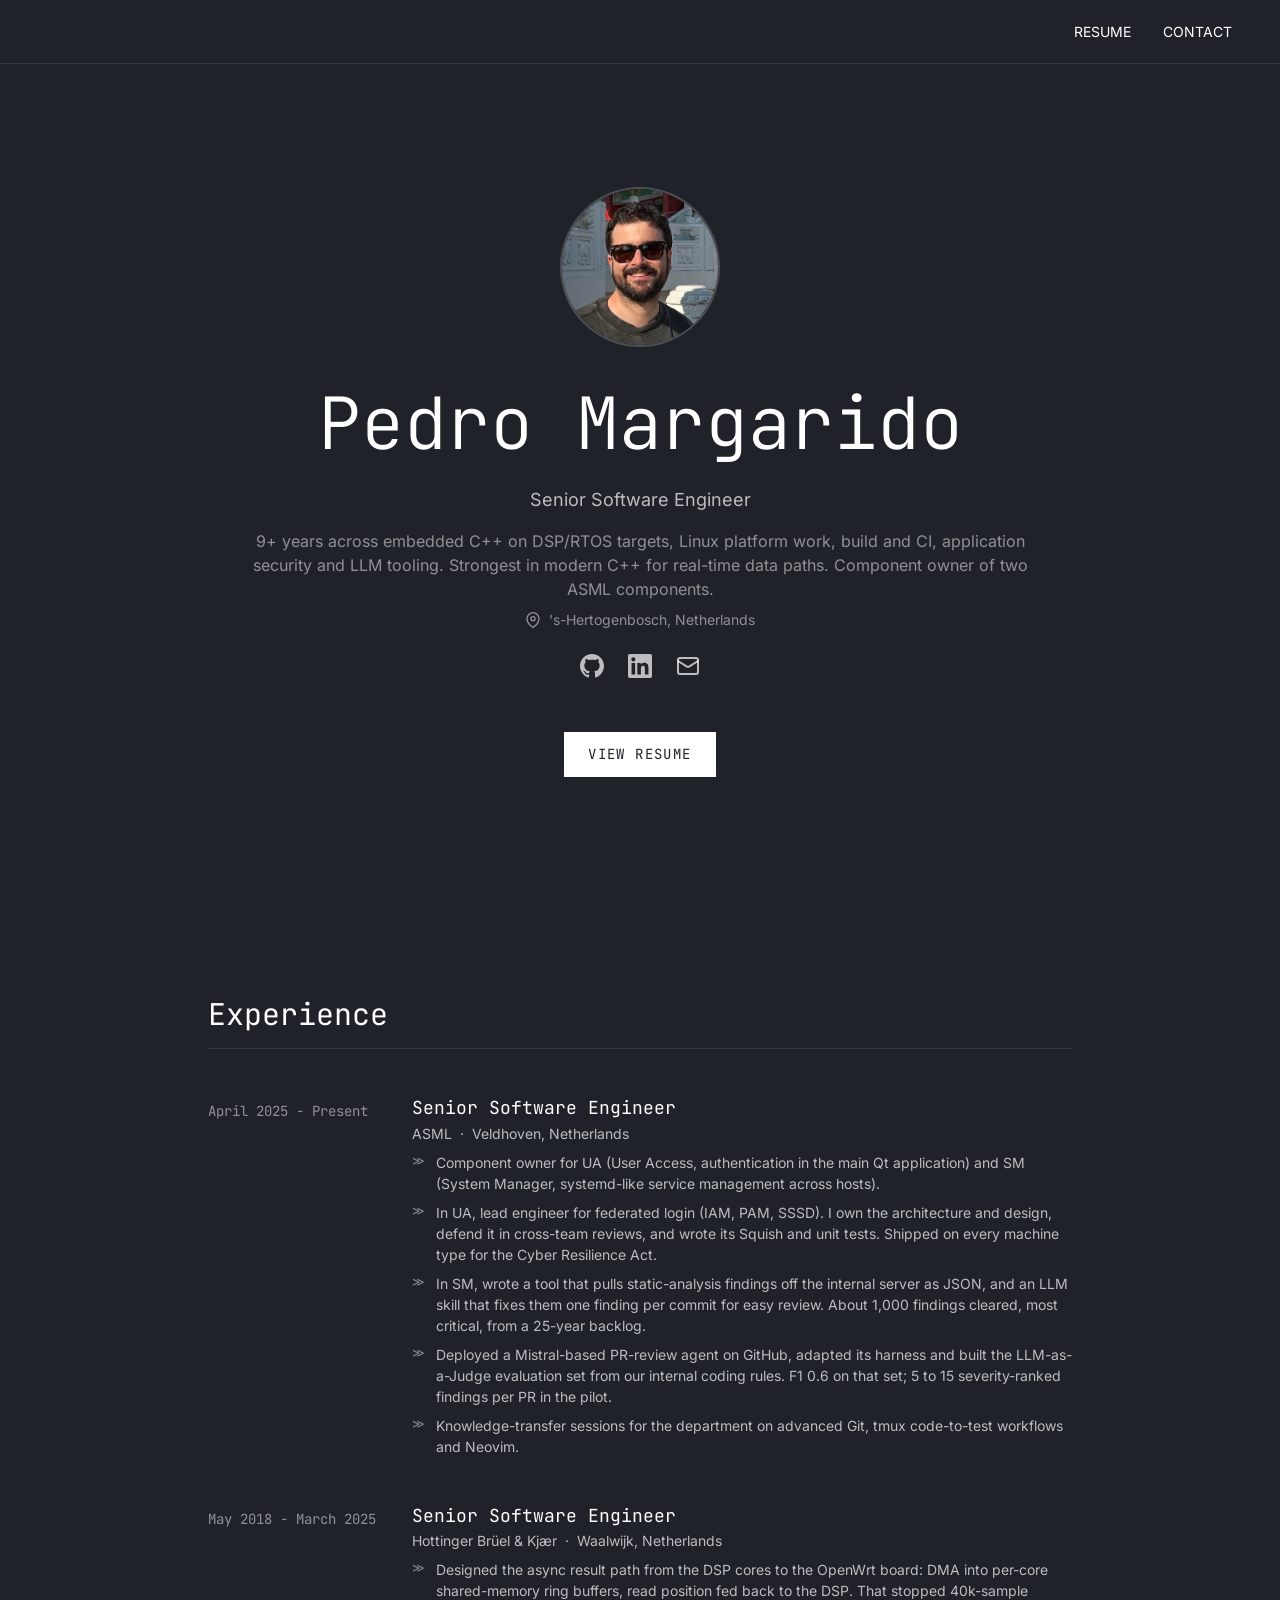
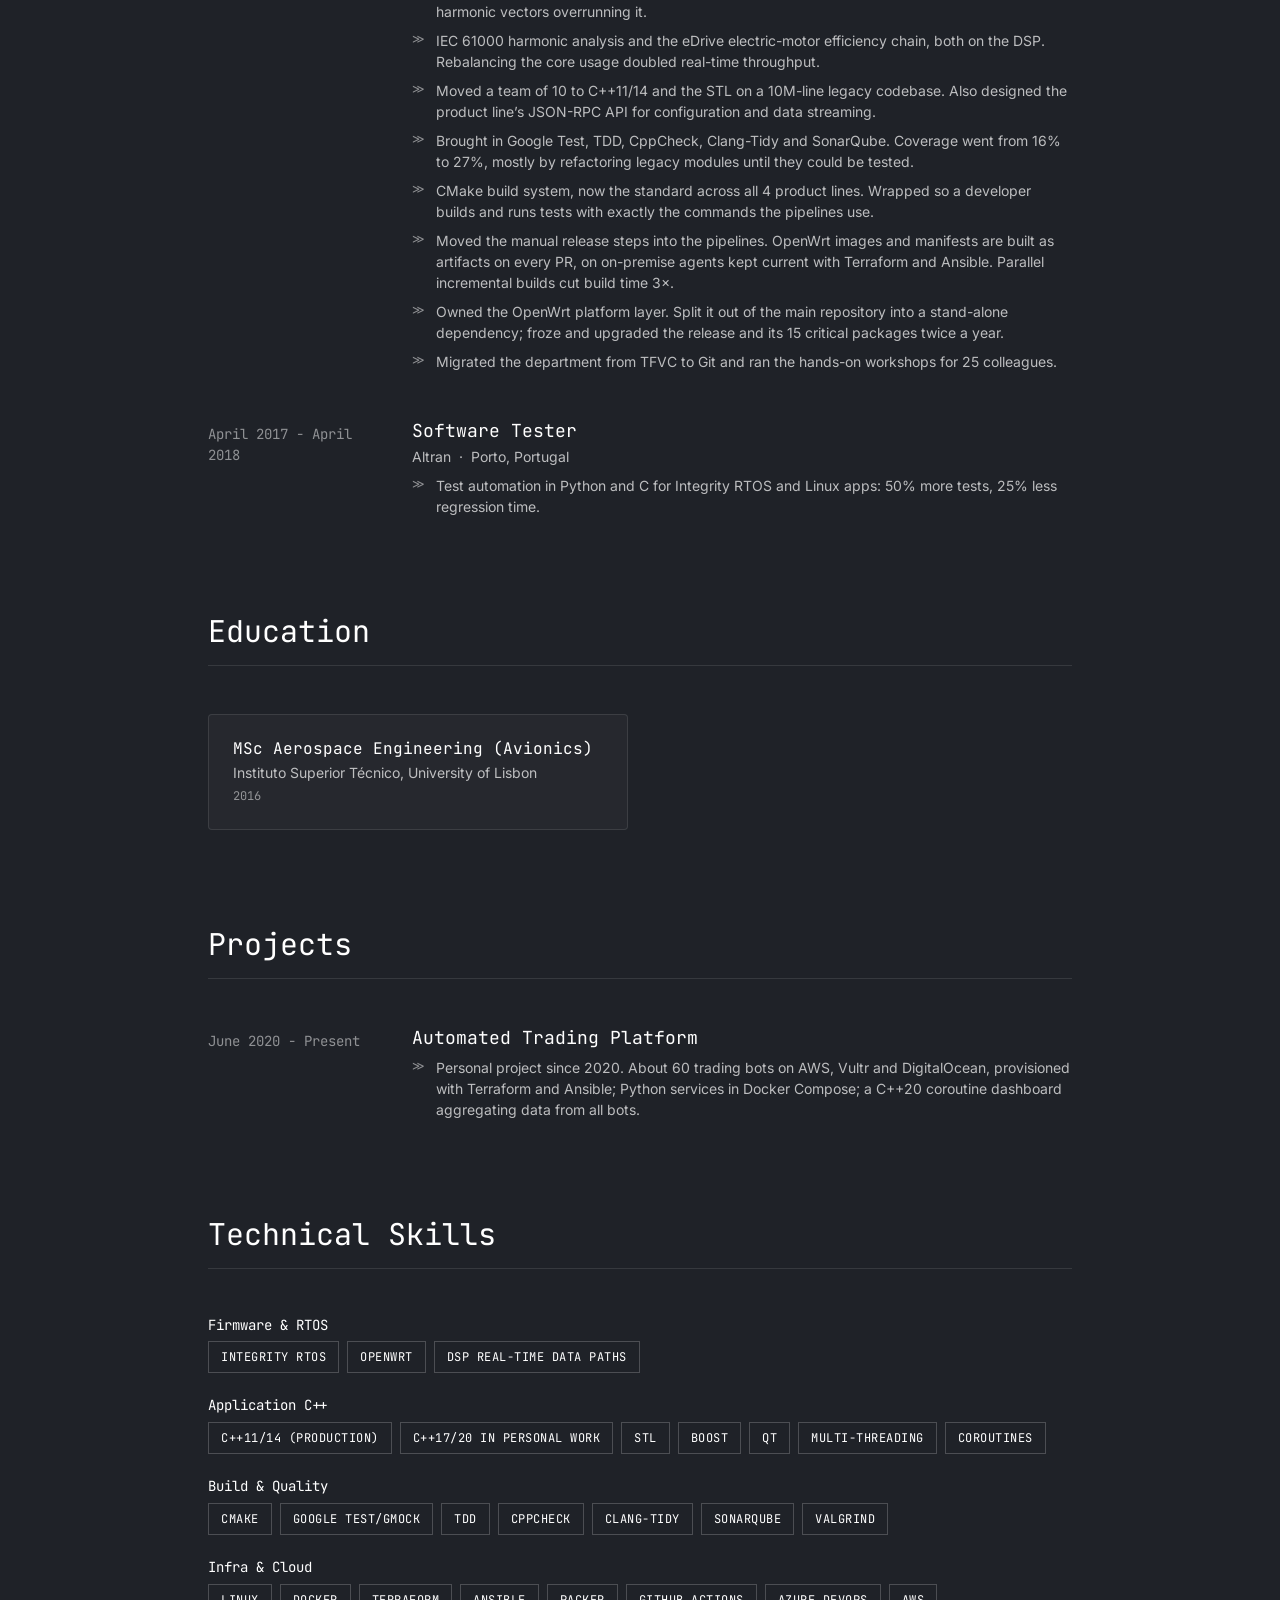
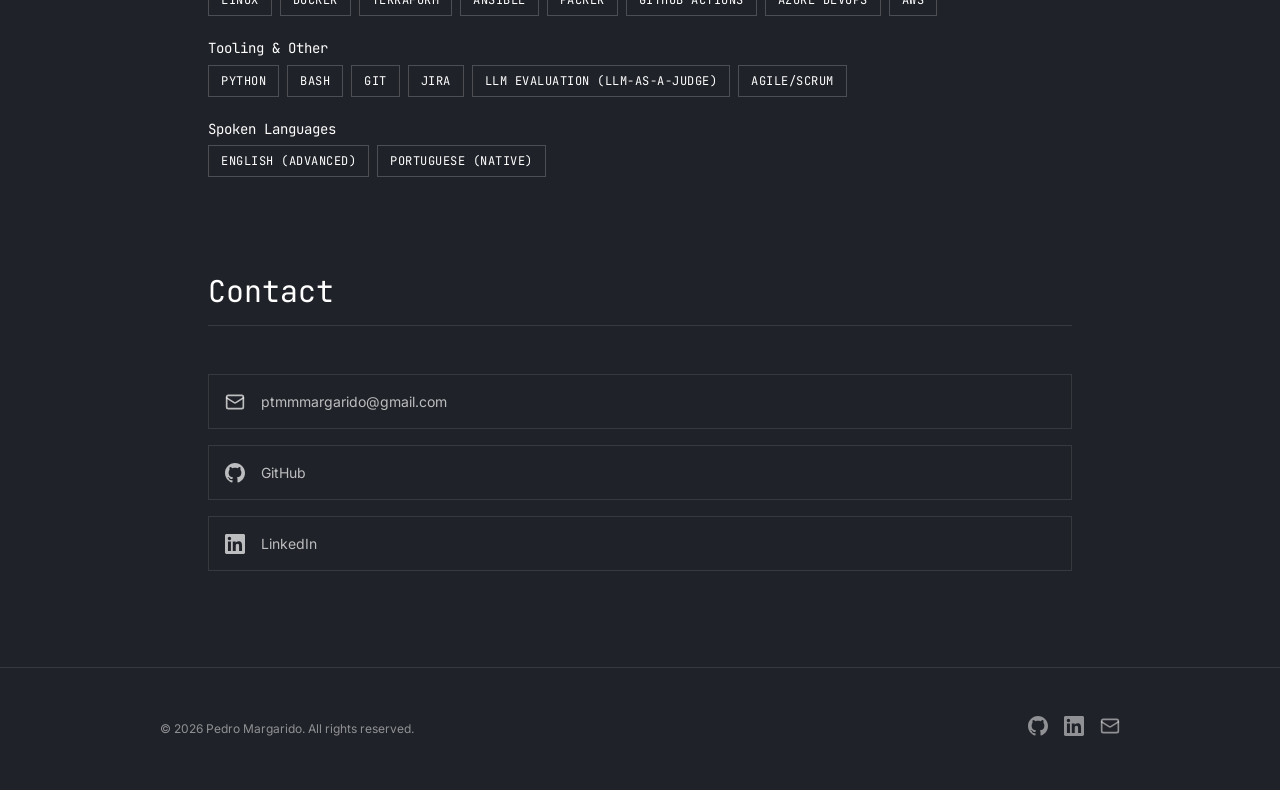
==== commit 95d7fe53: "deploy: 1a72f216e672f5d45213f4e7421cb5b99550f418" ====
--- a/index.html
+++ b/index.html
@@ -3,7 +3,7 @@
 <a href=/#contact class=nav-link>CONTACT</a></nav></header><main id=main><section class=hero><div class=hero-inner><img src=/photo.jpg alt="Pedro Margarido" class=hero-photo onerror='this.style.display="none",this.nextElementSibling.style.display="flex"'><div class=hero-photo-placeholder style=display:none><svg width="48" height="48" viewBox="0 0 24 24" fill="none" stroke="currentcolor" stroke-width="1.5" stroke-linecap="round" stroke-linejoin="round"><path d="M20 21v-2a4 4 0 00-4-4H8a4 4 0 00-4 4v2"/><circle cx="12" cy="7" r="4"/></svg></div><h1 class=hero-name>Pedro Margarido</h1><p class=hero-role>Senior Software Engineer</p><p class=hero-tagline>9+ years across embedded C++ on DSP/RTOS targets, Linux platform work, build and CI, application security and LLM tooling. Strongest in modern C++ for real-time data paths. Component owner of two ASML components.</p><p class=hero-location><svg width="16" height="16" viewBox="0 0 24 24" fill="none" stroke="currentcolor" stroke-width="2" stroke-linecap="round" stroke-linejoin="round"><path d="M21 10c0 7-9 13-9 13s-9-6-9-13a9 9 0 0118 0z"/><circle cx="12" cy="10" r="3"/></svg>
 <span>'s-Hertogenbosch, Netherlands</span></p><div class=hero-social><a href=https://github.com/PTMargarido class=social-link aria-label=GitHub target=_blank rel="noopener noreferrer"><svg width="24" height="24" viewBox="0 0 24 24" fill="currentcolor"><path d="M12 0C5.374.0.0 5.373.0 12c0 5.302 3.438 9.8 8.207 11.387.599.111.793-.261.793-.577v-2.234c-3.338.726-4.033-1.416-4.033-1.416-.546-1.387-1.333-1.756-1.333-1.756-1.089-.745.083-.729.083-.729 1.205.084 1.839 1.237 1.839 1.237 1.07 1.834 2.807 1.304 3.492.997.107-.775.418-1.305.762-1.604-2.665-.305-5.467-1.334-5.467-5.931.0-1.311.469-2.381 1.236-3.221-.124-.303-.535-1.524.117-3.176.0.0 1.008-.322 3.301 1.23.957-.266 1.983-.399 3.003-.404 1.02.005 2.047.138 3.006.404 2.291-1.552 3.297-1.23 3.297-1.23.653 1.653.242 2.874.118 3.176.77.84 1.235 1.911 1.235 3.221.0 4.609-2.807 5.624-5.479 5.921.43.372.823 1.102.823 2.222v3.293c0 .319.192.694.801.576C20.566 21.797 24 17.3 24 12c0-6.627-5.373-12-12-12z"/></svg>
 </a><a href=https://linkedin.com/in/pedro-margarido class=social-link aria-label=LinkedIn target=_blank rel="noopener noreferrer"><svg width="24" height="24" viewBox="0 0 24 24" fill="currentcolor"><path d="M20.447 20.452h-3.554v-5.569c0-1.328-.027-3.037-1.852-3.037-1.853.0-2.136 1.445-2.136 2.939v5.667H9.351V9h3.414v1.561h.046c.477-.9 1.637-1.85 3.37-1.85 3.601.0 4.267 2.37 4.267 5.455v6.286zM5.337 7.433c-1.144.0-2.063-.926-2.063-2.065.0-1.138.92-2.063 2.063-2.063 1.14.0 2.064.925 2.064 2.063.0 1.139-.925 2.065-2.064 2.065zm1.782 13.019H3.555V9h3.564v11.452zM22.225.0H1.771C.792.0.0.774.0 1.729v20.542C0 23.227.792 24 1.771 24h20.451C23.2 24 24 23.227 24 22.271V1.729C24 .774 23.2.0 22.222.0h.003z"/></svg>
-</a><a href=mailto:ptmmmargarido@gmail.com class=social-link aria-label=Email><svg width="24" height="24" viewBox="0 0 24 24" fill="none" stroke="currentcolor" stroke-width="2" stroke-linecap="round" stroke-linejoin="round"><rect x="2" y="4" width="20" height="16" rx="2"/><path d="m22 7-8.97 5.7a1.94 1.94.0 01-2.06.0L2 7"/></svg></a></div><a href=#resume class=btn-primary>View Resume</a></div></section><section id=resume class=resume-section><div class=section-block><h2 class=section-heading>Experience</h2><div class=timeline><div class=timeline-entry><div class=timeline-period>April 2025 - Present</div><div class=timeline-content><h3 class=timeline-title>Senior Software Engineer</h3><p class=timeline-meta>ASML<span class=meta-separator>&#183;</span>Veldhoven, Netherlands</p><ul class=timeline-highlights><li>Component owner for UA (User Access, authentication in the main Qt application) and SM (System Manager, systemd-like service management across hosts).</li><li>In UA, lead engineer for federated login (IAM, PAM, SSSD). I own the architecture and design, defend it in cross-team reviews, and wrote its Squish and unit tests. Shipped on every machine type for the Cyber Resilience Act.</li><li>Wrote a tool that pulls static-analysis findings off the internal server as JSON, and an LLM skill that fixes them one finding per commit so reviewers can follow. About 1,000 findings cleared, most critical, from a 25-year backlog.</li><li>Deployed a Mistral-based PR-review agent on GitHub, adapted its harness and built the LLM-as-a-Judge evaluation set from our internal coding rules. F1 0.6 on that set; 5 to 15 severity-ranked findings per PR in the pilot.</li><li>Knowledge-transfer sessions for the department on advanced Git, tmux code-to-test workflows and Neovim.</li></ul></div></div><div class=timeline-entry><div class=timeline-period>May 2018 - March 2025</div><div class=timeline-content><h3 class=timeline-title>Senior Software Engineer</h3><p class=timeline-meta>Hottinger Brüel & Kjær<span class=meta-separator>&#183;</span>Waalwijk, Netherlands</p><ul class=timeline-highlights><li>Designed the async result path from the DSP cores to the OpenWrt board: DMA into per-core shared-memory ring buffers, read position fed back to the DSP. That stopped 40k-sample harmonic vectors overrunning it.</li><li>IEC 61000 harmonic analysis and the eDrive electric-motor efficiency chain, both on the DSP. Rebalancing the core usage doubled real-time throughput.</li><li>Moved a team of 10 to C++11/14 and the STL on a 10M-line legacy codebase. Also designed the product line&rsquo;s JSON-RPC API for configuration and data streaming.</li><li>Brought in Google Test, TDD, CppCheck, Clang-Tidy and SonarQube. Coverage went from 16% to 27%, mostly by refactoring legacy modules until they could be tested.</li><li>CMake build system, now the standard across all 4 product lines. Wrapped so a developer builds and runs tests with exactly the commands the pipelines use.</li><li>Moved the manual release steps into the pipelines. OpenWrt images and manifests are built as artifacts on every PR, on on-premise agents kept current with Terraform and Ansible. Parallel incremental builds cut build time 3×.</li><li>Owned the OpenWrt platform layer. Split it out of the main repository into a stand-alone dependency; froze and upgraded the release and its 15 critical packages twice a year.</li><li>Migrated the department from TFVC to Git and ran the hands-on workshops for 25 colleagues.</li></ul></div></div><div class=timeline-entry><div class=timeline-period>April 2017 - April 2018</div><div class=timeline-content><h3 class=timeline-title>Software Tester</h3><p class=timeline-meta>Altran<span class=meta-separator>&#183;</span>Porto, Portugal</p><ul class=timeline-highlights><li>Test automation in Python and C for Integrity RTOS and Linux apps: 50% more tests, 25% less regression time.</li></ul></div></div></div></div><div class=section-block><h2 class=section-heading>Education</h2><div class=education-grid><div class=education-card><h3 class=education-degree>MSc Aerospace Engineering (Avionics)</h3><p class=education-school>Instituto Superior Técnico, University of Lisbon</p><p class=education-year>2016</p></div></div></div><div class=section-block><h2 class=section-heading>Projects</h2><div class=timeline><div class=project-entry><div class=timeline-period>June 2020 - Present</div><div class=timeline-content><h3 class=timeline-title>Automated Trading Platform</h3><ul class=timeline-highlights><li>Personal project since 2020. About 60 trading bots on AWS, Vultr and DigitalOcean, provisioned with Terraform and Ansible; Python services in Docker Compose; a C++20 coroutine dashboard aggregating data from all bots.</li></ul></div></div></div></div><div class=section-block><h2 class=section-heading>Technical Skills</h2><div class=skills-groups><div class=skill-group><h3 class=skill-category-heading>Firmware & RTOS</h3><div class=skill-category-tags><span class=skill-tag>Integrity RTOS</span>
+</a><a href=mailto:ptmmmargarido@gmail.com class=social-link aria-label=Email><svg width="24" height="24" viewBox="0 0 24 24" fill="none" stroke="currentcolor" stroke-width="2" stroke-linecap="round" stroke-linejoin="round"><rect x="2" y="4" width="20" height="16" rx="2"/><path d="m22 7-8.97 5.7a1.94 1.94.0 01-2.06.0L2 7"/></svg></a></div><a href=#resume class=btn-primary>View Resume</a></div></section><section id=resume class=resume-section><div class=section-block><h2 class=section-heading>Experience</h2><div class=timeline><div class=timeline-entry><div class=timeline-period>April 2025 - Present</div><div class=timeline-content><h3 class=timeline-title>Senior Software Engineer</h3><p class=timeline-meta>ASML<span class=meta-separator>&#183;</span>Veldhoven, Netherlands</p><ul class=timeline-highlights><li>Component owner for UA (User Access, authentication in the main Qt application) and SM (System Manager, systemd-like service management across hosts).</li><li>In UA, lead engineer for federated login (IAM, PAM, SSSD). I own the architecture and design, defend it in cross-team reviews, and wrote its Squish and unit tests. Shipped on every machine type for the Cyber Resilience Act.</li><li>In SM, wrote a tool that pulls static-analysis findings off the internal server as JSON, and an LLM skill that fixes them one finding per commit for easy review. About 1,000 findings cleared, most critical, from a 25-year backlog.</li><li>Deployed a Mistral-based PR-review agent on GitHub, adapted its harness and built the LLM-as-a-Judge evaluation set from our internal coding rules. F1 0.6 on that set; 5 to 15 severity-ranked findings per PR in the pilot.</li><li>Knowledge-transfer sessions for the department on advanced Git, tmux code-to-test workflows and Neovim.</li></ul></div></div><div class=timeline-entry><div class=timeline-period>May 2018 - March 2025</div><div class=timeline-content><h3 class=timeline-title>Senior Software Engineer</h3><p class=timeline-meta>Hottinger Brüel & Kjær<span class=meta-separator>&#183;</span>Waalwijk, Netherlands</p><ul class=timeline-highlights><li>Designed the async result path from the DSP cores to the OpenWrt board: DMA into per-core shared-memory ring buffers, read position fed back to the DSP. That stopped 40k-sample harmonic vectors overrunning it.</li><li>IEC 61000 harmonic analysis and the eDrive electric-motor efficiency chain, both on the DSP. Rebalancing the core usage doubled real-time throughput.</li><li>Moved a team of 10 to C++11/14 and the STL on a 10M-line legacy codebase. Also designed the product line&rsquo;s JSON-RPC API for configuration and data streaming.</li><li>Brought in Google Test, TDD, CppCheck, Clang-Tidy and SonarQube. Coverage went from 16% to 27%, mostly by refactoring legacy modules until they could be tested.</li><li>CMake build system, now the standard across all 4 product lines. Wrapped so a developer builds and runs tests with exactly the commands the pipelines use.</li><li>Moved the manual release steps into the pipelines. OpenWrt images and manifests are built as artifacts on every PR, on on-premise agents kept current with Terraform and Ansible. Parallel incremental builds cut build time 3×.</li><li>Owned the OpenWrt platform layer. Split it out of the main repository into a stand-alone dependency; froze and upgraded the release and its 15 critical packages twice a year.</li><li>Migrated the department from TFVC to Git and ran the hands-on workshops for 25 colleagues.</li></ul></div></div><div class=timeline-entry><div class=timeline-period>April 2017 - April 2018</div><div class=timeline-content><h3 class=timeline-title>Software Tester</h3><p class=timeline-meta>Altran<span class=meta-separator>&#183;</span>Porto, Portugal</p><ul class=timeline-highlights><li>Test automation in Python and C for Integrity RTOS and Linux apps: 50% more tests, 25% less regression time.</li></ul></div></div></div></div><div class=section-block><h2 class=section-heading>Education</h2><div class=education-grid><div class=education-card><h3 class=education-degree>MSc Aerospace Engineering (Avionics)</h3><p class=education-school>Instituto Superior Técnico, University of Lisbon</p><p class=education-year>2016</p></div></div></div><div class=section-block><h2 class=section-heading>Projects</h2><div class=timeline><div class=project-entry><div class=timeline-period>June 2020 - Present</div><div class=timeline-content><h3 class=timeline-title>Automated Trading Platform</h3><ul class=timeline-highlights><li>Personal project since 2020. About 60 trading bots on AWS, Vultr and DigitalOcean, provisioned with Terraform and Ansible; Python services in Docker Compose; a C++20 coroutine dashboard aggregating data from all bots.</li></ul></div></div></div></div><div class=section-block><h2 class=section-heading>Technical Skills</h2><div class=skills-groups><div class=skill-group><h3 class=skill-category-heading>Firmware & RTOS</h3><div class=skill-category-tags><span class=skill-tag>Integrity RTOS</span>
 <span class=skill-tag>OpenWrt</span>
 <span class=skill-tag>DSP real-time data paths</span></div></div><div class=skill-group><h3 class=skill-category-heading>Application C++</h3><div class=skill-category-tags><span class=skill-tag>C++11/14 (production)</span>
 <span class=skill-tag>C++17/20 in personal work</span>
